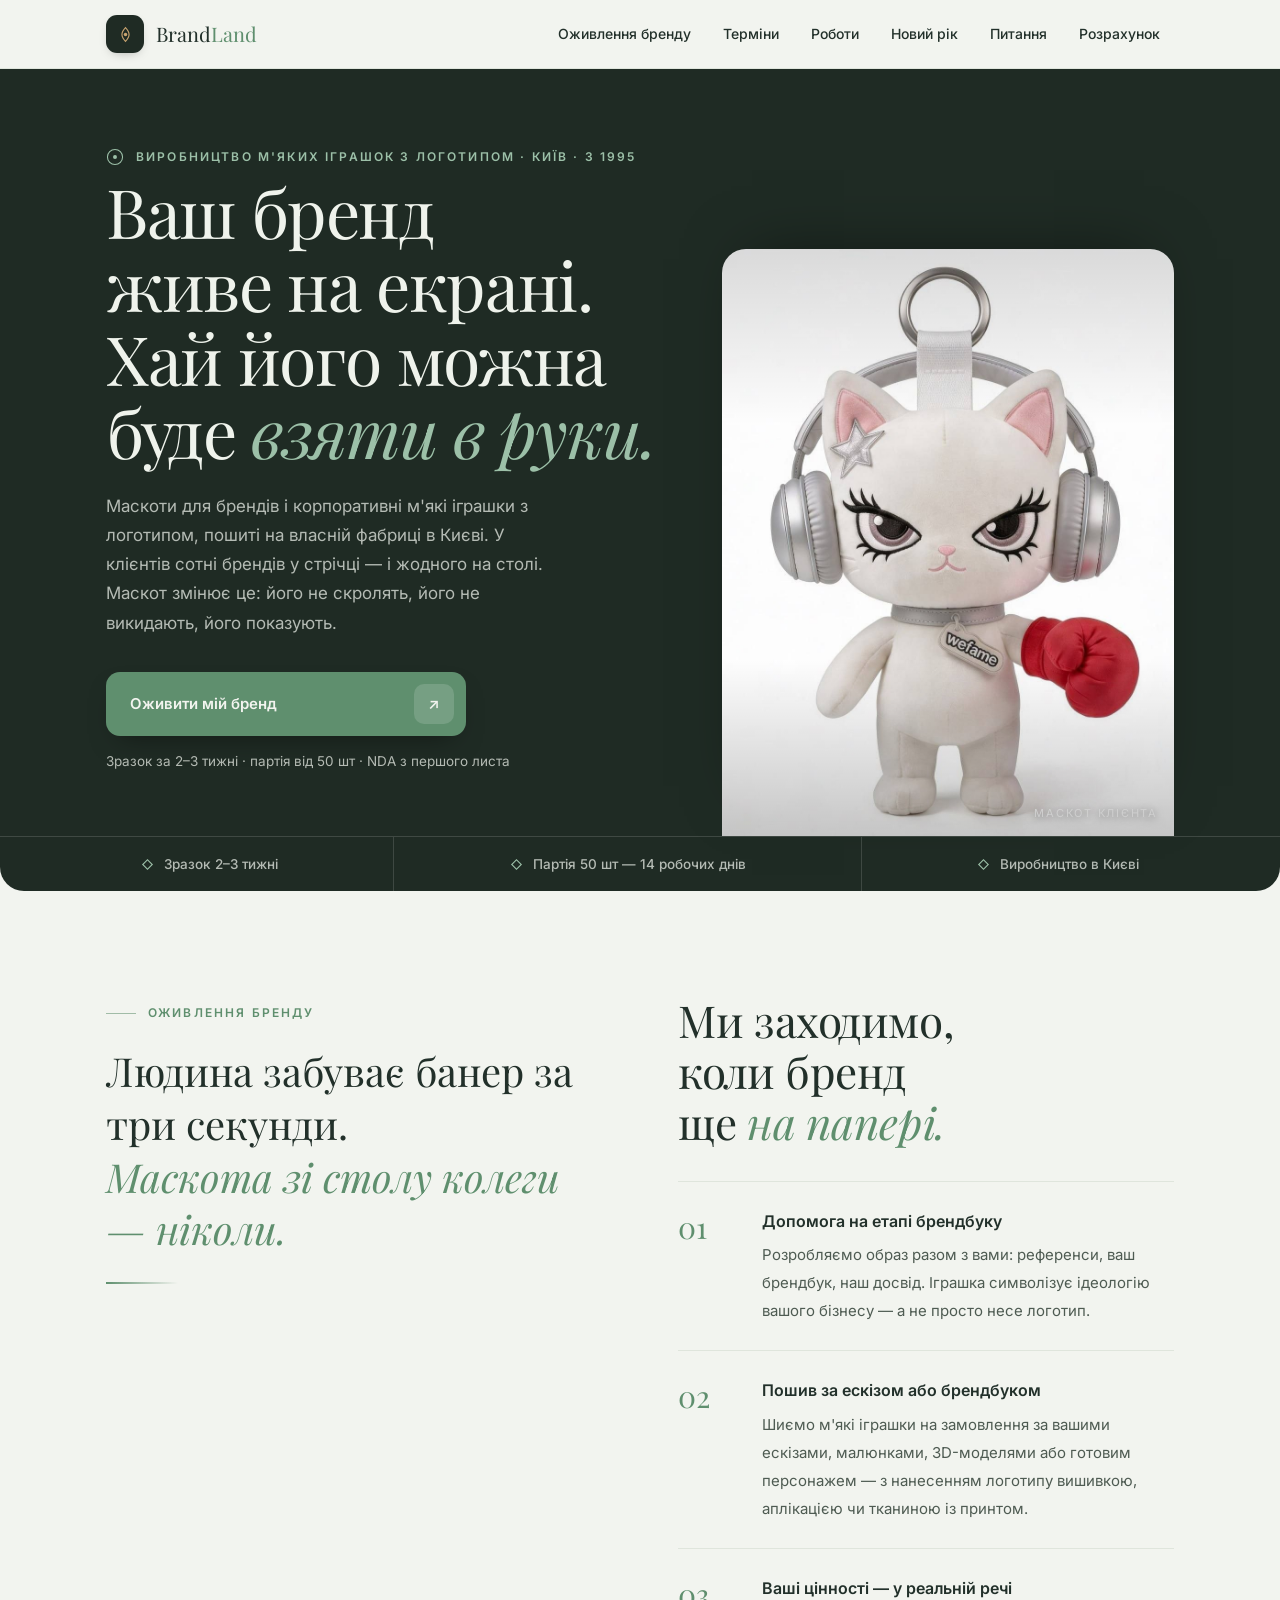
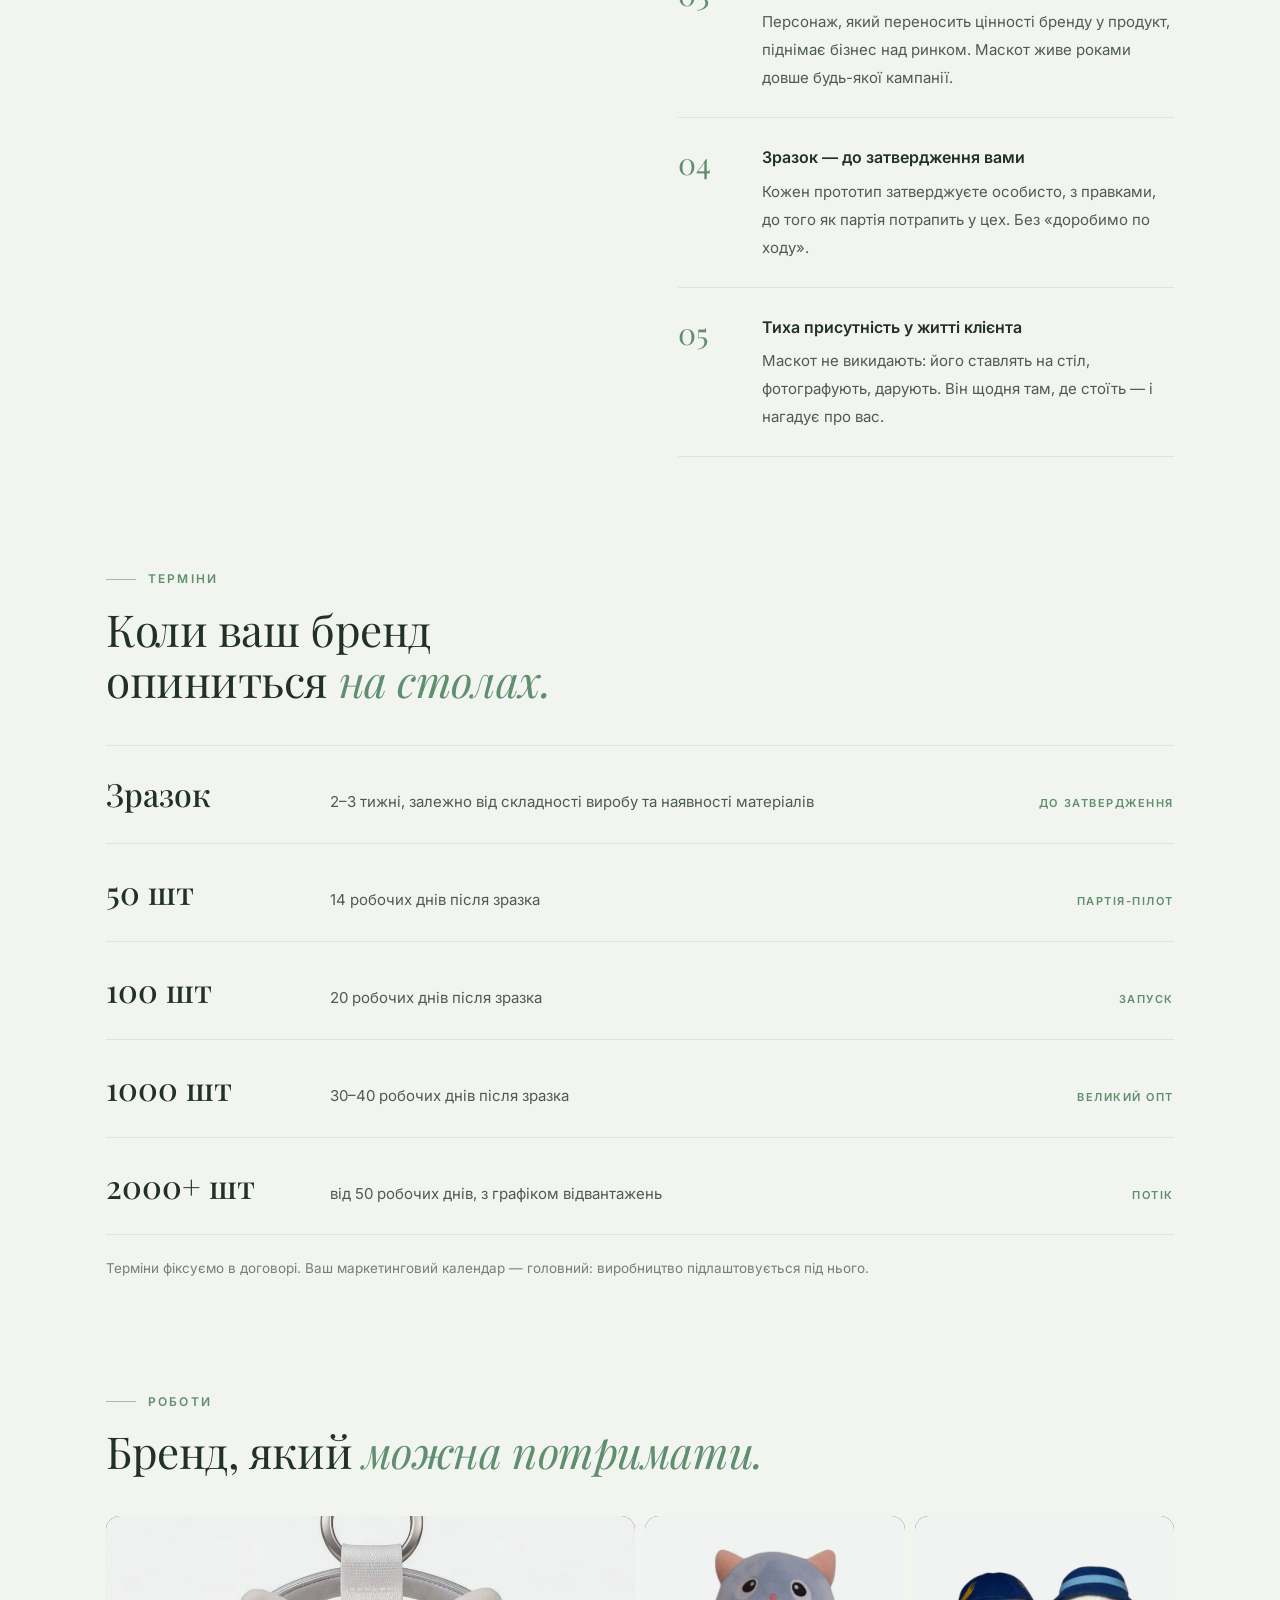
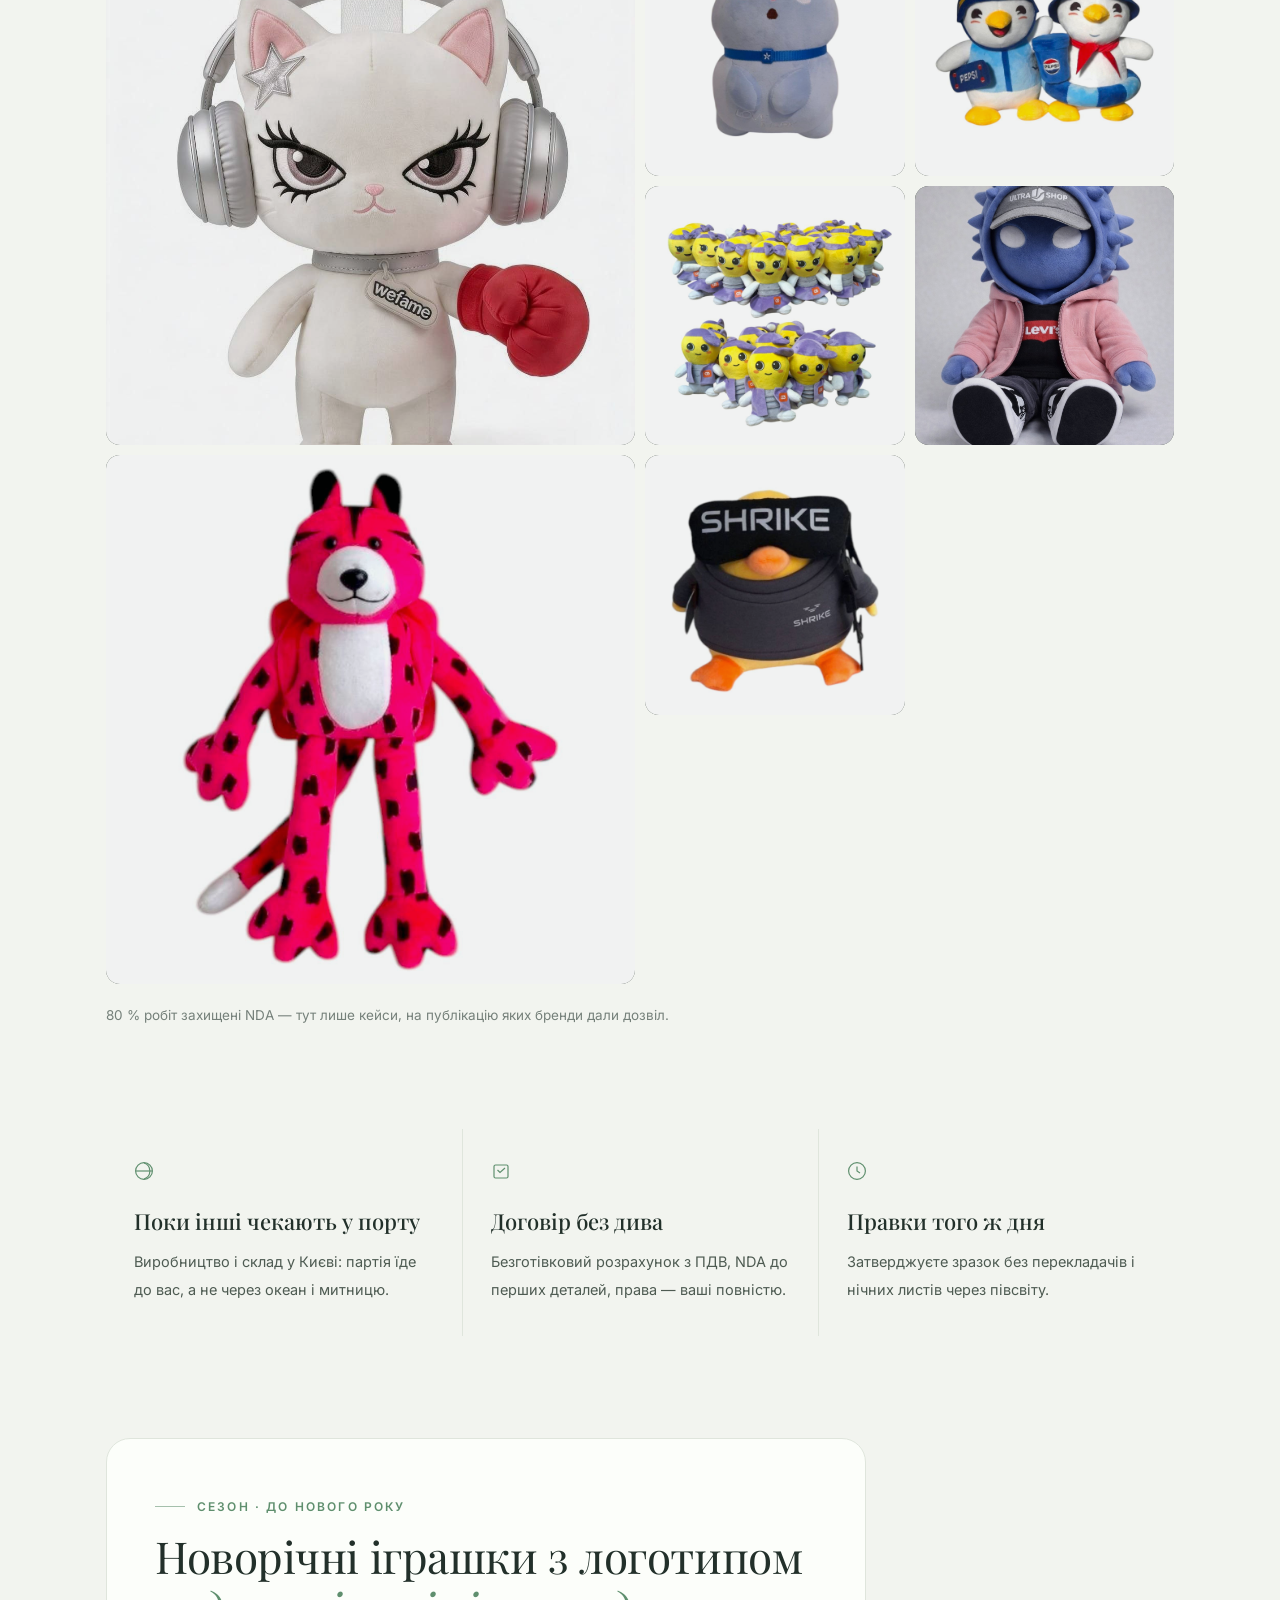
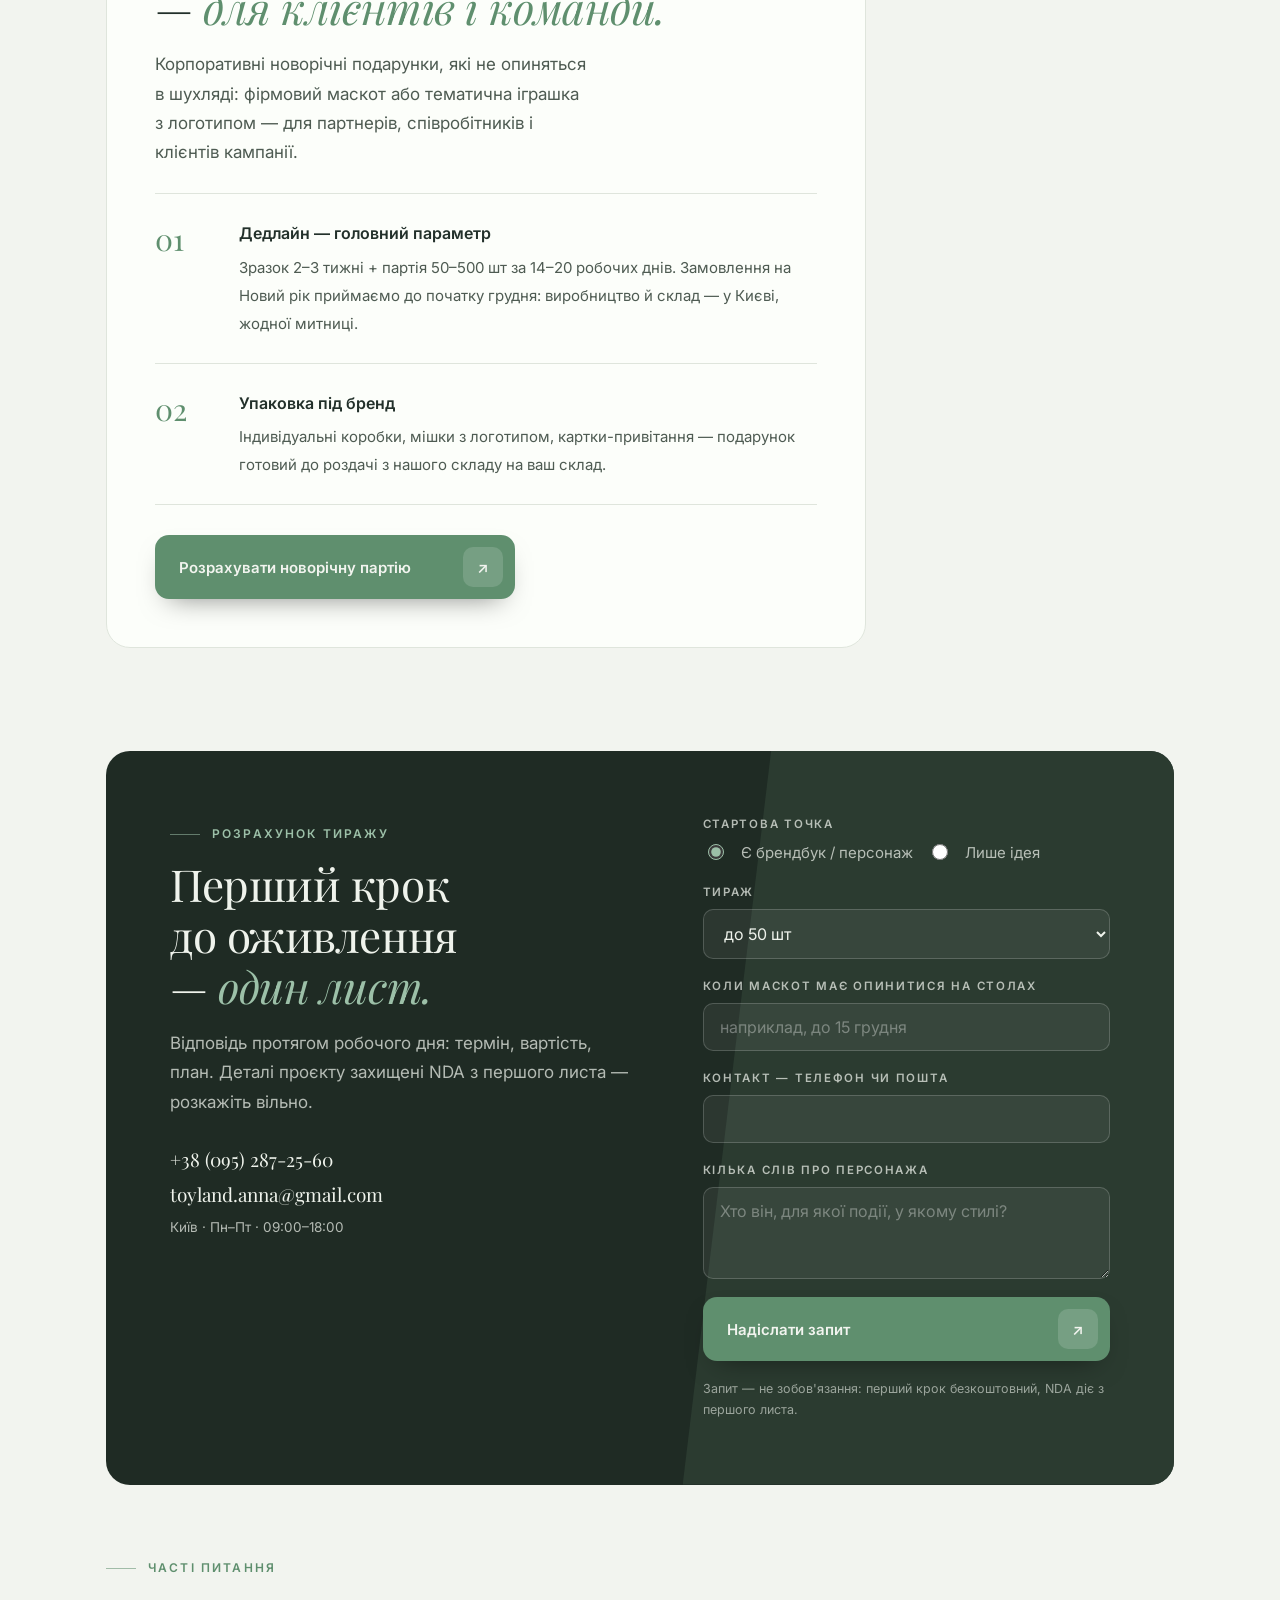
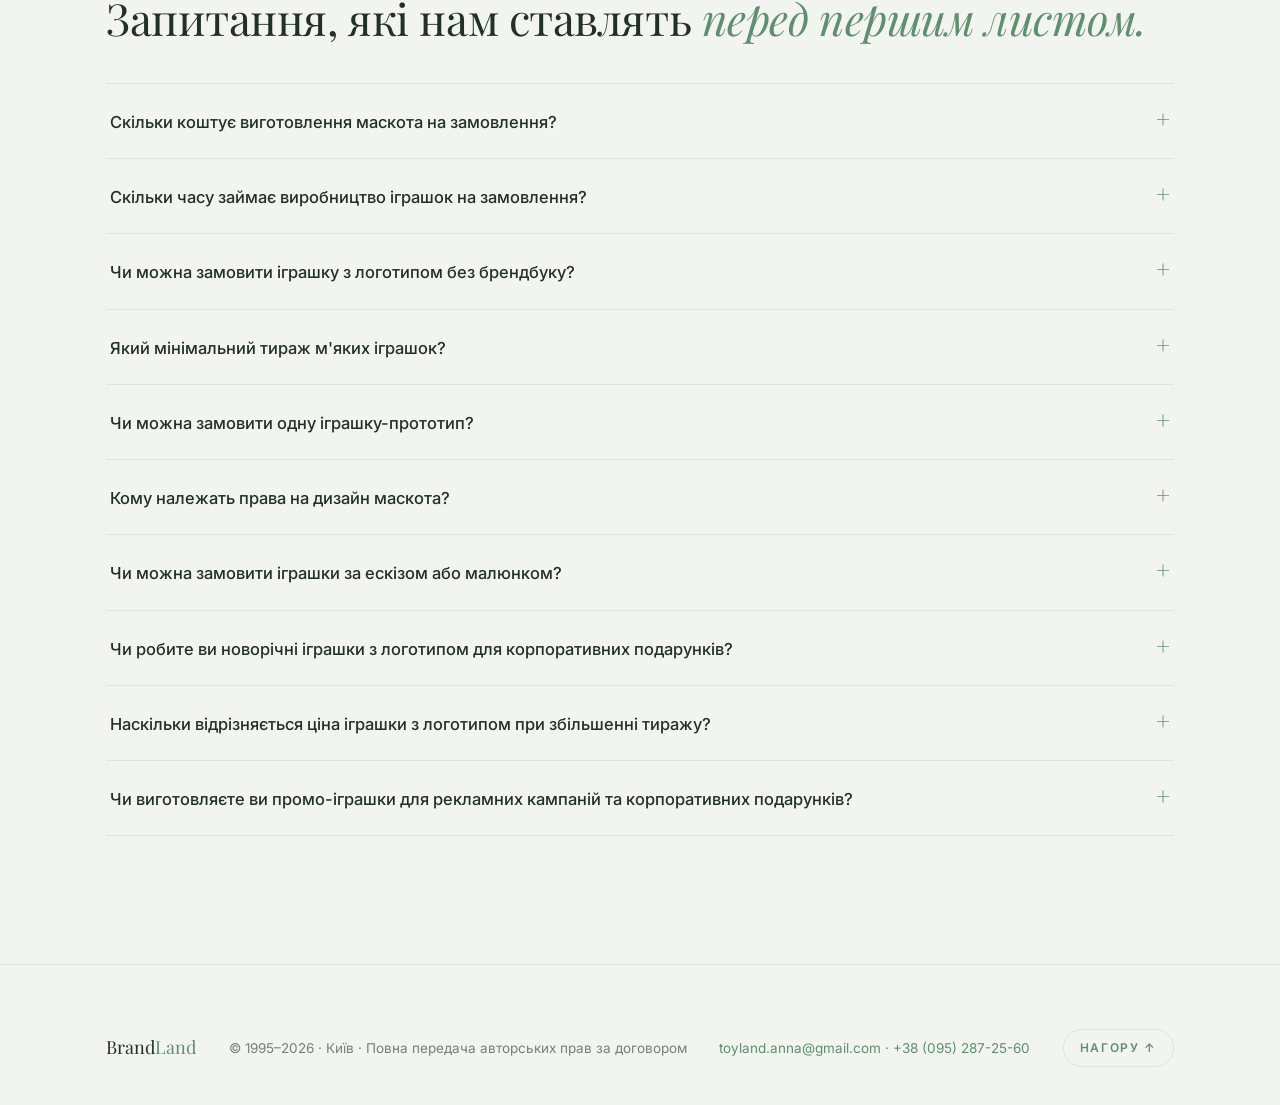
==== public/index.html @ 5b115bc2 "SEO: keyword coverage per research — 'іграшки з логотипом' in title/eyebrow/lead, seasonal New Year " ====
<!DOCTYPE html>
<html lang="uk" data-theme="forest">
<head>
<meta charset="UTF-8">
<meta name="viewport" content="width=device-width, initial-scale=1.0">
<title>М'які іграшки з логотипом на замовлення · Виробництво маскотів для брендів — BrandLand, Київ</title>
<meta name="description" content="Виробництво м'яких іграшок з логотипом на замовлення в Україні від 50 шт: маскоти для брендів, корпоративні подарунки, новорічні іграшки з логотипом. Фабрика в Києві з 1995: зразок за 2–3 тижні, партія 50 шт за 14 днів. Пошив за ескізом або брендбуком, NDA, ПДВ.">
<meta name="keywords" content="виробництво м'яких іграшок на замовлення, іграшки з логотипом на замовлення, корпоративний маскот, плюшевий маскот, талісман компанії, іграшка з логотипом оптом, м'які іграшки з брендуванням, виробництво іграшок Україна, іграшки на замовлення Київ, промо іграшки, маскот бренду, корпоративні подарунки іграшки, плюшеві іграшки з логотипом, шити іграшки на замовлення, маскот для компанії">
<meta name="robots" content="index, follow, max-image-preview:large">
<meta name="author" content="BrandLand">
<meta name="geo.region" content="UA-30">
<meta name="geo.placename" content="Київ">
<link rel="canonical" href="https://brandland.com.ua/">
<meta property="og:type" content="website">
<meta property="og:site_name" content="BrandLand">
<meta property="og:locale" content="uk_UA">
<meta property="og:url" content="https://brandland.com.ua/">
<meta property="og:title" content="Маскот для вашого бренду — виробництво м'яких іграшок на замовлення, Київ">
<meta property="og:description" content="Ваш бренд можна взяти в руки. Зразок за 2–3 тижні, партія від 50 шт за 14 робочих днів. Виробництво в Києві з 1995 року.">
<meta property="og:image" content="https://brandland.com.ua/images/wefamecat.jpg">
<meta name="twitter:card" content="summary_large_image">
<meta name="twitter:title" content="BrandLand — маскоти та м'які іграшки на замовлення">
<meta name="twitter:description" content="Виробництво в Києві з 1995: зразок 2–3 тижні, партія 50 шт — 14 днів.">
<meta name="twitter:image" content="https://brandland.com.ua/images/wefamecat.jpg">
<meta name="theme-color" content="#1F2B24">
<link rel="preconnect" href="https://fonts.googleapis.com">
<link rel="preconnect" href="https://fonts.gstatic.com" crossorigin>
<link href="https://fonts.googleapis.com/css2?family=Playfair+Display:ital,wght@0,400;0,500;0,600;1,400;1,500&family=Inter:wght@400;500;600&display=swap" rel="stylesheet">
<style>
/* ═══════════ ПАЛІТРА: Ліс (forest) — основна ═══════════ */
:root{
  --serif:'Playfair Display',Georgia,'Times New Roman',serif;
  --sans:'Inter',system-ui,-apple-system,'Segoe UI',sans-serif;
  --maxw:1180px;
  --gutter:clamp(18px,4.5vw,56px);
  --r-lg:24px;
  --r-md:14px;
  --ease:cubic-bezier(.2,.7,.2,1);
}
/* 2. FOREST */
html[data-theme="forest"]{
  --page:#F2F4EF;
  --panel:#1F2B24;
  --panel-2:#2B3B30;
  --on-panel:#EFF3EC;
  --on-panel-dim:rgba(239,243,236,.72);
  --ink:#22302A;
  --body:#4E5B52;
  --muted:#75807A;
  --accent:#5F8F6E;
  --accent-ink:#F2F4EF;
  --gold:#9CC0A8;
  --card:#FCFEFA;
  --hairline:#DFE5DC;
  --tint:rgba(95,143,110,.1);
}

*{box-sizing:border-box}
html{scroll-behavior:smooth;-webkit-text-size-adjust:100%}
body{margin:0;background:var(--page);color:var(--body);font-family:var(--sans);font-size:17px;line-height:1.65;-webkit-font-smoothing:antialiased;overflow-x:hidden;transition:background .45s ease,color .45s ease}
img{max-width:100%;height:auto;display:block}
a{color:inherit}
figure{margin:0}
h1,h2,h3{font-family:var(--serif);font-weight:400;color:var(--ink);margin:0;text-wrap:balance;transition:color .45s ease}
p{margin:0;text-wrap:pretty}
::selection{background:var(--accent);color:var(--accent-ink)}
:focus-visible{outline:2px solid var(--accent);outline-offset:3px;border-radius:4px}
.wrap{max-width:var(--maxw);margin:0 auto;padding:0 var(--gutter)}
.eyebrow{display:inline-flex;align-items:center;gap:12px;font-family:var(--sans);font-size:12px;font-weight:600;text-transform:uppercase;letter-spacing:.18em;color:var(--accent);margin:0;transition:color .45s ease}
.eyebrow::before{content:"";width:30px;height:1px;background:currentColor;opacity:.55}
.h1{font-size:clamp(42px,5.6vw,68px);line-height:1.08;letter-spacing:-.02em}
.h2{font-size:clamp(30px,3.8vw,44px);line-height:1.16;letter-spacing:-.01em}
em.acc{font-style:italic;color:var(--accent);transition:color .45s ease}
.lead{font-size:17px;line-height:1.72;max-width:46ch}
.micro{font-size:13.5px;color:var(--muted);margin:0}
.skip{position:absolute;left:-9999px;top:0;z-index:300;background:var(--card);border-radius:8px;padding:14px 24px;font-size:16px;color:var(--ink);text-decoration:none}
.skip:focus{left:16px;top:16px}

/* ══ ХЕДЕР: тонка лінія, без blur ══ */
.hdr{position:sticky;top:0;z-index:100;background:var(--page);border-bottom:1px solid var(--hairline);transition:background .45s ease,border-color .45s ease}
.hdr__in{display:flex;align-items:center;justify-content:space-between;gap:24px;min-height:68px}
.brand{display:flex;align-items:center;gap:12px;text-decoration:none}
.brand__mark{width:38px;height:38px;border-radius:11px;display:grid;place-items:center;background:var(--panel);box-shadow:0 4px 12px -6px rgba(0,0,0,.4);transition:background .45s ease}
.brand__mark svg{width:19px;height:19px}
.brand__name{font-family:var(--serif);font-size:20px;color:var(--ink);line-height:1.1;white-space:nowrap;transition:color .45s ease}
.brand__name i{font-style:normal;color:var(--accent)}
.nav{display:flex;align-items:center;gap:4px}
.nav a{font-size:14px;font-weight:500;color:var(--ink);text-decoration:none;padding:8px 14px;border-radius:8px;transition:background .2s ease,color .2s ease}
.nav a:hover{background:var(--tint);color:var(--accent)}
.burger{display:none;background:var(--card);border:1px solid var(--hairline);border-radius:10px;width:44px;height:44px;padding:0;cursor:pointer;place-items:center}
.burger span{display:block;width:19px;height:1.5px;background:var(--ink);margin:4px auto;transition:transform .25s ease,opacity .2s ease}
.burger[aria-expanded="true"] span:nth-child(1){transform:translateY(5.5px) rotate(45deg)}
.burger[aria-expanded="true"] span:nth-child(2){opacity:0}
.burger[aria-expanded="true"] span:nth-child(3){transform:translateY(-5.5px) rotate(-45deg)}

/* ══ КНОПКИ: прямокутні, без пігулок ══ */
.btn{display:inline-flex;align-items:center;justify-content:space-between;gap:24px;background:var(--accent);color:var(--accent-ink);border:none;border-radius:var(--r-md);font-family:var(--sans);font-size:15px;font-weight:600;line-height:1.3;padding:12px 12px 12px 24px;min-height:56px;text-decoration:none;cursor:pointer;width:100%;max-width:360px;box-shadow:0 12px 28px -14px rgba(0,0,0,.5);transition:transform .25s var(--ease),box-shadow .25s ease,background .45s ease}
.btn:hover{transform:translateY(-2px);box-shadow:0 18px 36px -16px rgba(0,0,0,.55)}
.btn:active{transform:translateY(0)}
.btn .arrow{flex:0 0 40px;height:40px;border-radius:10px;display:grid;place-items:center;background:rgba(0,0,0,.08);font-size:15px;transition:transform .3s var(--ease)}
.btn .arrow{background:rgba(255,255,255,.14)}
.btn:hover .arrow{transform:rotate(45deg)}
.btn--ghost{background:transparent;color:var(--on-panel);border:1px solid rgba(255,255,255,.25);box-shadow:none}
.btn--ghost .arrow{background:rgba(255,255,255,.1)}

/* ══ СЕКЦІЇ ══ */
.sec{padding:clamp(64px,8vw,120px) 0;position:relative;scroll-margin-top:72px}

/* ══ HERO: вертикальна арка з фото всередині ══ */
.hero{background:var(--panel);color:var(--on-panel);border-radius:0 0 var(--r-lg) var(--r-lg);padding:clamp(48px,6vw,84px) 0 0;overflow:hidden;transition:background .45s ease}
.hero__grid{display:grid;grid-template-columns:minmax(0,1.1fr) minmax(0,.9fr);gap:clamp(32px,5vw,72px);align-items:end}
.hero__txt{padding-bottom:clamp(40px,5vw,72px)}
.hero h1{color:var(--on-panel)}
.hero h1 .acc{color:var(--gold)}
.hero .eyebrow{color:var(--gold)}
.hero .eyebrow::before{display:none}
.hero .lead{color:var(--on-panel-dim);margin:24px 0 34px;max-width:42ch}
.hero .micro{color:var(--on-panel-dim)}
.hero__arc{position:relative;border-radius:var(--r-lg) var(--r-lg) 0 0;overflow:hidden;aspect-ratio:4/5.2;box-shadow:0 -20px 60px -30px rgba(0,0,0,.5)}
.hero__arc img{width:100%;height:100%;object-fit:cover;object-position:70% 25%}
.hero__arc::after{content:"";position:absolute;inset:0;background:linear-gradient(180deg,rgba(0,0,0,.14) 0%,transparent 30%,transparent 70%,rgba(0,0,0,.22) 100%)}
.hero__cap{position:absolute;bottom:14px;right:16px;font-size:11px;letter-spacing:.16em;text-transform:uppercase;color:#fff;text-shadow:0 1px 8px rgba(0,0,0,.6)}
.trust{display:flex;flex-wrap:wrap;gap:0;list-style:none;border-top:1px solid rgba(255,255,255,.14);margin:0;padding:0 clamp(18px,2vw,32px)}
.trust li{flex:1 1 auto;display:flex;align-items:center;justify-content:center;gap:10px;font-size:13.5px;font-weight:500;color:var(--on-panel-dim);padding:16px 22px;white-space:nowrap;transition:color .45s ease}
.trust li+li{border-left:1px solid rgba(255,255,255,.14)}
.trust svg{width:13px;height:13px;color:var(--gold);flex:0 0 13px}
@media(max-width:900px){.trust li{flex:1 1 100%;border-left:0!important;border-top:1px solid rgba(255,255,255,.14);justify-content:flex-start}.trust li:first-child{border-top:0}}

/* ══ ОЖИВЛЕННЯ: гігантська цитата + список-кроки з індексами ══ */
.alive{display:grid;grid-template-columns:minmax(0,1fr) minmax(0,1fr);gap:clamp(40px,6vw,90px);align-items:start}
.alive__quote{font-family:var(--serif);font-size:clamp(26px,3.4vw,40px);line-height:1.32;color:var(--ink);position:sticky;top:100px;transition:color .45s ease}
.alive__quote .q2{color:var(--accent);font-style:italic}
.alive__quote::after{content:"";display:block;width:72px;height:2px;margin-top:26px;background:linear-gradient(90deg,var(--accent),transparent)}
.steps{list-style:none;margin:0;padding:0;counter-reset:st}
.steps li{counter-increment:st;display:grid;grid-template-columns:64px 1fr;gap:20px;padding:26px 0;border-bottom:1px solid var(--hairline);transition:border-color .45s ease}
.steps li:first-child{border-top:1px solid var(--hairline)}
.steps li::before{content:counter(st,decimal-leading-zero);font-family:var(--serif);font-size:30px;color:var(--accent);line-height:1;padding-top:4px;transition:color .45s ease}
.steps b{display:block;font-size:16px;font-weight:600;color:var(--ink);margin-bottom:6px;transition:color .45s ease}
.steps span{font-size:15px;line-height:1.62;color:var(--body)}

/* ══ ТЕРМІНИ: індексний рядок-таблиця ══ */
.terms{display:flex;flex-direction:column}
.term{display:grid;grid-template-columns:200px 1fr auto;gap:24px;align-items:baseline;padding:22px 0;border-bottom:1px solid var(--hairline);transition:border-color .45s ease}
.term:first-child{border-top:1px solid var(--hairline)}
.term b{font-family:var(--serif);font-size:clamp(24px,2.6vw,32px);font-weight:500;color:var(--ink);transition:color .45s ease}
.term span{font-size:15px;color:var(--body)}
.term .tag{font-size:11px;letter-spacing:.14em;text-transform:uppercase;font-weight:600;color:var(--accent);white-space:nowrap;transition:color .45s ease}
.terms-note{margin-top:22px}

/* ══ РОБОТИ: рядок з краю до краю, іррегулярна сітка ══ */
.works{display:grid;grid-template-columns:repeat(4,1fr);gap:10px}
.works .work:nth-child(1),.works .work:nth-child(6){grid-column:span 2;grid-row:span 2}
.work{position:relative;border-radius:var(--r-md);overflow:hidden;background:var(--panel)}
.work img{aspect-ratio:1;object-fit:cover;width:100%;height:100%;transition:transform .7s var(--ease),opacity .5s;opacity:.94}
.work:hover img{transform:scale(1.06);opacity:1}
.work::after{content:"";position:absolute;inset:0;background:linear-gradient(180deg,transparent 55%,rgba(0,0,0,.5));opacity:0;transition:opacity .4s ease}
.work:hover::after{opacity:1}
.work figcaption{position:absolute;left:14px;bottom:12px;color:#fff;font-size:11px;letter-spacing:.14em;text-transform:uppercase;font-weight:600;opacity:0;transform:translateY(8px);transition:opacity .4s ease,transform .4s var(--ease)}
.work:hover figcaption{opacity:1;transform:none}
@media(max-width:900px){.works{grid-template-columns:repeat(2,1fr)}.works .work:nth-child(1),.works .work:nth-child(6){grid-column:span 2;grid-row:auto;aspect-ratio:2/1}}

/* ══ ЧОМУ ТУТ: три колонки-стовпи, без карток ══ */
.ua{display:grid;grid-template-columns:repeat(3,1fr);gap:0}
.ny{background:var(--card);border:1px solid var(--hairline);border-radius:var(--r-lg);padding:clamp(28px,4vw,48px);max-width:760px}
@media(max-width:900px){.ny{padding:24px 20px}}
.ua>div{padding:32px 28px}
.ua>div+div{border-left:1px solid var(--hairline)}
.ua b{display:block;font-family:var(--serif);font-size:22px;font-weight:500;color:var(--ink);margin-bottom:8px;transition:color .45s ease}
.ua span{font-size:14.5px;line-height:1.62;color:var(--body)}
.ua svg{width:20px;height:20px;color:var(--accent);margin-bottom:14px;transition:color .45s ease}

/* ══ ФОРМА: панель на весь слайд, форма ліворуч ══ */
.quote{background:var(--panel);color:var(--on-panel);border-radius:var(--r-lg);overflow:hidden;position:relative;transition:background .45s ease}
.quote::before{content:"";position:absolute;right:0;top:0;bottom:0;width:46%;background:var(--panel-2);clip-path:polygon(18% 0,100% 0,100% 100%,0 100%);transition:background .45s ease}
.quote__grid{display:grid;grid-template-columns:minmax(0,1.15fr) minmax(0,1fr);gap:clamp(32px,5vw,80px);padding:clamp(32px,5vw,64px);position:relative;z-index:1}
.quote h2{color:var(--on-panel)}
.quote h2 .acc{color:var(--gold)}
.quote .eyebrow{color:var(--gold)}
.quote .lead{color:var(--on-panel-dim)}
.quote__contacts{margin-top:28px;display:flex;flex-direction:column;gap:6px}
.quote__contacts a{font-family:var(--serif);font-size:19px;color:var(--on-panel);text-decoration:none;line-height:1.55;transition:color .2s ease}
.quote__contacts a:hover{color:var(--gold)}
.quote__contacts .micro{color:var(--on-panel-dim)}
form{display:grid;gap:18px}
.field{display:grid;gap:7px}
.field label{font-size:11.5px;letter-spacing:.15em;text-transform:uppercase;font-weight:600;color:var(--on-panel-dim)}
.field input,.field textarea,.field select{background:rgba(255,255,255,.06);border:1px solid rgba(255,255,255,.18);color:var(--on-panel);font-family:var(--sans);font-size:16px;padding:13px 16px;border-radius:10px;transition:border-color .25s ease,background .25s ease}
.field input::placeholder,.field textarea::placeholder{color:rgba(255,255,255,.35)}
.field input:focus,.field textarea:focus,.field select:focus{outline:none;border-color:var(--gold);background:rgba(255,255,255,.09)}
.field select option{color:#1d1d1f}
.field textarea{resize:vertical;min-height:92px}
.radio{display:flex;gap:14px;flex-wrap:wrap}
.radio input{accent-color:var(--gold);width:16px;height:16px}
.radio label{display:inline;text-transform:none;letter-spacing:0;font-size:15px;color:var(--on-panel-dim);font-weight:400}
form .btn{max-width:none}
.form-note{font-size:12.5px;color:var(--on-panel-dim);opacity:.8}

/* ══ FAQ: SEO-довгий хвіст ══ */
.faq{display:grid;gap:0}
.faq__i{border-bottom:1px solid var(--hairline);padding:6px 0}
.faq__i:first-child{border-top:1px solid var(--hairline)}
.faq__i summary{list-style:none;cursor:pointer;display:flex;justify-content:space-between;align-items:baseline;gap:20px;font-size:16.5px;font-weight:500;color:var(--ink);padding:16px 4px;transition:color .2s ease}
.faq__i summary::-webkit-details-marker{display:none}
.faq__i summary::after{content:"+";font-family:var(--serif);font-size:24px;color:var(--accent);line-height:1;flex:0 0 auto;transition:transform .3s var(--ease)}
.faq__i[open] summary::after{transform:rotate(45deg)}
.faq__i summary:hover{color:var(--accent)}
.faq__i p{font-size:15px;line-height:1.65;color:var(--body);padding:0 4px 18px;max-width:72ch}

/* ══ ФУТЕР ══ */
.ftr{padding:clamp(44px,5vw,64px) 0 0;border-top:1px solid var(--hairline);margin-top:clamp(60px,7vw,96px);transition:border-color .45s ease}
.ftr__in{display:flex;align-items:center;justify-content:space-between;gap:24px;flex-wrap:wrap;padding-bottom:clamp(28px,3vw,40px)}
.ftr p{font-size:13.5px;color:var(--muted)}
.ftr a{color:var(--accent);text-decoration:none}
.ftr a:hover{text-decoration:underline}
.top-link{display:inline-flex;align-items:center;gap:8px;font-size:12px;font-weight:600;letter-spacing:.14em;text-transform:uppercase;color:var(--ink);text-decoration:none;padding:8px 16px;border:1px solid var(--hairline);border-radius:999px;transition:border-color .2s ease,color .2s ease}
.top-link:hover{color:var(--accent);border-color:var(--accent)}

/* reveal */
.js .rv{opacity:0;transform:translateY(16px);transition:opacity .7s ease,transform .7s var(--ease)}
.js .rv.in{opacity:1;transform:none}

/* responsive */
@media (max-width:1080px){
  .hero__grid{grid-template-columns:1fr}
  .hero__arc{max-width:560px;aspect-ratio:4/3.4}
  .alive{grid-template-columns:1fr}
  .alive__quote{position:static}
}
@media (max-width:900px){
  .nav{position:absolute;left:0;right:0;top:100%;flex-direction:column;align-items:stretch;gap:2px;background:var(--page);border-bottom:1px solid var(--hairline);padding:10px var(--gutter) 20px;display:none;box-shadow:0 20px 30px -20px rgba(0,0,0,.25)}
  .nav[data-open="true"]{display:flex}
  .nav a{padding:14px 16px;font-size:16px;border-radius:10px}
  .burger{display:grid}
  .ua{grid-template-columns:1fr}
  .ua>div+div{border-left:0;border-top:1px solid var(--hairline)}
  .quote::before{display:none}
  .quote__grid{grid-template-columns:1fr}
}
@media (max-width:640px){
  body{font-size:16px}
  .lead{font-size:16px}
  .works{grid-template-columns:1fr 1fr;gap:8px}
  .term{grid-template-columns:1fr;gap:8px}
  .term .tag{white-space:normal}
  .steps li{grid-template-columns:44px 1fr;padding:20px 0}
  .steps li::before{font-size:22px}
}
@media (prefers-reduced-motion:reduce){
  html{scroll-behavior:auto}
  *{transition:none!important;animation:none!important}
  .js .rv{opacity:1;transform:none}
}
</style>
<script>document.documentElement.classList.add('js')</script>
<script type="application/ld+json">
{
  "@context": "https://schema.org",
  "@type": ["Organization","LocalBusiness"],
  "name": "BrandLand",
  "url": "https://brandland.com.ua/",
  "logo": "https://brandland.com.ua/images/wefamecat.jpg",
  "description": "Виробництво м'яких іграшок на замовлення: корпоративні маскоти, іграшки з логотипом, плюшеві талісмани для брендів. Київ, з 1995 року.",
  "foundingDate": "1995",
  "email": "toyland.anna@gmail.com",
  "telephone": "+380952872560",
  "priceRange": "$$",
  "address": {
    "@type": "PostalAddress",
    "addressLocality": "Київ",
    "addressCountry": "UA"
  },
  "areaServed": "Україна",
  "openingHours": "Mo-Fr 09:00-18:00",
  "makesOffer": [
    {"@type":"Offer","itemOffered":{"@type":"Service","name":"Розробка та шиття маскота-зразка"}},
    {"@type":"Offer","itemOffered":{"@type":"Service","name":"Виробництво партій м'яких іграшок з логотипом (50–2000+ шт)"}},
    {"@type":"Offer","itemOffered":{"@type":"Service","name":"Розробка образу маскота на етапі брендбуку"}}
  ]
}
</script>
<script type="application/ld+json">
{
  "@context": "https://schema.org",
  "@type": "FAQPage",
  "mainEntity": [
    {"@type":"Question","name":"Скільки коштує виготовлення маскота на замовлення?","acceptedAnswer":{"@type":"Answer","text":"Вартість залежить від складності образу, матеріалів і тиражу. Ми не публікуємо прайс, а розраховуємо кожен запит індивідуально протягом робочого дня. Зразок маскота коштує значно менше за ринок, а серійне шиття — від 360 грн за іграшку."}},
    {"@type":"Question","name":"Скільки часу займає виробництво іграшок на замовлення?","acceptedAnswer":{"@type":"Answer","text":"Зразок маскота — 2–3 тижні залежно від складності та матеріалів. Партія 50 шт — 14 робочих днів, 100 шт — 20 днів, 1000 шт — 30–40 днів, 2000+ шт — від 50 днів. Терміни фіксуються в договорі."}},
    {"@type":"Question","name":"Чи можна замовити іграшку з нашим логотипом без брендбуку?","acceptedAnswer":{"@type":"Answer","text":"Так. Ми заходимо на етапі брендбуку: допомагаємо розробити образ маскота за вашою ідеєю та референсами, або беремо готового персонажа і переносимо його в м'яку іграшку."}},
    {"@type":"Question","name":"Який мінімальний тираж м'яких іграшок?","acceptedAnswer":{"@type":"Answer","text":"Ми працюємо з партіями від 50 шт — це наша партія-пілот. На відміну від китайських фабрик, де мінімум зазвичай 500+ шт і доставка 90–120 днів, усе виробництво знаходиться в Києві."}},
    {"@type":"Question","name":"Чи можна замовити одну іграшку-прототип?","acceptedAnswer":{"@type":"Answer","text":"Так, кожен проєкт починається із зразка: ми шиємо прототип, ви затверджуєте його особисто з правками, і лише після цього партія потрапляє в цех."}},
    {"@type":"Question","name":"Кому належать права на дизайн маскота?","acceptedAnswer":{"@type":"Answer","text":"Замовнику повністю. Права на персонажа та лекала передаються за договором, деталі проєкту захищені NDA з першого листа."}},
    {"@type":"Question","name":"Чи можна замовити іграшки за ескізом або малюнком?","acceptedAnswer":{"@type":"Answer","text":"Так. Пошив м'яких іграшок на замовлення — за ескізами, малюнками, фото персонажа, 3D-моделлю або брендбуком. Спочатку шиємо зразок, ви затверджуєте його з правками — і лише тоді партія йде в цех."}},
    {"@type":"Question","name":"Чи робите ви новорічні іграшки з логотипом для корпоративних подарунків?","acceptedAnswer":{"@type":"Answer","text":"Так, щороку з жовтня до грудня: новорічні корпоративні подарунки — фірмові маскоти та тематичні іграшки з логотипом для клієнтів, партнерів і співробітників, партіями від 50 шт. Замовлення на Новий рік приймаємо до початку грудня."}},
    {"@type":"Question","name":"Наскільки відрізняється ціна іграшки з логотипом при збільшенні тиражу?","acceptedAnswer":{"@type":"Answer","text":"Чим більший тираж — тим нижча ціна за штуку: лекала й зразок оплачуються один раз, далі працює серійне шиття. Точну вилку «тираж → ціна за штуку» надсилаємо в розрахунку протягом робочого дня."}},
    {"@type":"Question","name":"Чи виготовляєте ви промо-іграшки для рекламних кампаній?","acceptedAnswer":{"@type":"Answer","text":"Так, промо- та мерчандайзингові іграшки для кампаній, івентів і корпоративних подарунків — один з наших основних напрямів з 1995 року. Партії від 50 до 2000+ шт з відвантаженням з Києва."}},
    {"@type":"Question","name":"З якими брендами ви працювали?","acceptedAnswer":{"@type":"Answer","text":"За 30 років — телеком, IT, FMCG та медіа-бренди України. Більшість кейсів захищені NDA; у портфоліо — лише роботи, на публікацію яких клієнти дали дозвіл."}}
  ]
}
</script>
</head>
<body>
<a class="skip" href="#main">Перейти до змісту</a>

<header class="hdr">
  <div class="wrap hdr__in">
    <a class="brand" href="#top" aria-label="BrandLand — на головну">
      <span class="brand__mark" aria-hidden="true">
        <svg viewBox="0 0 22 22" fill="none"><path d="M11 3 C 5.5 9, 5.5 13, 11 19 C 16.5 13, 16.5 9, 11 3 Z" stroke="#C9A470" stroke-width="1.3" id="markpath"/><circle cx="11" cy="11" r="2" fill="#C9A470" id="markdot"/></svg>
      </span>
      <span class="brand__name">Brand<i>Land</i></span>
    </a>
    <button class="burger" id="burger" aria-expanded="false" aria-controls="nav" aria-label="Меню">
      <span></span><span></span><span></span>
    </button>
    <nav class="nav" id="nav" aria-label="Основна навігація">
      <a href="#alive">Оживлення бренду</a>
      <a href="#terms">Терміни</a>
      <a href="#works">Роботи</a>
      <a href="#ny">Новий рік</a>
      <a href="#faq">Питання</a>
      <a href="#quote">Розрахунок</a>
    </nav>
  </div>
</header>

<main id="main">
<div id="top">

<!-- ══ HERO: арка ══ -->
<section class="hero">
  <div class="wrap">
    <div class="hero__grid">
      <div class="hero__txt">
        <p class="eyebrow">
          <svg viewBox="0 0 20 20" fill="none" aria-hidden="true" width="18" height="18"><circle cx="10" cy="10" r="8.4" stroke="currentColor" stroke-width="1.2"/><circle cx="10" cy="10" r="2.2" fill="currentColor"/></svg>
          Виробництво м'яких іграшок з логотипом · Київ · з 1995
        </p>
        <h1 class="h1">Ваш бренд живе на екрані.<br>Хай його можна буде <em class="acc">взяти в руки.</em></h1>
        <p class="lead">Маскоти для брендів і корпоративні м'які іграшки з логотипом, пошиті на власній фабриці в Києві. У клієнтів сотні брендів у стрічці — і жодного на столі. Маскот змінює це: його не скролять, його не викидають, його показують.</p>
        <a class="btn" href="#quote">Оживити мій бренд <span class="arrow" aria-hidden="true">↗</span></a>
        <p class="micro" style="margin-top:14px">Зразок за 2–3 тижні · партія від 50 шт · NDA з першого листа</p>
      </div>
      <figure class="hero__arc">
        <img src="images/wefamecat.jpg" alt="Фірмовий маскот, виготовлений на замовлення" fetchpriority="high">
        <figcaption class="hero__cap">маскот клієнта</figcaption>
      </figure>
    </div>
  </div>
  <ul class="trust">
    <li><svg viewBox="0 0 14 14" fill="none" aria-hidden="true"><rect x="3.4" y="3.4" width="7.2" height="7.2" transform="rotate(45 7 7)" stroke="currentColor" stroke-width="1.2"/></svg>Зразок 2–3 тижні</li>
    <li><svg viewBox="0 0 14 14" fill="none" aria-hidden="true"><rect x="3.4" y="3.4" width="7.2" height="7.2" transform="rotate(45 7 7)" stroke="currentColor" stroke-width="1.2"/></svg>Партія 50 шт — 14 робочих днів</li>
    <li><svg viewBox="0 0 14 14" fill="none" aria-hidden="true"><rect x="3.4" y="3.4" width="7.2" height="7.2" transform="rotate(45 7 7)" stroke="currentColor" stroke-width="1.2"/></svg>Виробництво в Києві</li>
  </ul>
</section>

<!-- ══ ОЖИВЛЕННЯ ══ -->
<section class="sec" id="alive">
  <div class="wrap">
    <div class="alive">
      <div class="rv">
        <p class="eyebrow">Оживлення бренду</p>
        <p class="alive__quote" style="margin-top:22px">Людина забуває банер за три секунди.<br><span class="q2">Маскота зі столу колеги — ніколи.</span></p>
      </div>
      <div>
        <h2 class="h2" style="margin-bottom:34px">Ми заходимо, коли бренд<br>ще <em class="acc">на папері.</em></h2>
        <ul class="steps">
          <li class="rv"><div><b>Допомога на етапі брендбуку</b><span>Розробляємо образ разом з вами: референси, ваш брендбук, наш досвід. Іграшка символізує ідеологію вашого бізнесу — а не просто несе логотип.</span></div></li>
          <li class="rv"><div><b>Пошив за ескізом або брендбуком</b><span>Шиємо м'які іграшки на замовлення за вашими ескізами, малюнками, 3D-моделями або готовим персонажем — з нанесенням логотипу вишивкою, аплікацією чи тканиною із принтом.</span></div></li>
          <li class="rv"><div><b>Ваші цінності — у реальній речі</b><span>Персонаж, який переносить цінності бренду у продукт, піднімає бізнес над ринком. Маскот живе роками довше будь-якої кампанії.</span></div></li>
          <li class="rv"><div><b>Зразок — до затвердження вами</b><span>Кожен прототип затверджуєте особисто, з правками, до того як партія потрапить у цех. Без «доробимо по ходу».</span></div></li>
          <li class="rv"><div><b>Тиха присутність у житті клієнта</b><span>Маскот не викидають: його ставлять на стіл, фотографують, дарують. Він щодня там, де стоїть — і нагадує про вас.</span></div></li>
        </ul>
      </div>
    </div>
  </div>
</section>

<!-- ══ ТЕРМІНИ ══ -->
<section class="sec" id="terms" style="padding-top:0">
  <div class="wrap">
    <div class="sec-head rv" style="margin-bottom:40px">
      <p class="eyebrow">Терміни</p>
      <h2 class="h2" style="margin-top:14px">Коли ваш бренд<br>опиниться <em class="acc">на столах.</em></h2>
    </div>
    <div class="terms">
      <div class="term rv"><b>Зразок</b><span>2–3 тижні, залежно від складності виробу та наявності матеріалів</span><span class="tag">до затвердження</span></div>
      <div class="term rv"><b>50 шт</b><span>14 робочих днів після зразка</span><span class="tag">партія-пілот</span></div>
      <div class="term rv"><b>100 шт</b><span>20 робочих днів після зразка</span><span class="tag">запуск</span></div>
      <div class="term rv"><b>1000 шт</b><span>30–40 робочих днів після зразка</span><span class="tag">великий опт</span></div>
      <div class="term rv"><b>2000+ шт</b><span>від 50 робочих днів, з графіком відвантажень</span><span class="tag">потік</span></div>
    </div>
    <p class="micro terms-note">Терміни фіксуємо в договорі. Ваш маркетинговий календар — головний: виробництво підлаштовується під нього.</p>
  </div>
</section>

<!-- ══ РОБОТИ ══ -->
<section class="sec" id="works" style="padding-top:0">
  <div class="wrap">
    <div class="sec-head rv" style="margin-bottom:40px">
      <p class="eyebrow">Роботи</p>
      <h2 class="h2" style="margin-top:14px">Бренд, який <em class="acc">можна потримати.</em></h2>
    </div>
    <div class="works">
      <figure class="work rv"><img src="images/wefamecat.jpg" alt="Маскот YouTube-каналу" loading="lazy"><figcaption>YouTube · маскот</figcaption></figure>
      <figure class="work rv"><img src="images/kyivstarCat.jpg" alt="Маскот телеком-бренду" loading="lazy"><figcaption>телеком · маскот</figcaption></figure>
      <figure class="work rv"><img src="images/pepsi2.jpg" alt="Промо-персонаж" loading="lazy"><figcaption>напої · промо</figcaption></figure>
      <figure class="work rv"><img src="images/Lampos.jpg" alt="Фенікс-воїн" loading="lazy"><figcaption>кампанія · маскот</figcaption></figure>
      <figure class="work rv"><img src="images/levis_R.jpg" alt="Промо-персонаж" loading="lazy"><figcaption>одяг · промо</figcaption></figure>
      <figure class="work rv"><img src="images/loko.jpg" alt="Талісман IT-бренду" loading="lazy"><figcaption>IT · маскот</figcaption></figure>
      <figure class="work rv"><img src="images/shrike.jpg" alt="Маскот Shrike" loading="lazy"><figcaption>мерч · маскот</figcaption></figure>
    </div>
    <p class="micro" style="margin-top:20px">80&nbsp;% робіт захищені NDA — тут лише кейси, на публікацію яких бренди дали дозвіл.</p>
  </div>
</section>

<!-- ══ ЧОМУ ТУТ ══ -->
<section class="sec" style="padding-top:0">
  <div class="wrap">
    <div class="ua">
      <div class="rv">
        <svg viewBox="0 0 20 20" fill="none" aria-hidden="true"><circle cx="10" cy="10" r="8.4" stroke="currentColor" stroke-width="1.2"/><path d="M2 10 h16" stroke="currentColor" stroke-width="1.2"/><path d="M10 2 a8.4 8.4 0 0 1 0 16" stroke="currentColor" stroke-width="1.2"/></svg>
        <b>Поки інші чекають у порту</b>
        <span>Виробництво і склад у Києві: партія їде до вас, а не через океан і митницю.</span>
      </div>
      <div class="rv">
        <svg viewBox="0 0 20 20" fill="none" aria-hidden="true"><rect x="3" y="4" width="14" height="13" rx="1.5" stroke="currentColor" stroke-width="1.2"/><path d="M6.5 9 l2.5 2.5 L14 7" stroke="currentColor" stroke-width="1.2"/></svg>
        <b>Договір без дива</b>
        <span>Безготівковий розрахунок з ПДВ, NDA до перших деталей, права — ваші повністю.</span>
      </div>
      <div class="rv">
        <svg viewBox="0 0 20 20" fill="none" aria-hidden="true"><circle cx="10" cy="10" r="8.4" stroke="currentColor" stroke-width="1.2"/><path d="M10 5.5 v4.5 l3 2" stroke="currentColor" stroke-width="1.2"/></svg>
        <b>Правки того ж дня</b>
        <span>Затверджуєте зразок без перекладачів і нічних листів через півсвіту.</span>
      </div>
    </div>
  </div>
</section>

<!-- ══ НОВОРІЧНА СЕРІЯ (сезонний блок, знімати після січня) ══ -->
<section class="sec" id="ny" style="padding-top:0">
  <div class="wrap">
    <div class="ny">
      <div class="rv">
        <p class="eyebrow">Сезон · до Нового року</p>
        <h2 class="h2" style="margin-top:14px">Новорічні іграшки з логотипом — <em class="acc">для клієнтів і команди.</em></h2>
        <p class="lead" style="margin-top:18px">Корпоративні новорічні подарунки, які не опиняться в шухляді: фірмовий маскот або тематична іграшка з логотипом — для партнерів, співробітників і клієнтів кампанії.</p>
        <ul class="steps" style="margin-top:26px">
          <li class="rv"><div><b>Дедлайн — головний параметр</b><span>Зразок 2–3 тижні + партія 50–500 шт за 14–20 робочих днів. Замовлення на Новий рік приймаємо до початку грудня: виробництво й склад — у Києві, жодної митниці.</span></div></li>
          <li class="rv"><div><b>Упаковка під бренд</b><span>Індивідуальні коробки, мішки з логотипом, картки-привітання — подарунок готовий до роздачі з нашого складу на ваш склад.</span></div></li>
        </ul>
        <a class="btn" href="#quote" style="margin-top:30px">Розрахувати новорічну партію <span class="arrow" aria-hidden="true">↗</span></a>
      </div>
    </div>
  </div>
</section>

<!-- ══ ФОРМА ══ -->
<section class="sec" id="quote" style="padding-top:0;padding-bottom:clamp(40px,5vw,64px)">
  <div class="wrap">
    <div class="quote">
      <div class="quote__grid">
        <div class="rv">
          <p class="eyebrow">Розрахунок тиражу</p>
          <h2 class="h2" style="margin:14px 0 0">Перший крок до оживлення — <em class="acc">один лист.</em></h2>
          <p class="lead" style="margin-top:18px">Відповідь протягом робочого дня: термін, вартість, план. Деталі проєкту захищені NDA з першого листа — розкажіть вільно.</p>
          <div class="quote__contacts">
            <a href="tel:+380952872560">+38 (095) 287-25-60</a>
            <a href="mailto:toyland.anna@gmail.com">toyland.anna@gmail.com</a>
            <p class="micro">Київ · Пн–Пт · 09:00–18:00</p>
          </div>
        </div>
        <form action="mailto:toyland.anna@gmail.com" method="post" enctype="text/plain" class="rv">
          <div class="field">
            <label id="start-lbl">Стартова точка</label>
            <div class="radio" role="radiogroup" aria-labelledby="start-lbl">
              <input type="radio" id="r1" name="start" value="brandbook" checked><label for="r1">Є брендбук / персонаж</label>
              <input type="radio" id="r2" name="start" value="idea"><label for="r2">Лише ідея</label>
            </div>
          </div>
          <div class="field">
            <label for="f-qty">Тираж</label>
            <select id="f-qty" name="qty">
              <option>до 50 шт</option>
              <option>50–100 шт</option>
              <option>100–1000 шт</option>
              <option>1000–2000 шт</option>
              <option>2000+ шт</option>
            </select>
          </div>
          <div class="field">
            <label for="f-date">Коли маскот має опинитися на столах</label>
            <input id="f-date" name="deadline" type="text" placeholder="наприклад, до 15 грудня">
          </div>
          <div class="field">
            <label for="f-contact">Контакт — телефон чи пошта</label>
            <input id="f-contact" name="contact" type="text" required>
          </div>
          <div class="field">
            <label for="f-msg">Кілька слів про персонажа</label>
            <textarea id="f-msg" name="message" placeholder="Хто він, для якої події, у якому стилі?"></textarea>
          </div>
          <button class="btn" type="submit">Надіслати запит <span class="arrow" aria-hidden="true">↗</span></button>
          <p class="form-note">Запит — не зобов'язання: перший крок безкоштовний, NDA діє з першого листа.</p>
        </form>
      </div>
    </div>
  </div>
</section>

</div>
</main>

<!-- ══ SEO: FAQ (довгий хвіст) ══ -->
<section class="sec" id="faq" style="padding-top:0;padding-bottom:clamp(24px,3vw,40px)">
  <div class="wrap">
    <div class="sec-head rv" style="margin-bottom:40px">
      <p class="eyebrow">Часті питання</p>
      <h2 class="h2" style="margin-top:14px">Запитання, які нам ставлять <em class="acc">перед першим листом.</em></h2>
    </div>
    <div class="faq">
      <details class="faq__i rv"><summary>Скільки коштує виготовлення маскота на замовлення?</summary><p>Вартість залежить від складності образу, матеріалів і тиражу. Ми не публікуємо прайс, а розраховуємо кожен запит індивідуально протягом робочого дня. Зразок коштує нижче ринку, серійне шиття — від 360 грн за іграшку.</p></details>
      <details class="faq__i rv"><summary>Скільки часу займає виробництво іграшок на замовлення?</summary><p>Зразок — 2–3 тижні залежно від складності та наявності матеріалів. Партія 50 шт — 14 робочих днів, 100 шт — 20 днів, 1000 шт — 30–40 днів, 2000+ шт — від 50 днів. Терміни фіксуються в договорі.</p></details>
      <details class="faq__i rv"><summary>Чи можна замовити іграшку з логотипом без брендбуку?</summary><p>Так. Ми заходимо на етапі брендбуку: розробимо образ маскота за вашою ідеєю та референсами — іграшка символізуватиме ідеологію вашого бізнесу, а не просто нести логотип.</p></details>
      <details class="faq__i rv"><summary>Який мінімальний тираж м'яких іграшок?</summary><p>Від 50 шт — наша партія-пілот. На відміну від китайських фабрик (MOQ 500+ і 90–120 днів на дорогу), усе виробництво і склад — у Києві.</p></details>
      <details class="faq__i rv"><summary>Чи можна замовити одну іграшку-прототип?</summary><p>Так, кожен проєкт починається із зразка: шиємо прототип, ви затверджуєте його особисто з правками — і лише після цього партія йде в цех.</p></details>
      <details class="faq__i rv"><summary>Кому належать права на дизайн маскота?</summary><p>Замовнику повністю: права на персонажа та лекала передаються за договором, деталі проєкту захищені NDA з першого листа.</p></details>
      <details class="faq__i rv"><summary>Чи можна замовити іграшки за ескізом або малюнком?</summary><p>Так. Пошив м'яких іграшок на замовлення — за ескізами, малюнками, фото персонажа, 3D-моделлю або брендбуком. Спочатку шиємо зразок, ви затверджуєте його з правками — і лише тоді партія йде в цех.</p></details>
      <details class="faq__i rv"><summary>Чи робите ви новорічні іграшки з логотипом для корпоративних подарунків?</summary><p>Так, щороку з жовтня до грудня: новорічні корпоративні подарунки — фірмові маскоти та тематичні іграшки з логотипом для клієнтів, партнерів і співробітників, партіями від 50 шт. Замовлення на Новий рік приймаємо до початку грудня.</p></details>
      <details class="faq__i rv"><summary>Наскільки відрізняється ціна іграшки з логотипом при збільшенні тиражу?</summary><p>Чим більший тираж — тим нижча ціна за штуку: лекала й зразок оплачуються один раз, далі працює серійне шиття. Точну вилку «тираж → ціна за штуку» надсилаємо в розрахунку протягом робочого дня.</p></details>
      <details class="faq__i rv"><summary>Чи виготовляєте ви промо-іграшки для рекламних кампаній та корпоративних подарунків?</summary><p>Так, це один з основних напрямів з 1995 року: маскоти для кампаній, івентів, мерч-іграшки та корпоративні подарунки партіями від 50 до 2000+ шт.</p></details>
    </div>
  </div>
</section>

<footer class="ftr">
  <div class="wrap ftr__in">
    <span class="brand__name" style="font-size:18px">Brand<i>Land</i></span>
    <p>© 1995–2026 · Київ · Повна передача авторських прав за договором</p>
    <p><a href="mailto:toyland.anna@gmail.com">toyland.anna@gmail.com</a> · <a href="tel:+380952872560">+38 (095) 287-25-60</a></p>
    <a class="top-link" href="#top">Нагору ↑</a>
  </div>
</footer>

<!-- Перемикач палітр прибрано з публічної версії; основна палітра — Ліс. -->

<script>
(function(){
  var burger=document.getElementById('burger'),nav=document.getElementById('nav');
  if(burger&&nav){burger.addEventListener('click',function(){var o=nav.getAttribute('data-open')==='true';nav.setAttribute('data-open',String(!o));burger.setAttribute('aria-expanded',String(!o));});}
  if('IntersectionObserver' in window){
    var io=new IntersectionObserver(function(es){es.forEach(function(e){if(e.isIntersecting){e.target.classList.add('in');io.unobserve(e.target);}});},{rootMargin:'0px 0px -8% 0px',threshold:.1});
    document.querySelectorAll('.rv').forEach(function(el){io.observe(el);});
  }else{document.querySelectorAll('.rv').forEach(function(el){el.classList.add('in');});}

  /* палітри: основна — forest (Ліс) */
})();
</script>

</body>
</html>
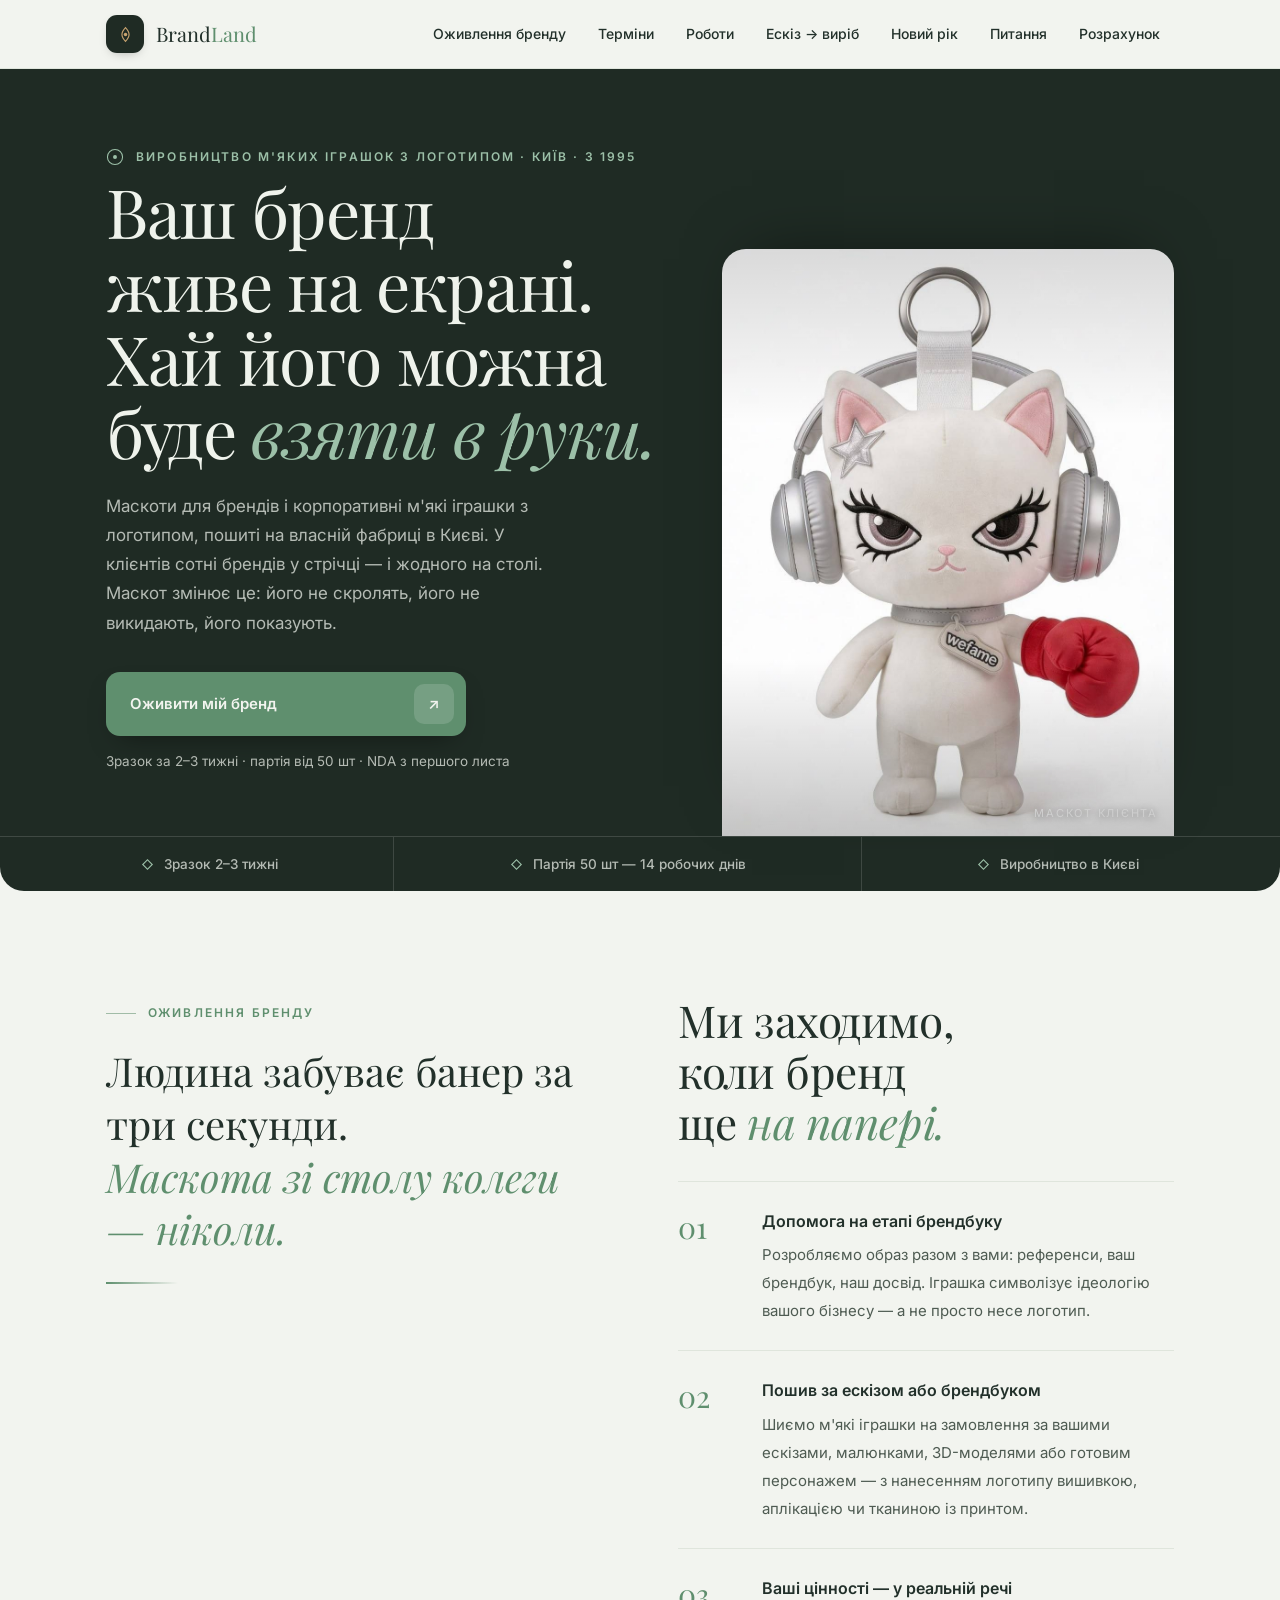
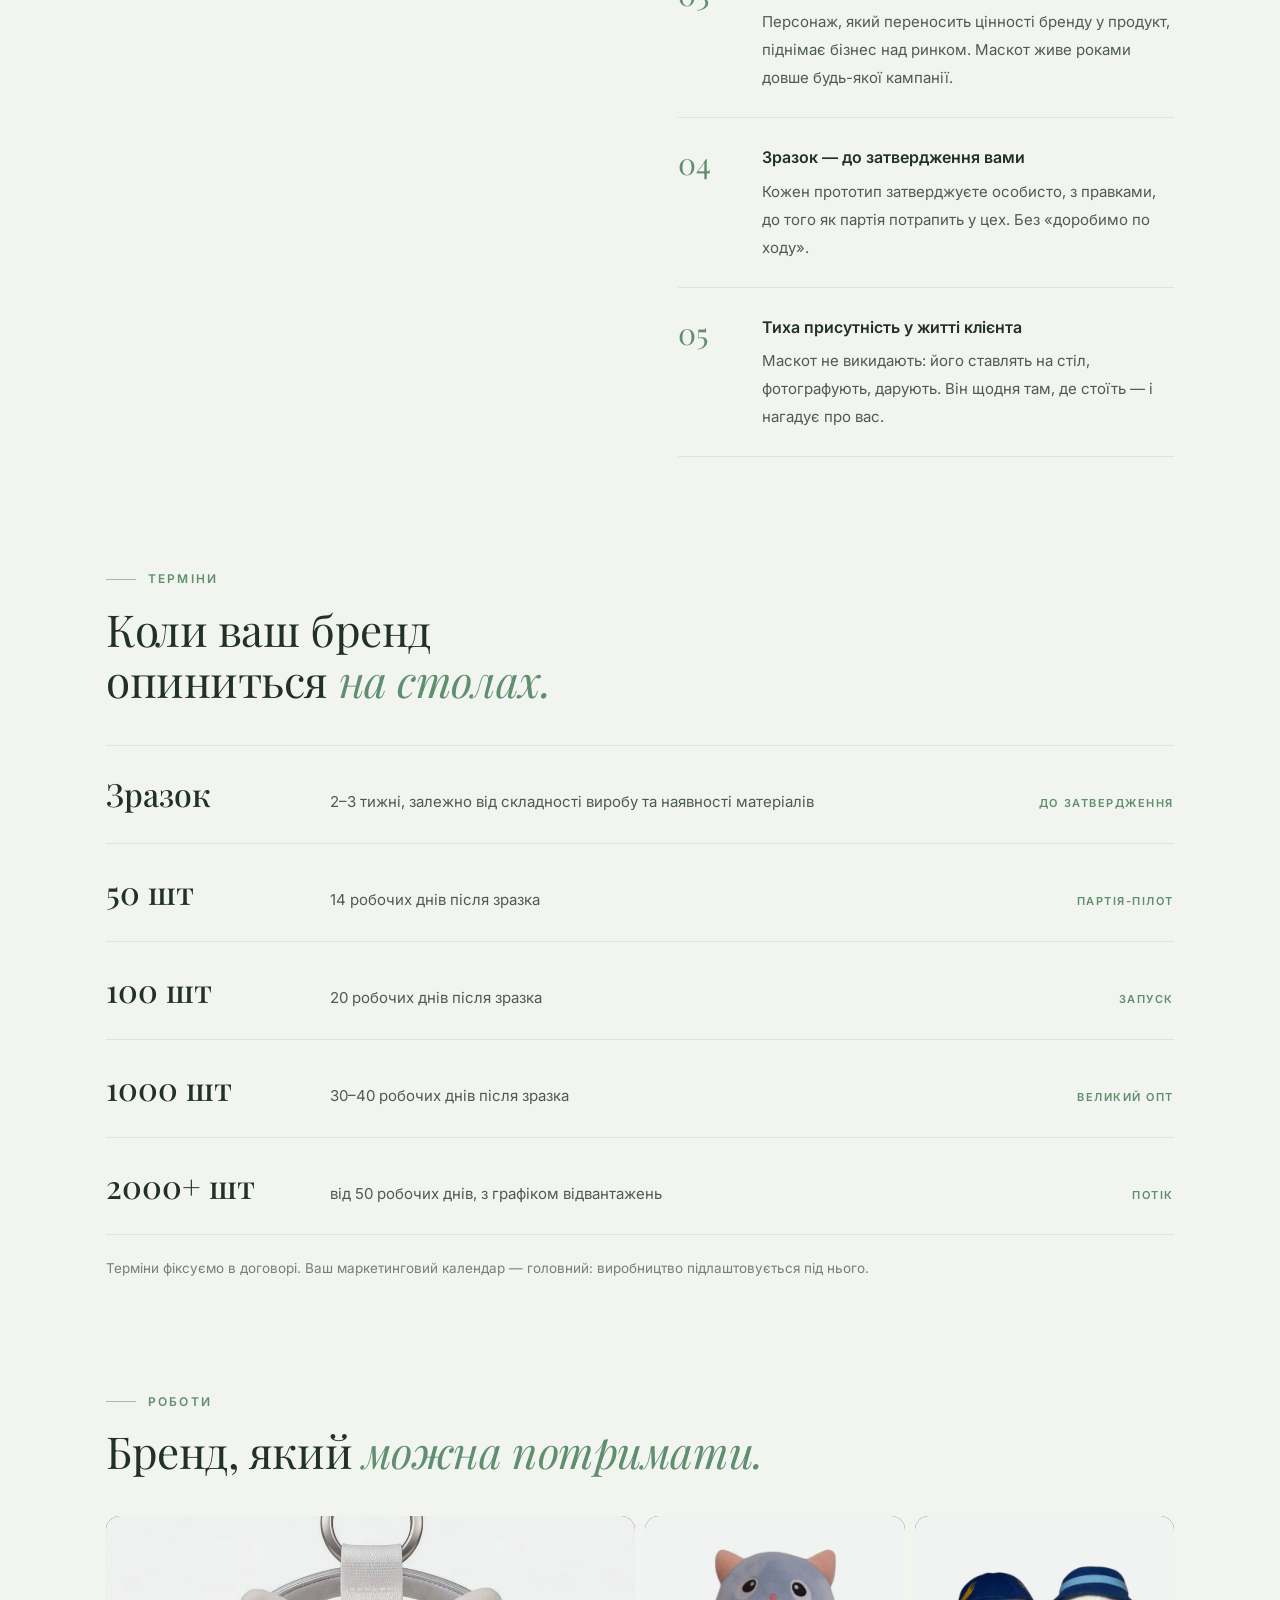
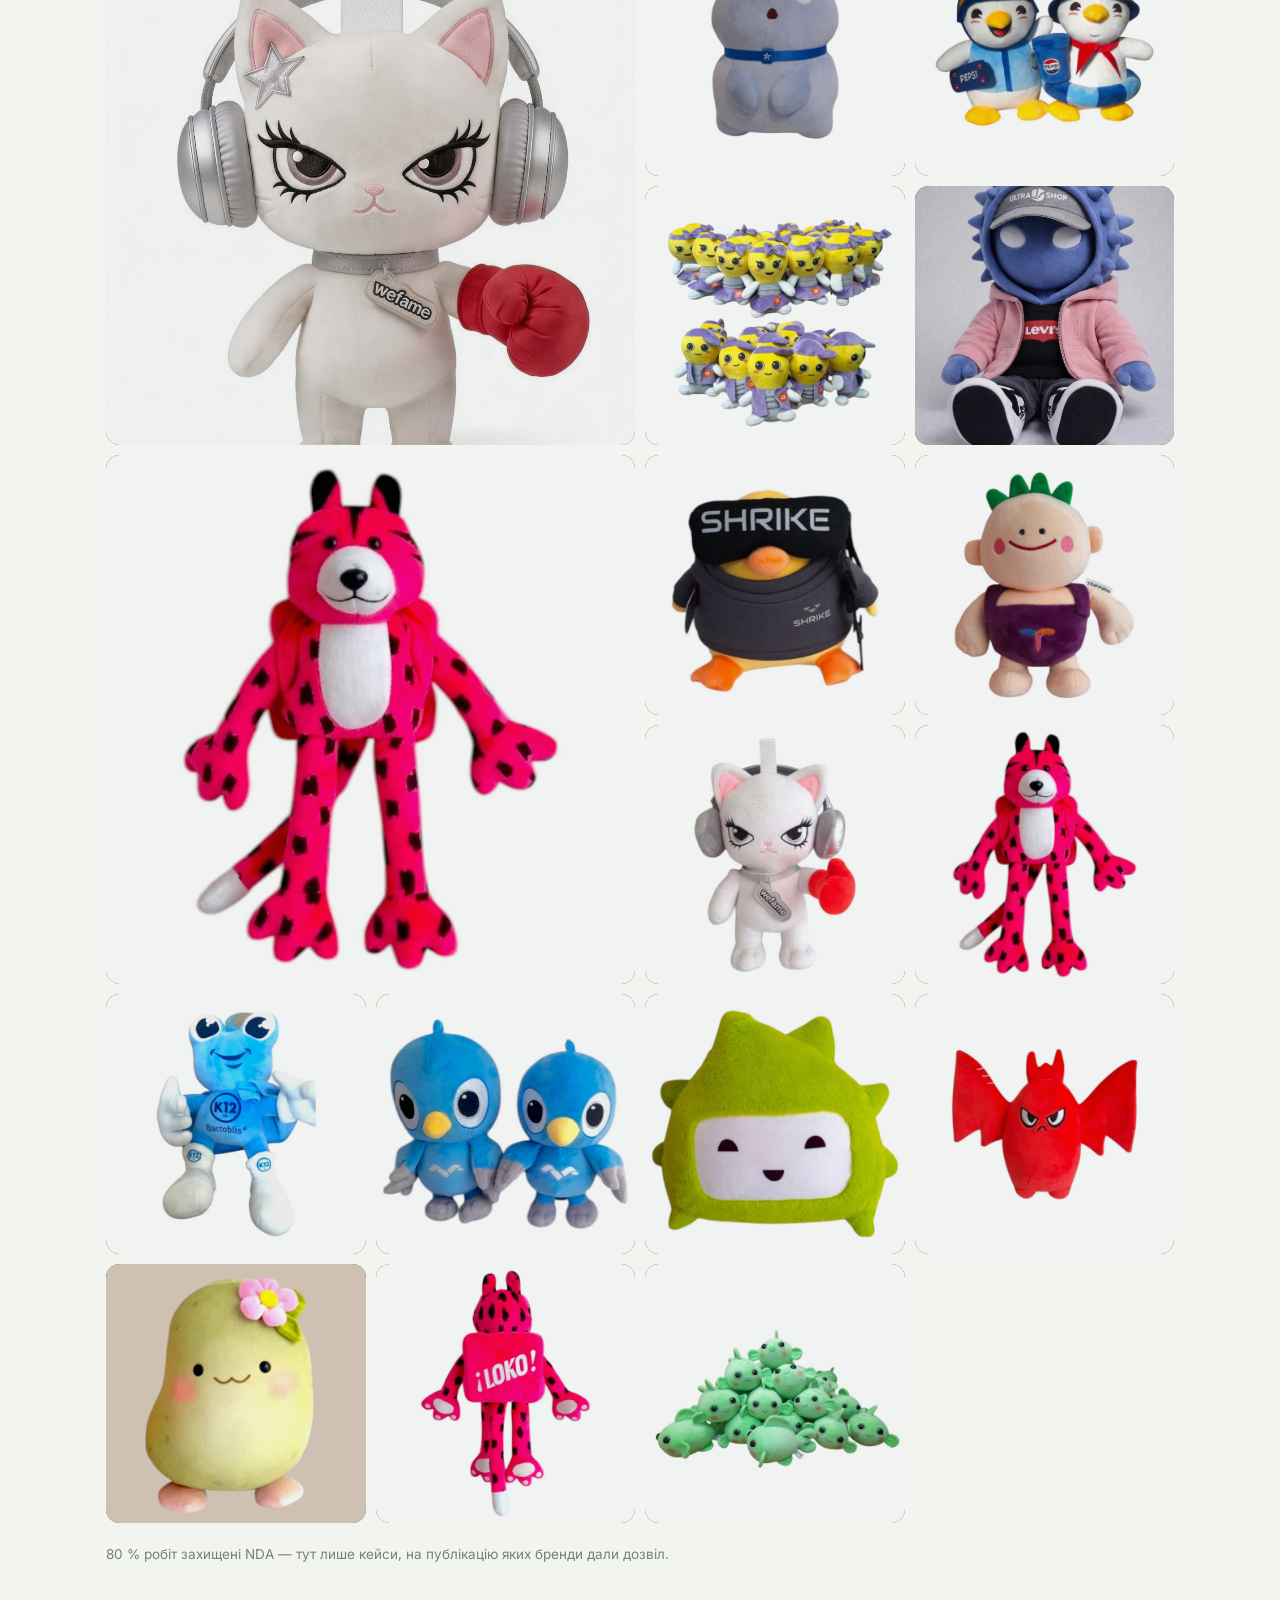
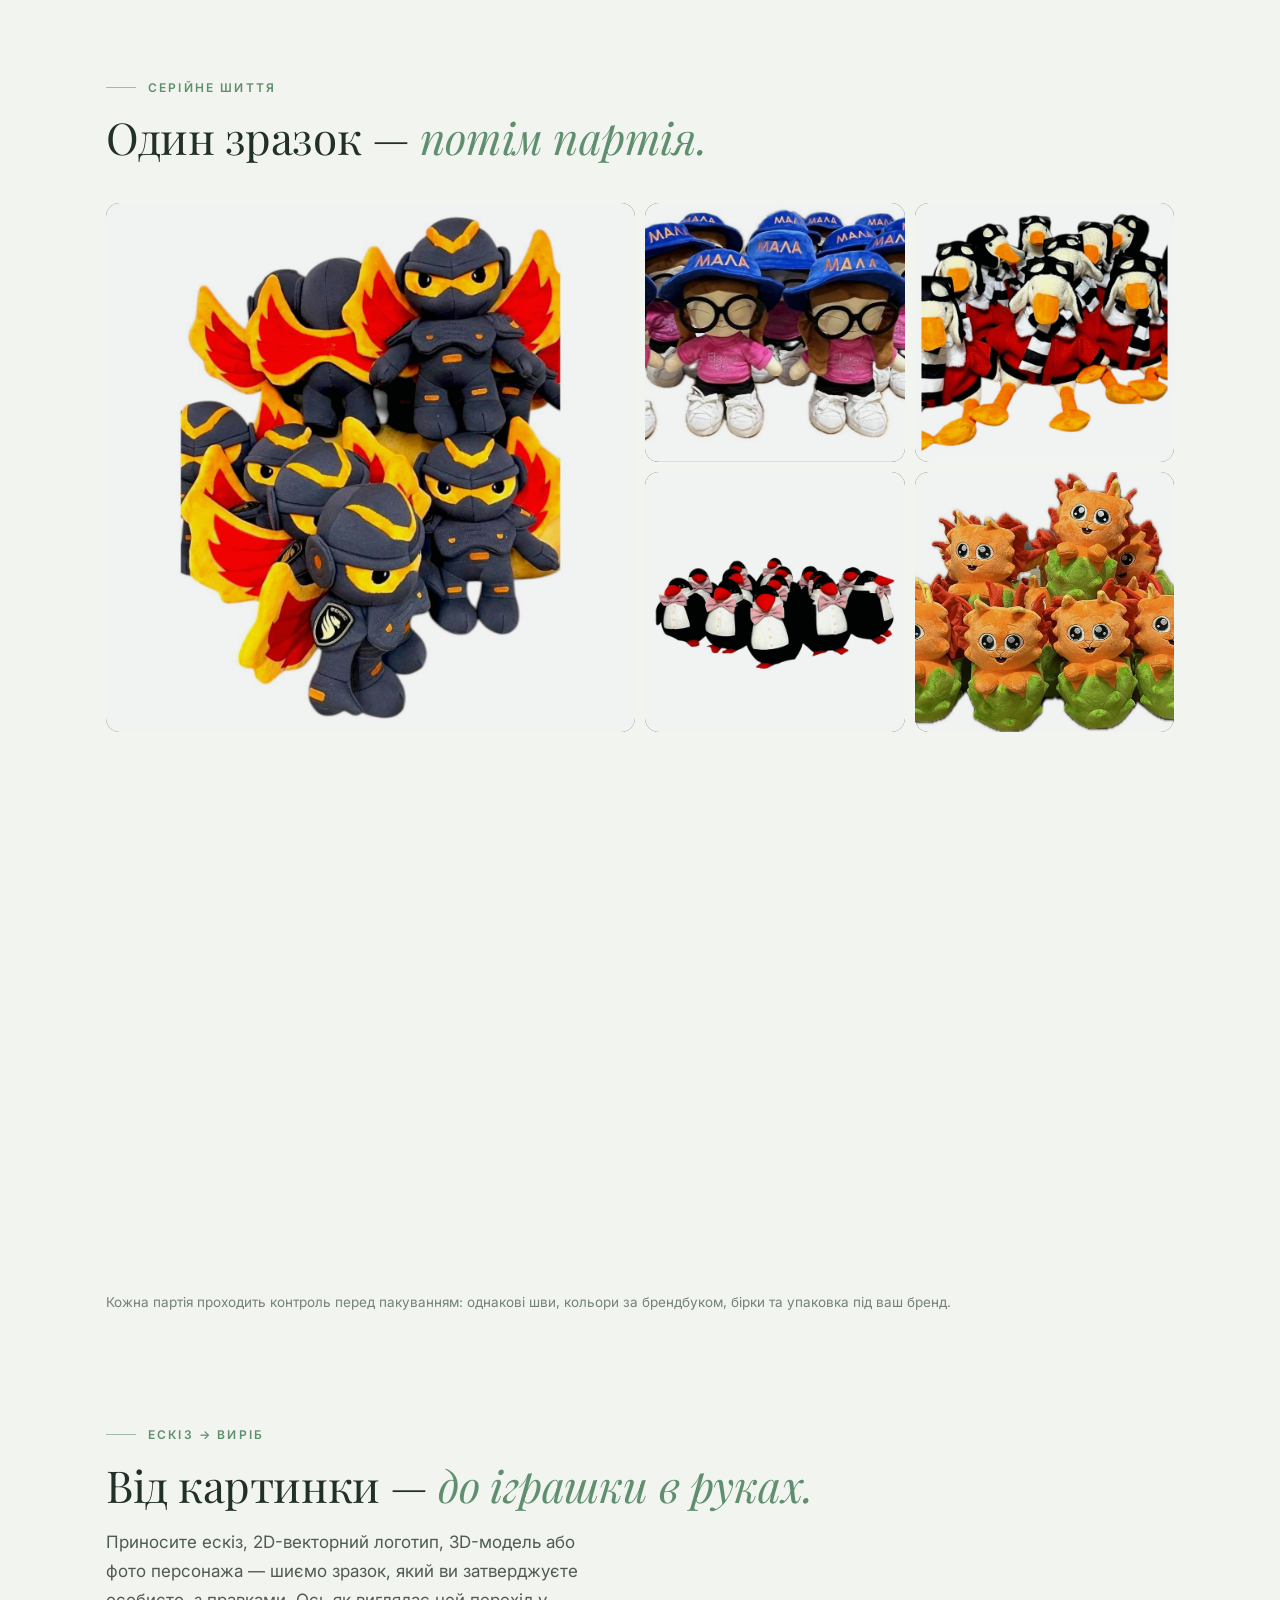
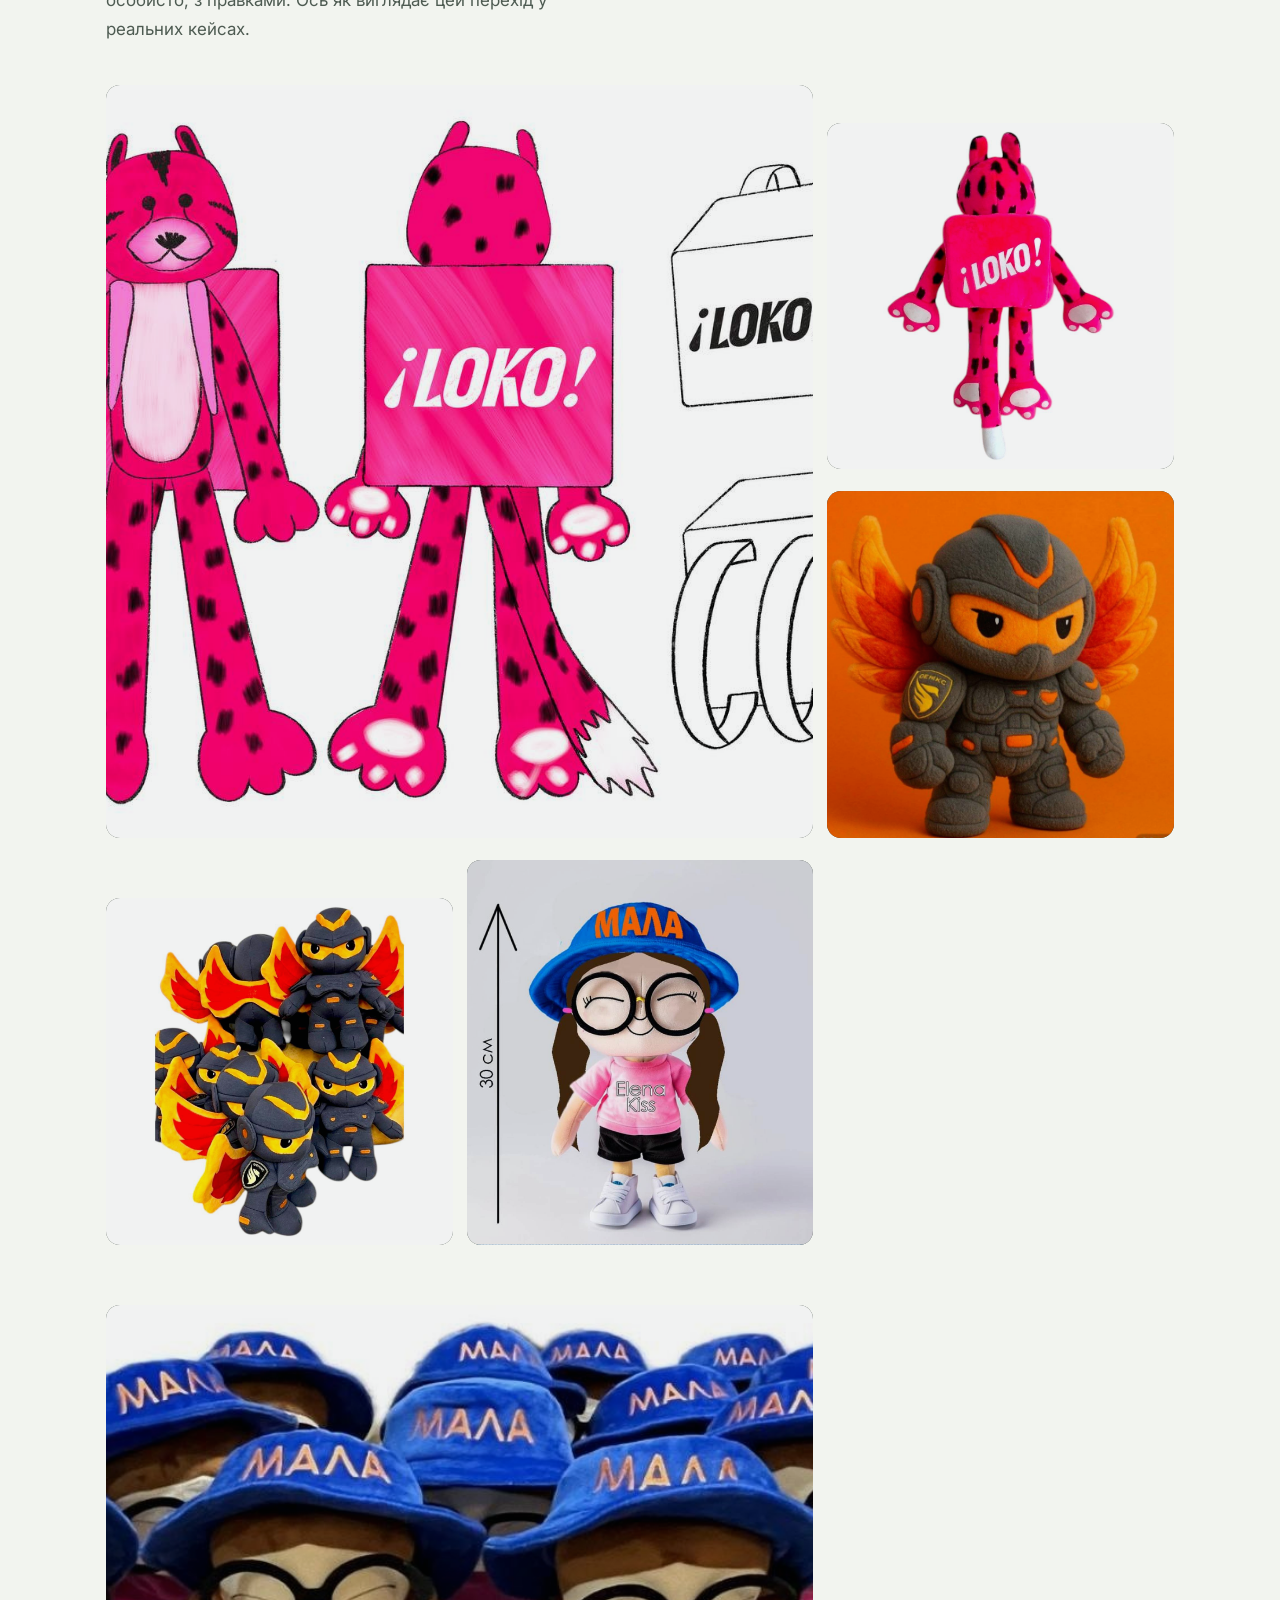
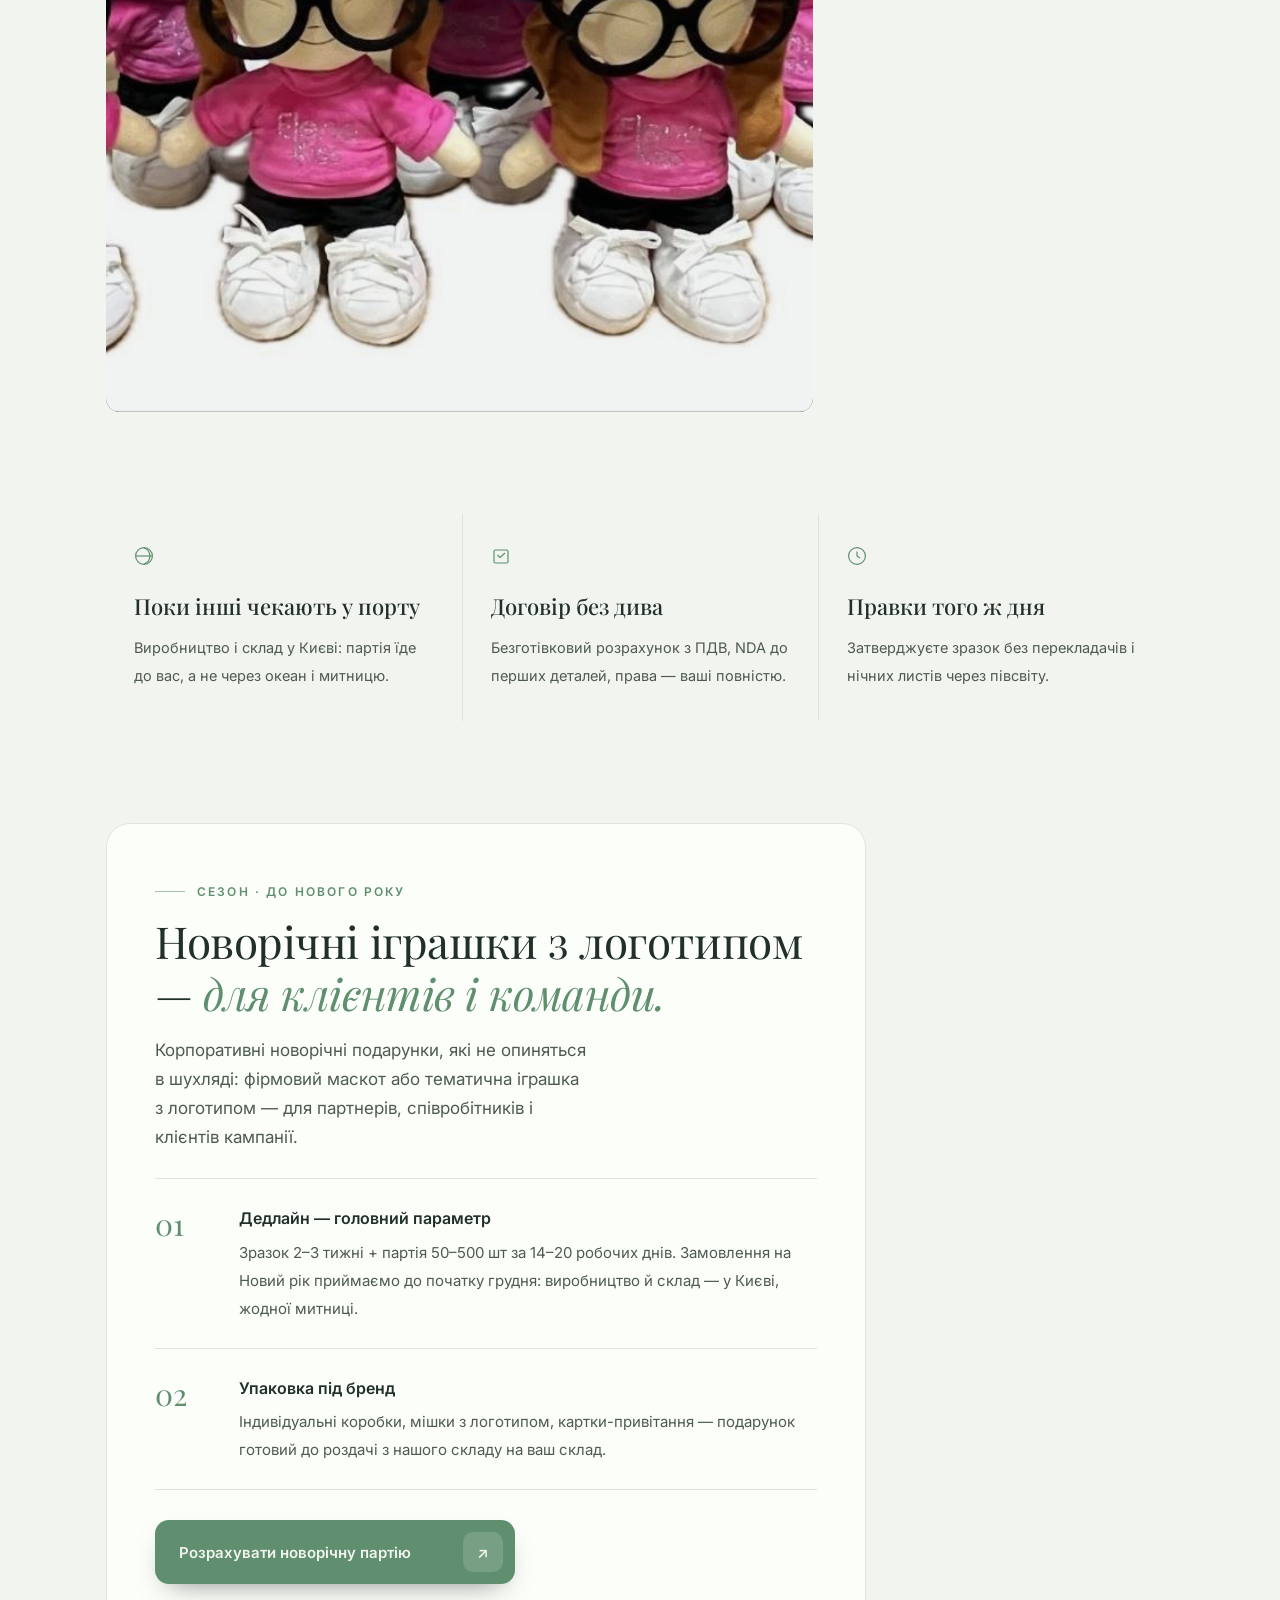
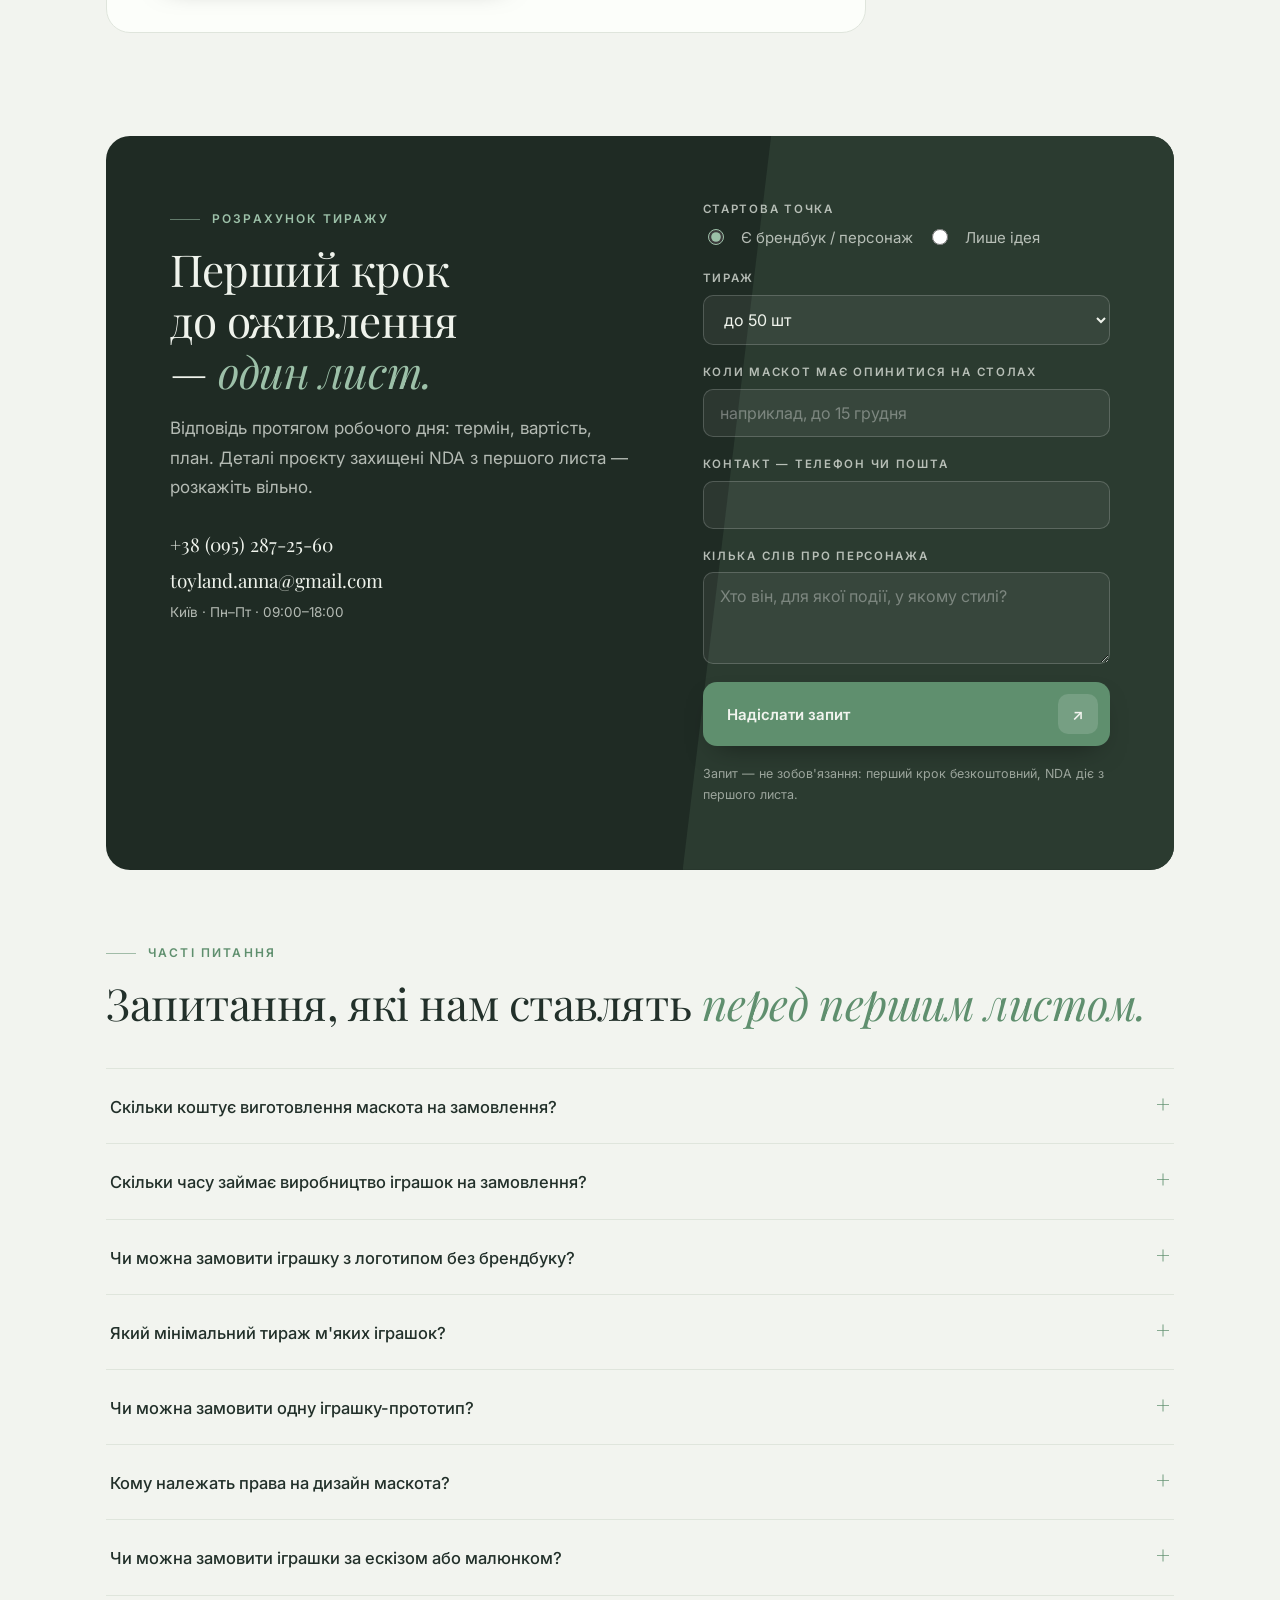
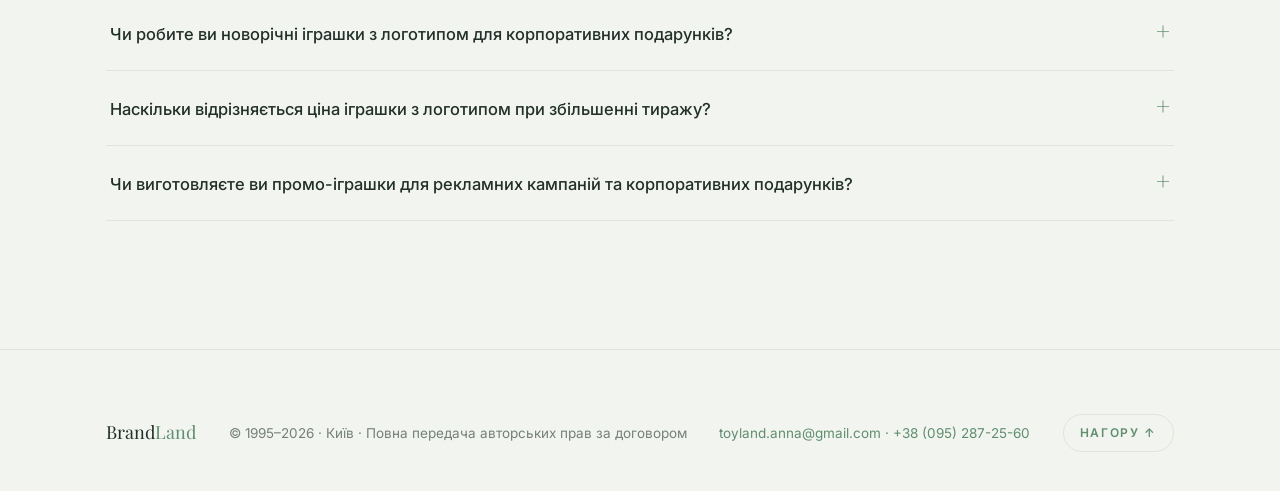
==== commit f8ca8c61: "Portfolio: analyze all 28 old-site photos, place logically — expanded works gallery (17), new batch/" ====
--- a/public/index.html
+++ b/public/index.html
@@ -149,6 +149,14 @@
 
 /* ══ РОБОТИ: рядок з краю до краю, іррегулярна сітка ══ */
 .works{display:grid;grid-template-columns:repeat(4,1fr);gap:10px}
+/* Ескіз → Виріб: пари до/після */
+.sketch-grid{grid-template-columns:repeat(3,1fr);gap:22px 14px}
+.sketch-pair{aspect-ratio:auto}
+.sketch-pair img{aspect-ratio:1}
+.sketch-pair figcaption{opacity:.92;transform:none;background:rgba(0,0,0,.45);padding:5px 10px;border-radius:20px;left:12px;bottom:12px}
+.sketch-pair:nth-child(even){margin-top:38px}
+@media(max-width:900px){.sketch-grid{grid-template-columns:repeat(2,1fr);gap:18px 10px}.sketch-pair:nth-child(even){margin-top:24px}}
+.sketch-grid .arrow-note{grid-column:1/-1;text-align:center;color:var(--muted);font-size:13.5px;margin:0}
 .works .work:nth-child(1),.works .work:nth-child(6){grid-column:span 2;grid-row:span 2}
 .work{position:relative;border-radius:var(--r-md);overflow:hidden;background:var(--panel)}
 .work img{aspect-ratio:1;object-fit:cover;width:100%;height:100%;transition:transform .7s var(--ease),opacity .5s;opacity:.94}
@@ -316,6 +324,7 @@
       <a href="#alive">Оживлення бренду</a>
       <a href="#terms">Терміни</a>
       <a href="#works">Роботи</a>
+      <a href="#sketch">Ескіз → виріб</a>
       <a href="#ny">Новий рік</a>
       <a href="#faq">Питання</a>
       <a href="#quote">Розрахунок</a>
@@ -401,15 +410,65 @@
       <h2 class="h2" style="margin-top:14px">Бренд, який <em class="acc">можна потримати.</em></h2>
     </div>
     <div class="works">
-      <figure class="work rv"><img src="images/wefamecat.jpg" alt="Маскот YouTube-каналу" loading="lazy"><figcaption>YouTube · маскот</figcaption></figure>
-      <figure class="work rv"><img src="images/kyivstarCat.jpg" alt="Маскот телеком-бренду" loading="lazy"><figcaption>телеком · маскот</figcaption></figure>
-      <figure class="work rv"><img src="images/pepsi2.jpg" alt="Промо-персонаж" loading="lazy"><figcaption>напої · промо</figcaption></figure>
-      <figure class="work rv"><img src="images/Lampos.jpg" alt="Фенікс-воїн" loading="lazy"><figcaption>кампанія · маскот</figcaption></figure>
-      <figure class="work rv"><img src="images/levis_R.jpg" alt="Промо-персонаж" loading="lazy"><figcaption>одяг · промо</figcaption></figure>
-      <figure class="work rv"><img src="images/loko.jpg" alt="Талісман IT-бренду" loading="lazy"><figcaption>IT · маскот</figcaption></figure>
-      <figure class="work rv"><img src="images/shrike.jpg" alt="Маскот Shrike" loading="lazy"><figcaption>мерч · маскот</figcaption></figure>
+      <figure class="work rv"><img src="images/wefamecat.jpg" alt="Маскот YouTube-каналу wefame: білий кіт з навушниками та боксерською рукавицею" loading="lazy"><figcaption>YouTube · маскот</figcaption></figure>
+      <figure class="work rv"><img src="images/kyivstarCat.jpg" alt="Корпоративний маскот телеком-бренду: блакитний кіт LOVE MARK з бантом-коміром" loading="lazy"><figcaption>телеком · маскот</figcaption></figure>
+      <figure class="work rv"><img src="images/pepsi2.jpg" alt="Промо-іграшки Pepsi: пінгвіни з фірмовими атрибутами бренду" loading="lazy"><figcaption>напої · промо-персонаж</figcaption></figure>
+      <figure class="work rv"><img src="images/Lampos.jpg" alt="Фенікс-воїн — маскот рекламної кампанії, шматний тираж" loading="lazy"><figcaption>кампанія · маскот</figcaption></figure>
+      <figure class="work rv"><img src="images/levis_R.jpg" alt="Промо-персонаж Levi's в фірмовому вуличному стилі" loading="lazy"><figcaption>одяг · промо-персонаж</figcaption></figure>
+      <figure class="work rv"><img src="images/loko.jpg" alt="Маскот ¡LOKO!: рожевий леопардовий звір з нашивкою бренду" loading="lazy"><figcaption>мерч · маскот</figcaption></figure>
+      <figure class="work rv"><img src="images/shrike.jpg" alt="Маскот Shrike: жовтий качур у худі з брендованою нашивкою" loading="lazy"><figcaption>мерч · маскот</figcaption></figure>
+      <figure class="work rv"><img src="images/gnome.jpg" alt="Маскот IT-бренду TitanApps з вишитим логотипом на комбінезоні" loading="lazy"><figcaption>IT · маскот</figcaption></figure>
+      <figure class="work rv"><img src="images/cat.jpg" alt="Сувенірний кіт з навушниками та нашийником-біркою бренда" loading="lazy"><figcaption>сувенір · брендування</figcaption></figure>
+      <figure class="work rv"><img src="images/photo_11_2026-05-15_10-20-09.jpg" alt="Промо-маскот снек-бренду: рожевий гепард-персонаж" loading="lazy"><figcaption>FMCG · промо-маскот</figcaption></figure>
+      <figure class="work rv"><img src="images/photo_8_2026-05-15_10-20-09.jpg" alt="Маскот фармацевтичного бренду Bactoblis K12 з фірмовою емблемою" loading="lazy"><figcaption>фарма · маскот</figcaption></figure>
+      <figure class="work rv"><img src="images/photo_13_2026-05-15_10-20-09.jpg" alt="Партия брендованих пташок з вишитим логотипом на грудях" loading="lazy"><figcaption>мерч · тираж</figcaption></figure>
+      <figure class="work rv"><img src="images/photo_7_2026-05-15_10-20-09.jpg" alt="Ексклюзивна іграшка-сувенір з усмішненим персонажем" loading="lazy"><figcaption>сувенір · індивідуальний дизайн</figcaption></figure>
+      <figure class="work rv"><img src="images/bat.jpg" alt="Дизайнерська іграшка-персонаж з вишитою мімікою" loading="lazy"><figcaption>дизайн · індивідуальний</figcaption></figure>
+      <figure class="work rv"><img src="images/grusha_posle.jpg" alt="Ексклюзивний м'який сувенір «груша» з квітковою деталлю" loading="lazy"><figcaption>сувенір · ексклюзив</figcaption></figure>
+      <figure class="work rv"><img src="images/photo_12_2026-05-15_10-20-09.jpg" alt="Тираж іграшок для кампанії: однакові персонажі в масках перед пакуванням" loading="lazy"><figcaption>кампанія · тираж</figcaption></figure>
+      <figure class="work rv"><img src="images/fish.jpg" alt="Тираж м'яких персонажів-рибок перед пакуванням" loading="lazy"><figcaption>кампанія · тираж</figcaption></figure>
     </div>
     <p class="micro" style="margin-top:20px">80&nbsp;% робіт захищені NDA — тут лише кейси, на публікацію яких бренди дали дозвіл.</p>
+  </div>
+</section>
+
+<!-- ══ ТИРАЖІ: серійне виробництво ══ -->
+<section class="sec" id="batch" style="padding-top:0">
+  <div class="wrap">
+    <div class="sec-head rv" style="margin-bottom:40px">
+      <p class="eyebrow">Серійне шиття</p>
+      <h2 class="h2" style="margin-top:14px">Один зразок — <em class="acc">потім партія.</em></h2>
+    </div>
+    <div class="works">
+      <figure class="work rv"><img src="images/photo_10_2026-05-15_10-20-09.jpg" alt="Готовий тираж маскотів Фенікс-воїн з емблемою на грудях" loading="lazy"><figcaption>тираж · кампанія</figcaption></figure>
+      <figure class="work rv"><img src="images/photo_3_2026-05-15_10-20-09.jpg" alt="Партія брендованих ляльок з фірмовими бірками: шапка з логотипом і футболка" loading="lazy"><figcaption>партія · брендування</figcaption></figure>
+      <figure class="work rv"><img src="images/photo_9_2026-05-15_10-20-09.jpg" alt="Партія іграшок-качок у брендованих костюмах" loading="lazy"><figcaption>партія · кампанія</figcaption></figure>
+      <figure class="work rv"><img src="images/photo_6_2026-05-15_10-20-09.jpg" alt="Партія пінгвінів-офіціантів для івенту" loading="lazy"><figcaption>партія · івент</figcaption></figure>
+      <figure class="work rv"><img src="images/photo_4_2026-05-15_10-20-09.jpg" alt="Партія однакових персонажів-мандаринок у листі" loading="lazy"><figcaption>партія · тираж</figcaption></figure>
+      <figure class="work rv"><img src="images/photo_2_2026-05-15_10-20-09.jpg" alt="Партия маскотів Shrike з брендованою нашивкою на спині" loading="lazy"><figcaption>тираж · мерч</figcaption></figure>
+      <figure class="work rv"><img src="images/Lampos.jpg" alt="Пакування фірмових іграшок перед відвантаженням клієнту" loading="lazy"><figcaption>партія · відвантаження</figcaption></figure>
+      <figure class="work rv"><img src="images/photo_5_2026-05-15_10-20-09.jpg" alt="Пакування брендованих іграшок для ексклюзивного сувеніра" loading="lazy"><figcaption>партія · відвантаження</figcaption></figure>
+    </div>
+    <p class="micro" style="margin-top:20px">Кожна партія проходить контроль перед пакуванням: однакові шви, кольори за брендбуком, бірки та упаковка під ваш бренд.</p>
+  </div>
+</section>
+
+<!-- ══ ЕСКІЗ → ВИРОБ: галерея до/після ══ -->
+<section class="sec" id="sketch" style="padding-top:0">
+  <div class="wrap">
+    <div class="sec-head rv" style="margin-bottom:40px">
+      <p class="eyebrow">Ескіз → Виріб</p>
+      <h2 class="h2" style="margin-top:14px">Від картинки — <em class="acc">до іграшки в руках.</em></h2>
+      <p class="lead" style="margin-top:18px">Приносите ескіз, 2D-векторний логотип, 3D-модель або фото персонажа — шиємо зразок, який ви затверджуєте особисто, з правками. Ось як виглядає цей перехід у реальних кейсах.</p>
+    </div>
+    <div class="works sketch-grid">
+      <figure class="work sketch-pair rv"><img src="images/loko_Eskiz.jpg" alt="Ескіз персонажа ¡LOKO!: концепт-лист з виглядами та елементами брендування" loading="lazy"><figcaption>ескіз · концепт</figcaption></figure>
+      <figure class="work sketch-pair rv"><img src="images/loko2.jpg" alt="Готовий маскот ¡LOKO!: той самий персонаж з ескізу, пошитий з нашивкою бренду" loading="lazy"><figcaption>виріб · маскот</figcaption></figure>
+      <figure class="work sketch-pair rv"><img src="images/woin_before.jpg" alt="Затверджений зразок Фенікс-воїна перед запуском у тираж" loading="lazy"><figcaption>зразок · до затвердження</figcaption></figure>
+      <figure class="work sketch-pair rv"><img src="images/photo_10_2026-05-15_10-20-09.jpg" alt="Готовий тираж маскотів Фенікс-воїн після затвердження зразка" loading="lazy"><figcaption>тираж · після</figcaption></figure>
+      <figure class="work sketch-pair rv"><img src="images/mala_eskiz.jpg" alt="Затверджений зразок персонажа з фірмовим одягом, 30 см" loading="lazy"><figcaption>зразок · з мірками</figcaption></figure>
+      <figure class="work sketch-pair rv"><img src="images/photo_3_2026-05-15_10-20-09.jpg" alt="Серійна партія того самого персонажа з брендованим одягом та бірками" loading="lazy"><figcaption>партія · після</figcaption></figure>
+    </div>
   </div>
 </section>
 
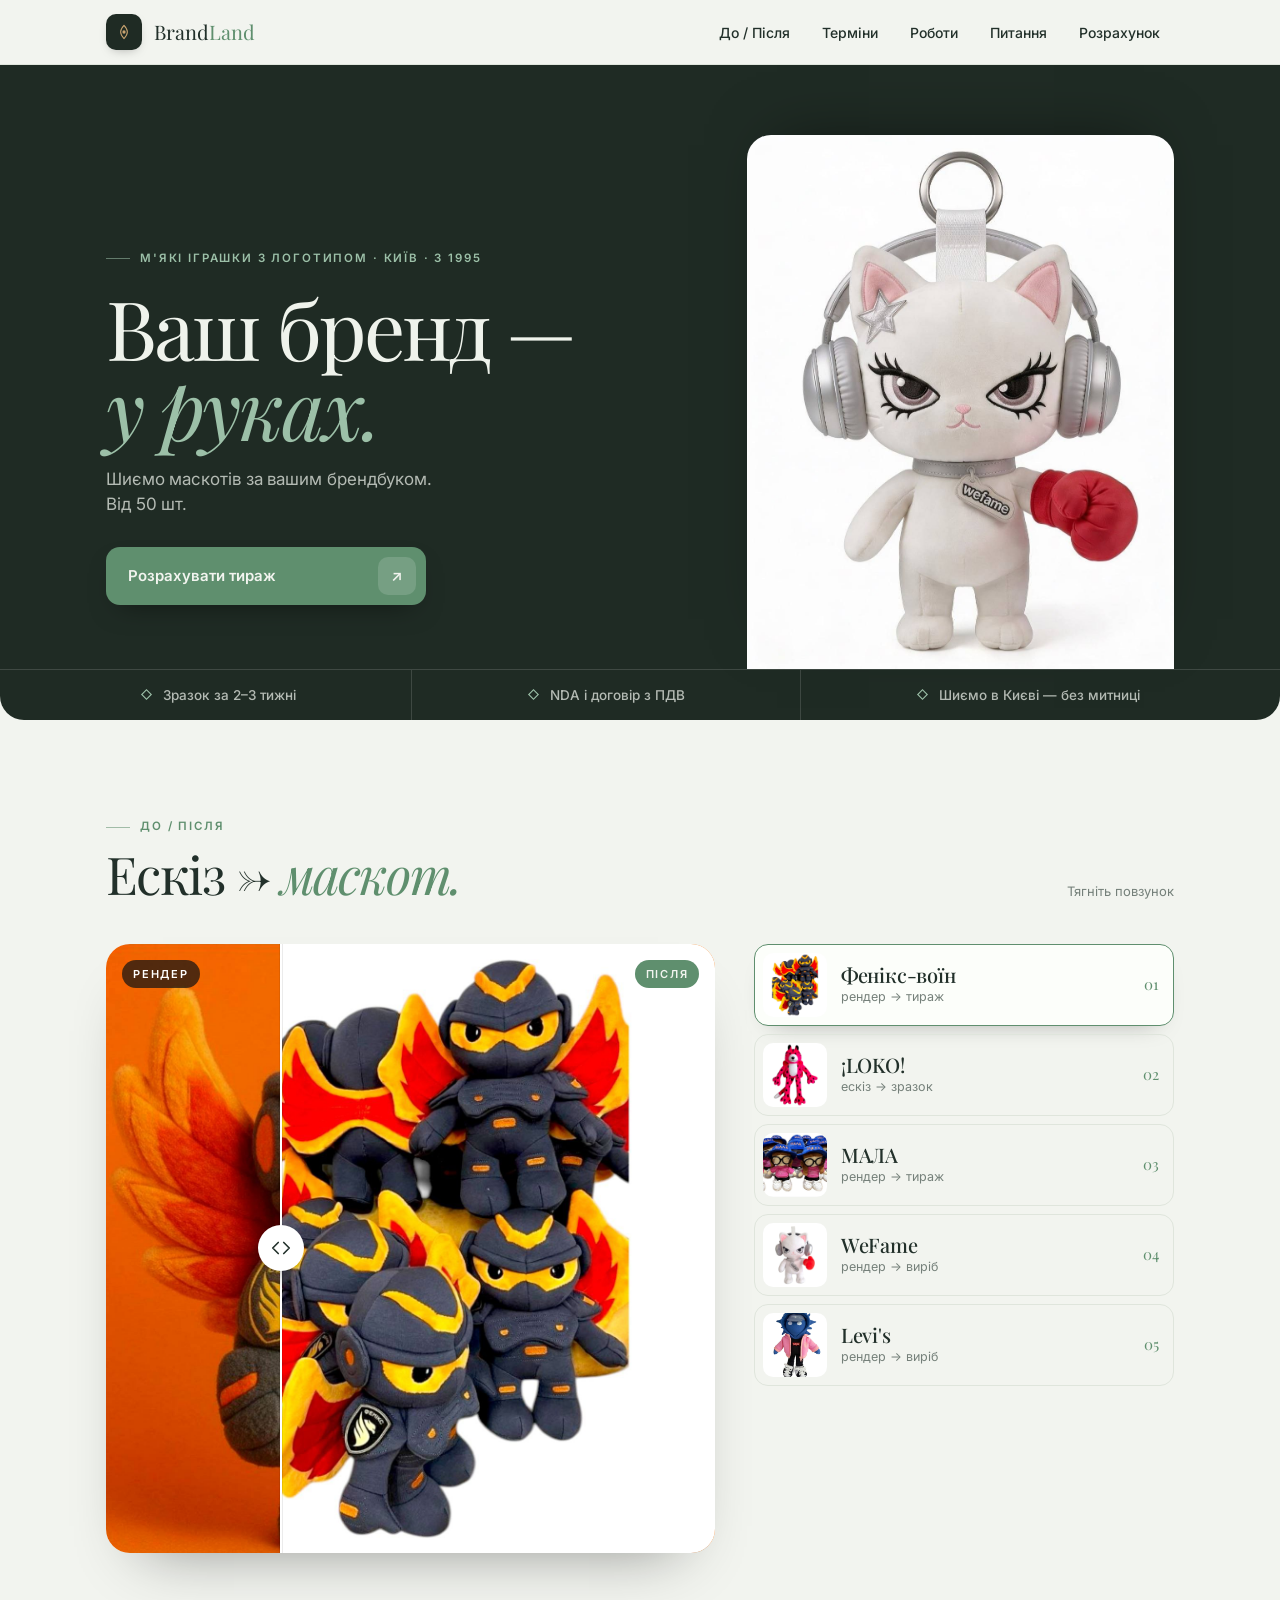
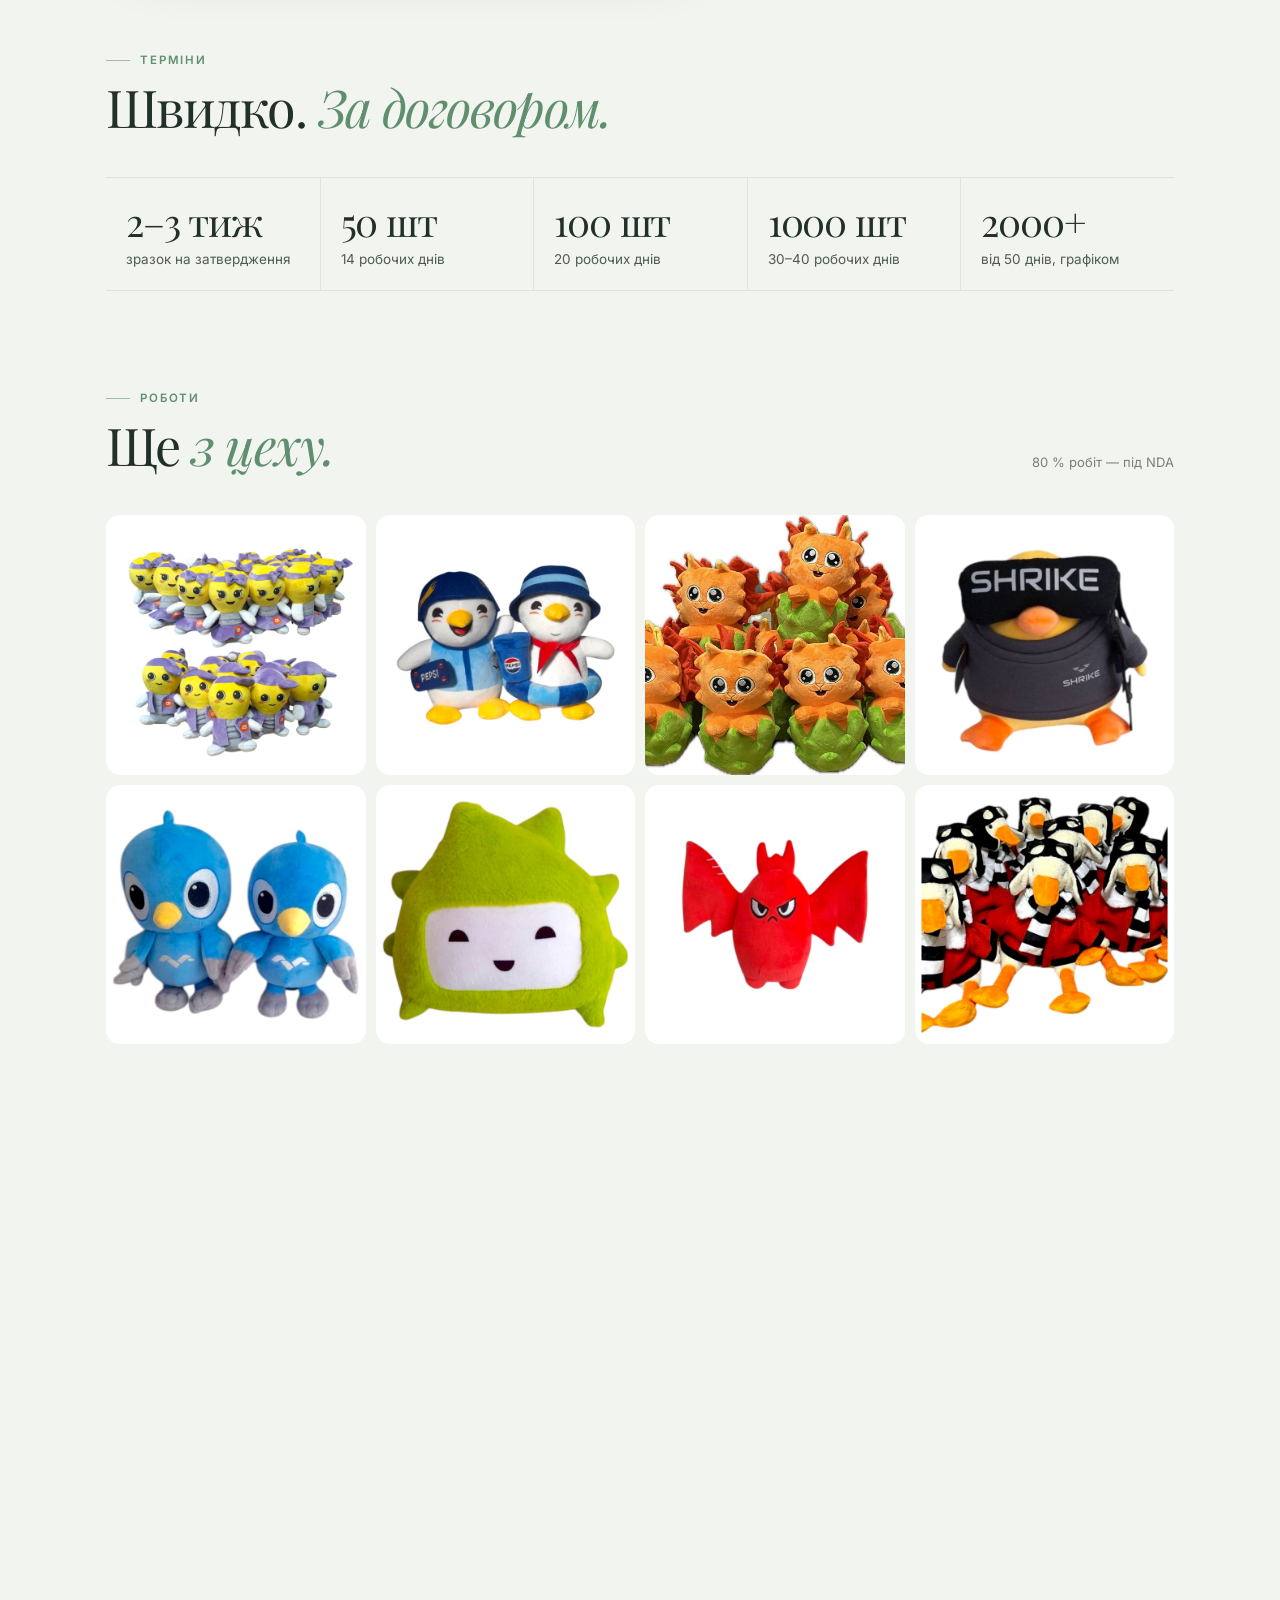
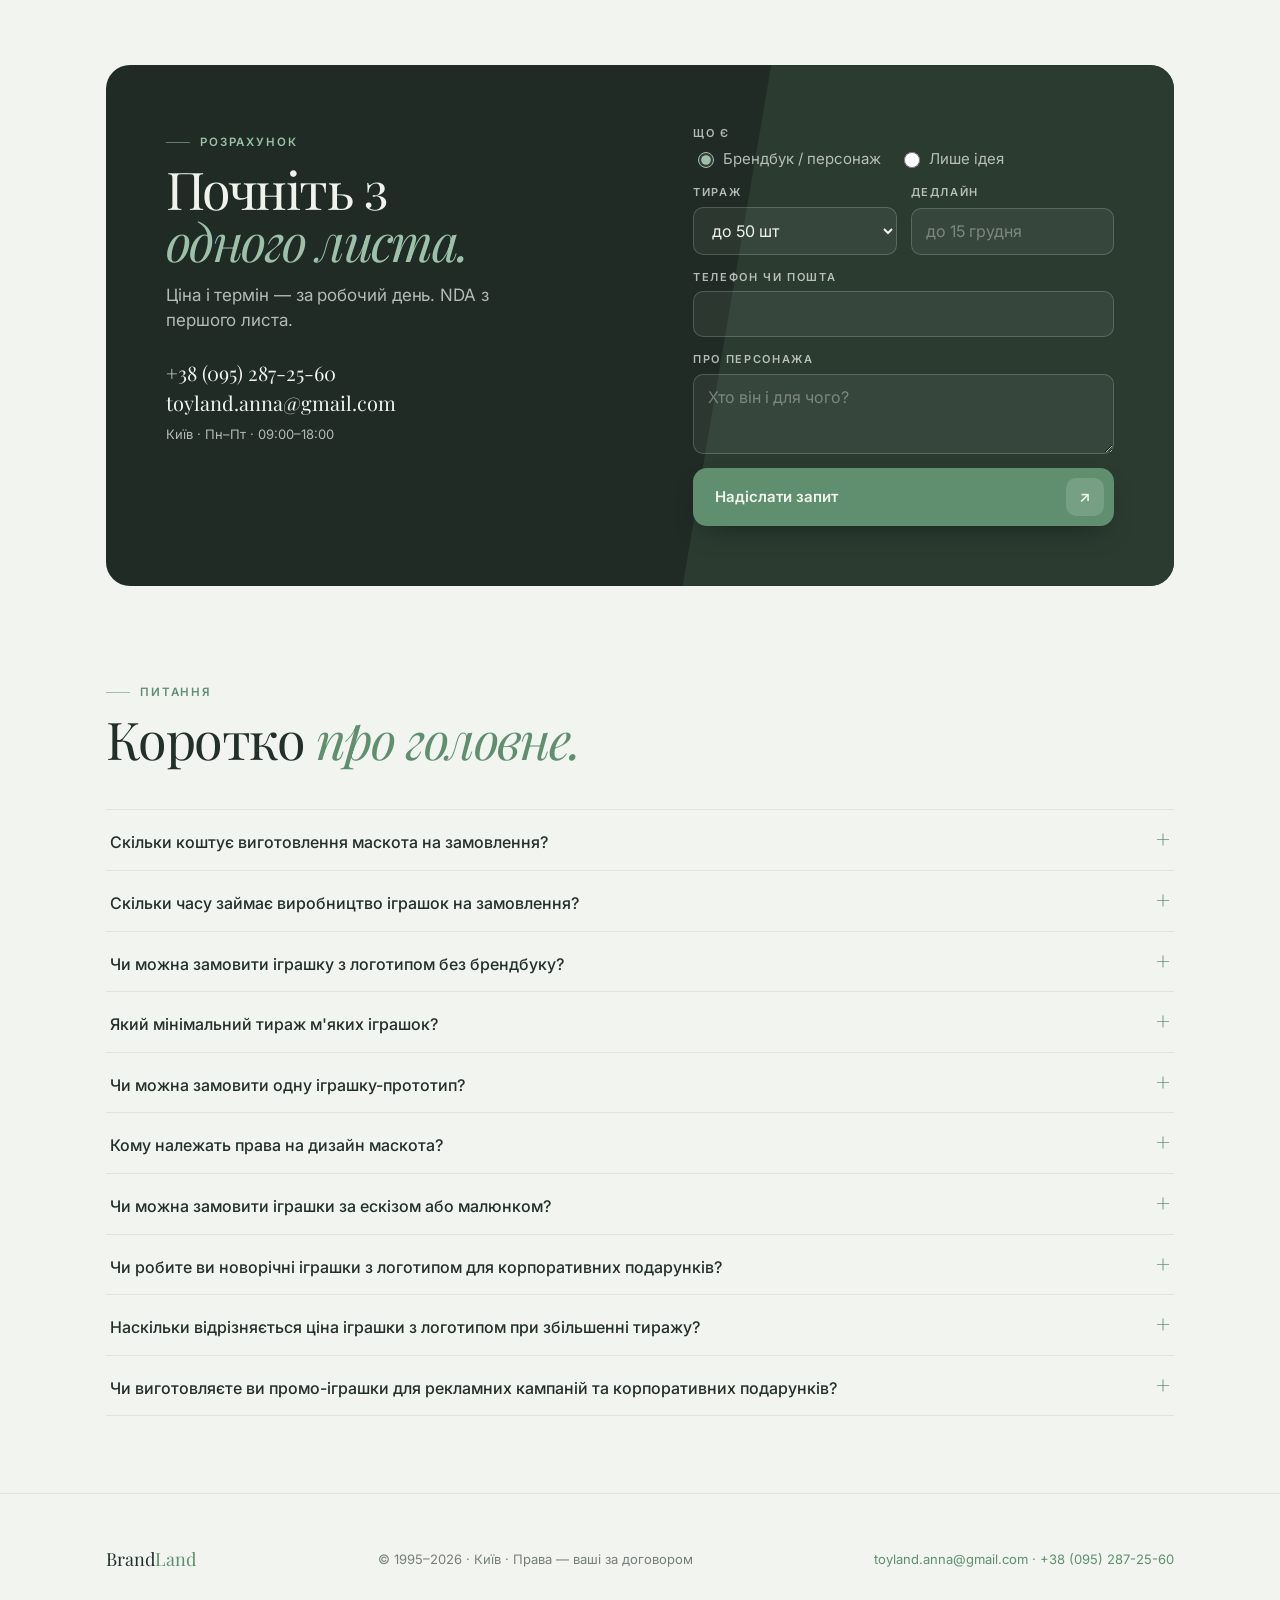
==== commit 5fe8d4ec: "Redesign: before/after slider gallery, less and tighter text, remove palette switcher - New 'До / Пі" ====
--- a/public/index.html
+++ b/public/index.html
@@ -27,7 +27,7 @@
 <link rel="preconnect" href="https://fonts.gstatic.com" crossorigin>
 <link href="https://fonts.googleapis.com/css2?family=Playfair+Display:ital,wght@0,400;0,500;0,600;1,400;1,500&family=Inter:wght@400;500;600&display=swap" rel="stylesheet">
 <style>
-/* ═══════════ ПАЛІТРА: Ліс (forest) — основна ═══════════ */
+/* ═══════════ ПАЛІТРА: Ліс (forest) ═══════════ */
 :root{
   --serif:'Playfair Display',Georgia,'Times New Roman',serif;
   --sans:'Inter',system-ui,-apple-system,'Segoe UI',sans-serif;
@@ -37,7 +37,6 @@
   --r-md:14px;
   --ease:cubic-bezier(.2,.7,.2,1);
 }
-/* 2. FOREST */
 html[data-theme="forest"]{
   --page:#F2F4EF;
   --panel:#1F2B24;
@@ -57,7 +56,7 @@
 
 *{box-sizing:border-box}
 html{scroll-behavior:smooth;-webkit-text-size-adjust:100%}
-body{margin:0;background:var(--page);color:var(--body);font-family:var(--sans);font-size:17px;line-height:1.65;-webkit-font-smoothing:antialiased;overflow-x:hidden;transition:background .45s ease,color .45s ease}
+body{margin:0;background:var(--page);color:var(--body);font-family:var(--sans);font-size:16px;line-height:1.5;-webkit-font-smoothing:antialiased;overflow-x:hidden;transition:background .45s ease,color .45s ease}
 img{max-width:100%;height:auto;display:block}
 a{color:inherit}
 figure{margin:0}
@@ -66,22 +65,25 @@
 ::selection{background:var(--accent);color:var(--accent-ink)}
 :focus-visible{outline:2px solid var(--accent);outline-offset:3px;border-radius:4px}
 .wrap{max-width:var(--maxw);margin:0 auto;padding:0 var(--gutter)}
-.eyebrow{display:inline-flex;align-items:center;gap:12px;font-family:var(--sans);font-size:12px;font-weight:600;text-transform:uppercase;letter-spacing:.18em;color:var(--accent);margin:0;transition:color .45s ease}
-.eyebrow::before{content:"";width:30px;height:1px;background:currentColor;opacity:.55}
-.h1{font-size:clamp(42px,5.6vw,68px);line-height:1.08;letter-spacing:-.02em}
-.h2{font-size:clamp(30px,3.8vw,44px);line-height:1.16;letter-spacing:-.01em}
+.eyebrow{display:inline-flex;align-items:center;gap:10px;font-family:var(--sans);font-size:11.5px;font-weight:600;text-transform:uppercase;letter-spacing:.16em;color:var(--accent);margin:0;transition:color .45s ease}
+.eyebrow::before{content:"";width:24px;height:1px;background:currentColor;opacity:.55}
+.h1{font-size:clamp(46px,6.4vw,84px);line-height:.98;letter-spacing:-.035em}
+.h2{font-size:clamp(32px,4.2vw,52px);line-height:1;letter-spacing:-.03em}
 em.acc{font-style:italic;color:var(--accent);transition:color .45s ease}
-.lead{font-size:17px;line-height:1.72;max-width:46ch}
-.micro{font-size:13.5px;color:var(--muted);margin:0}
+.lead{font-size:17px;line-height:1.45;max-width:34ch;letter-spacing:-.005em}
+.micro{font-size:13px;line-height:1.4;color:var(--muted);margin:0}
 .skip{position:absolute;left:-9999px;top:0;z-index:300;background:var(--card);border-radius:8px;padding:14px 24px;font-size:16px;color:var(--ink);text-decoration:none}
 .skip:focus{left:16px;top:16px}
-
-/* ══ ХЕДЕР: тонка лінія, без blur ══ */
+.sec{padding:clamp(56px,7vw,104px) 0;position:relative;scroll-margin-top:72px}
+.sec-head{display:flex;align-items:end;justify-content:space-between;gap:24px;flex-wrap:wrap;margin-bottom:clamp(28px,3.5vw,44px)}
+.sec-head .h2{margin-top:12px}
+
+/* ══ ХЕДЕР ══ */
 .hdr{position:sticky;top:0;z-index:100;background:var(--page);border-bottom:1px solid var(--hairline);transition:background .45s ease,border-color .45s ease}
-.hdr__in{display:flex;align-items:center;justify-content:space-between;gap:24px;min-height:68px}
+.hdr__in{display:flex;align-items:center;justify-content:space-between;gap:24px;min-height:64px}
 .brand{display:flex;align-items:center;gap:12px;text-decoration:none}
-.brand__mark{width:38px;height:38px;border-radius:11px;display:grid;place-items:center;background:var(--panel);box-shadow:0 4px 12px -6px rgba(0,0,0,.4);transition:background .45s ease}
-.brand__mark svg{width:19px;height:19px}
+.brand__mark{width:36px;height:36px;border-radius:10px;display:grid;place-items:center;background:var(--panel);box-shadow:0 4px 12px -6px rgba(0,0,0,.4);transition:background .45s ease}
+.brand__mark svg{width:18px;height:18px}
 .brand__name{font-family:var(--serif);font-size:20px;color:var(--ink);line-height:1.1;white-space:nowrap;transition:color .45s ease}
 .brand__name i{font-style:normal;color:var(--accent)}
 .nav{display:flex;align-items:center;gap:4px}
@@ -93,135 +95,132 @@
 .burger[aria-expanded="true"] span:nth-child(2){opacity:0}
 .burger[aria-expanded="true"] span:nth-child(3){transform:translateY(-5.5px) rotate(-45deg)}
 
-/* ══ КНОПКИ: прямокутні, без пігулок ══ */
-.btn{display:inline-flex;align-items:center;justify-content:space-between;gap:24px;background:var(--accent);color:var(--accent-ink);border:none;border-radius:var(--r-md);font-family:var(--sans);font-size:15px;font-weight:600;line-height:1.3;padding:12px 12px 12px 24px;min-height:56px;text-decoration:none;cursor:pointer;width:100%;max-width:360px;box-shadow:0 12px 28px -14px rgba(0,0,0,.5);transition:transform .25s var(--ease),box-shadow .25s ease,background .45s ease}
+/* ══ КНОПКИ ══ */
+.btn{display:inline-flex;align-items:center;justify-content:space-between;gap:24px;background:var(--accent);color:var(--accent-ink);border:none;border-radius:var(--r-md);font-family:var(--sans);font-size:15px;font-weight:600;line-height:1.3;padding:10px 10px 10px 22px;min-height:54px;text-decoration:none;cursor:pointer;width:100%;max-width:320px;box-shadow:0 12px 28px -14px rgba(0,0,0,.5);transition:transform .25s var(--ease),box-shadow .25s ease,background .45s ease}
 .btn:hover{transform:translateY(-2px);box-shadow:0 18px 36px -16px rgba(0,0,0,.55)}
 .btn:active{transform:translateY(0)}
-.btn .arrow{flex:0 0 40px;height:40px;border-radius:10px;display:grid;place-items:center;background:rgba(0,0,0,.08);font-size:15px;transition:transform .3s var(--ease)}
-.btn .arrow{background:rgba(255,255,255,.14)}
+.btn .arrow{flex:0 0 38px;height:38px;border-radius:10px;display:grid;place-items:center;background:rgba(0,0,0,.08);font-size:15px;transition:transform .3s var(--ease)}
+html[data-theme="forest"] .btn .arrow{background:rgba(255,255,255,.14)}
 .btn:hover .arrow{transform:rotate(45deg)}
-.btn--ghost{background:transparent;color:var(--on-panel);border:1px solid rgba(255,255,255,.25);box-shadow:none}
-.btn--ghost .arrow{background:rgba(255,255,255,.1)}
-
-/* ══ СЕКЦІЇ ══ */
-.sec{padding:clamp(64px,8vw,120px) 0;position:relative;scroll-margin-top:72px}
-
-/* ══ HERO: вертикальна арка з фото всередині ══ */
-.hero{background:var(--panel);color:var(--on-panel);border-radius:0 0 var(--r-lg) var(--r-lg);padding:clamp(48px,6vw,84px) 0 0;overflow:hidden;transition:background .45s ease}
-.hero__grid{display:grid;grid-template-columns:minmax(0,1.1fr) minmax(0,.9fr);gap:clamp(32px,5vw,72px);align-items:end}
+
+/* ══ HERO ══ */
+.hero{background:var(--panel);color:var(--on-panel);border-radius:0 0 var(--r-lg) var(--r-lg);padding:clamp(44px,5.5vw,76px) 0 0;overflow:hidden;transition:background .45s ease}
+.hero__grid{display:grid;grid-template-columns:minmax(0,1.15fr) minmax(0,.85fr);gap:clamp(32px,5vw,72px);align-items:end}
 .hero__txt{padding-bottom:clamp(40px,5vw,72px)}
-.hero h1{color:var(--on-panel)}
+.hero h1{color:var(--on-panel);margin-top:20px}
 .hero h1 .acc{color:var(--gold)}
 .hero .eyebrow{color:var(--gold)}
-.hero .eyebrow::before{display:none}
-.hero .lead{color:var(--on-panel-dim);margin:24px 0 34px;max-width:42ch}
-.hero .micro{color:var(--on-panel-dim)}
-.hero__arc{position:relative;border-radius:var(--r-lg) var(--r-lg) 0 0;overflow:hidden;aspect-ratio:4/5.2;box-shadow:0 -20px 60px -30px rgba(0,0,0,.5)}
+.hero .lead{color:var(--on-panel-dim);margin:20px 0 30px}
+.hero__arc{position:relative;border-radius:var(--r-lg) var(--r-lg) 0 0;overflow:hidden;aspect-ratio:4/5;box-shadow:0 -20px 60px -30px rgba(0,0,0,.5)}
 .hero__arc img{width:100%;height:100%;object-fit:cover;object-position:70% 25%}
-.hero__arc::after{content:"";position:absolute;inset:0;background:linear-gradient(180deg,rgba(0,0,0,.14) 0%,transparent 30%,transparent 70%,rgba(0,0,0,.22) 100%)}
-.hero__cap{position:absolute;bottom:14px;right:16px;font-size:11px;letter-spacing:.16em;text-transform:uppercase;color:#fff;text-shadow:0 1px 8px rgba(0,0,0,.6)}
-.trust{display:flex;flex-wrap:wrap;gap:0;list-style:none;border-top:1px solid rgba(255,255,255,.14);margin:0;padding:0 clamp(18px,2vw,32px)}
-.trust li{flex:1 1 auto;display:flex;align-items:center;justify-content:center;gap:10px;font-size:13.5px;font-weight:500;color:var(--on-panel-dim);padding:16px 22px;white-space:nowrap;transition:color .45s ease}
+.trust{display:flex;flex-wrap:wrap;list-style:none;border-top:1px solid rgba(255,255,255,.14);margin:0;padding:0 clamp(18px,2vw,32px)}
+.trust li{flex:1 1 auto;display:flex;align-items:center;justify-content:center;gap:10px;font-size:13.5px;font-weight:500;color:var(--on-panel-dim);padding:15px 20px;white-space:nowrap;transition:color .45s ease}
 .trust li+li{border-left:1px solid rgba(255,255,255,.14)}
 .trust svg{width:13px;height:13px;color:var(--gold);flex:0 0 13px}
-@media(max-width:900px){.trust li{flex:1 1 100%;border-left:0!important;border-top:1px solid rgba(255,255,255,.14);justify-content:flex-start}.trust li:first-child{border-top:0}}
-
-/* ══ ОЖИВЛЕННЯ: гігантська цитата + список-кроки з індексами ══ */
-.alive{display:grid;grid-template-columns:minmax(0,1fr) minmax(0,1fr);gap:clamp(40px,6vw,90px);align-items:start}
-.alive__quote{font-family:var(--serif);font-size:clamp(26px,3.4vw,40px);line-height:1.32;color:var(--ink);position:sticky;top:100px;transition:color .45s ease}
-.alive__quote .q2{color:var(--accent);font-style:italic}
-.alive__quote::after{content:"";display:block;width:72px;height:2px;margin-top:26px;background:linear-gradient(90deg,var(--accent),transparent)}
-.steps{list-style:none;margin:0;padding:0;counter-reset:st}
-.steps li{counter-increment:st;display:grid;grid-template-columns:64px 1fr;gap:20px;padding:26px 0;border-bottom:1px solid var(--hairline);transition:border-color .45s ease}
-.steps li:first-child{border-top:1px solid var(--hairline)}
-.steps li::before{content:counter(st,decimal-leading-zero);font-family:var(--serif);font-size:30px;color:var(--accent);line-height:1;padding-top:4px;transition:color .45s ease}
-.steps b{display:block;font-size:16px;font-weight:600;color:var(--ink);margin-bottom:6px;transition:color .45s ease}
-.steps span{font-size:15px;line-height:1.62;color:var(--body)}
-
-/* ══ ТЕРМІНИ: індексний рядок-таблиця ══ */
-.terms{display:flex;flex-direction:column}
-.term{display:grid;grid-template-columns:200px 1fr auto;gap:24px;align-items:baseline;padding:22px 0;border-bottom:1px solid var(--hairline);transition:border-color .45s ease}
-.term:first-child{border-top:1px solid var(--hairline)}
-.term b{font-family:var(--serif);font-size:clamp(24px,2.6vw,32px);font-weight:500;color:var(--ink);transition:color .45s ease}
-.term span{font-size:15px;color:var(--body)}
-.term .tag{font-size:11px;letter-spacing:.14em;text-transform:uppercase;font-weight:600;color:var(--accent);white-space:nowrap;transition:color .45s ease}
-.terms-note{margin-top:22px}
-
-/* ══ РОБОТИ: рядок з краю до краю, іррегулярна сітка ══ */
+@media(max-width:900px){.trust li{flex:1 1 100%;border-left:0!important;border-top:1px solid rgba(255,255,255,.14);justify-content:flex-start;padding:13px 4px}.trust li:first-child{border-top:0}}
+
+/* ══ ДО / ПІСЛЯ: слайдер + список кейсів ══ */
+.ba{display:grid;grid-template-columns:minmax(0,1.45fr) minmax(0,1fr);gap:clamp(20px,3vw,40px);align-items:start}
+.cmp{--pos:50%;position:relative;aspect-ratio:1;border-radius:var(--r-lg);overflow:hidden;background:#fff;box-shadow:0 30px 60px -36px rgba(0,0,0,.45);user-select:none;-webkit-user-select:none;touch-action:pan-y}
+.cmp img{position:absolute;inset:0;width:100%;height:100%;object-fit:cover;transition:opacity .35s ease}
+.cmp img[data-fit="contain"]{object-fit:contain;padding:4%}
+.cmp__b{clip-path:inset(0 0 0 var(--pos))}
+.cmp.is-swap img{opacity:0}
+.cmp__bar{position:absolute;top:0;bottom:0;left:var(--pos);width:2px;margin-left:-1px;background:#fff;box-shadow:0 0 0 1px rgba(0,0,0,.08);pointer-events:none}
+.cmp__knob{position:absolute;top:50%;left:50%;width:46px;height:46px;margin:-23px 0 0 -23px;border-radius:50%;background:#fff;display:grid;place-items:center;color:var(--ink);box-shadow:0 8px 20px -6px rgba(0,0,0,.4)}
+.cmp__knob svg{width:22px;height:22px}
+.cmp__tag{position:absolute;top:16px;font-size:11px;font-weight:600;letter-spacing:.16em;text-transform:uppercase;padding:6px 11px;border-radius:999px;pointer-events:none;transition:opacity .25s ease}
+.cmp__tag--a{left:16px;background:rgba(20,20,20,.72);color:#fff}
+.cmp__tag--b{right:16px;background:var(--accent);color:var(--accent-ink)}
+.cmp__range{position:absolute;inset:0;width:100%;height:100%;margin:0;opacity:0;cursor:ew-resize;-webkit-appearance:none;appearance:none}
+.cmp__range:focus-visible+.cmp__bar .cmp__knob{outline:2px solid var(--accent);outline-offset:3px}
+.cases{list-style:none;margin:0;padding:0;display:flex;flex-direction:column;gap:8px}
+.case{display:grid;grid-template-columns:64px 1fr auto;gap:14px;align-items:center;width:100%;text-align:left;background:transparent;border:1px solid var(--hairline);border-radius:var(--r-md);padding:8px 14px 8px 8px;cursor:pointer;font:inherit;color:var(--ink);transition:background .25s ease,border-color .25s ease,transform .25s var(--ease)}
+.case:hover{background:var(--card);transform:translateX(3px)}
+.case[aria-pressed="true"]{background:var(--card);border-color:var(--accent);box-shadow:0 12px 26px -18px rgba(0,0,0,.4)}
+.case img{width:64px;height:64px;border-radius:10px;object-fit:cover;background:#fff}
+.case b{display:block;font-family:var(--serif);font-size:20px;font-weight:500;line-height:1.1;letter-spacing:-.01em}
+.case small{display:block;font-size:12.5px;color:var(--muted);margin-top:3px;line-height:1.3}
+.case__n{font-family:var(--serif);font-size:15px;color:var(--accent)}
+@media(max-width:900px){
+  .ba{grid-template-columns:1fr}
+  .cases{flex-direction:row;overflow-x:auto;scroll-snap-type:x mandatory;margin:0 calc(var(--gutter) * -1);padding:4px var(--gutter) 8px;scrollbar-width:none}
+  .cases::-webkit-scrollbar{display:none}
+  .cases li{flex:0 0 auto;scroll-snap-align:start}
+  .case{grid-template-columns:48px auto;gap:10px;padding:6px 14px 6px 6px}
+  .case img{width:48px;height:48px}
+  .case b{font-size:17px}
+  .case__n{display:none}
+}
+
+/* ══ ТЕРМІНИ: рядок цифр ══ */
+.terms{display:grid;grid-template-columns:repeat(5,minmax(0,1fr));border-top:1px solid var(--hairline);border-bottom:1px solid var(--hairline)}
+.term{padding:24px 20px 22px;transition:border-color .45s ease}
+.term+.term{border-left:1px solid var(--hairline)}
+.term b{display:block;font-family:var(--serif);font-size:clamp(28px,3vw,40px);font-weight:400;line-height:1;letter-spacing:-.03em;color:var(--ink);transition:color .45s ease}
+.term span{display:block;font-size:13.5px;line-height:1.35;color:var(--body);margin-top:10px}
+@media(max-width:900px){.terms{grid-template-columns:1fr}.term{display:flex;align-items:baseline;justify-content:space-between;gap:16px;padding:16px 0}.term+.term{border-left:0;border-top:1px solid var(--hairline)}.term span{margin:0;text-align:right}}
+
+/* ══ РОБОТИ: щільна сітка ══ */
 .works{display:grid;grid-template-columns:repeat(4,1fr);gap:10px}
-/* Ескіз → Виріб: пари до/після */
-.sketch-grid{grid-template-columns:repeat(3,1fr);gap:22px 14px}
-.sketch-pair{aspect-ratio:auto}
-.sketch-pair img{aspect-ratio:1}
-.sketch-pair figcaption{opacity:.92;transform:none;background:rgba(0,0,0,.45);padding:5px 10px;border-radius:20px;left:12px;bottom:12px}
-.sketch-pair:nth-child(even){margin-top:38px}
-@media(max-width:900px){.sketch-grid{grid-template-columns:repeat(2,1fr);gap:18px 10px}.sketch-pair:nth-child(even){margin-top:24px}}
-.sketch-grid .arrow-note{grid-column:1/-1;text-align:center;color:var(--muted);font-size:13.5px;margin:0}
-.works .work:nth-child(1),.works .work:nth-child(6){grid-column:span 2;grid-row:span 2}
-.work{position:relative;border-radius:var(--r-md);overflow:hidden;background:var(--panel)}
-.work img{aspect-ratio:1;object-fit:cover;width:100%;height:100%;transition:transform .7s var(--ease),opacity .5s;opacity:.94}
-.work:hover img{transform:scale(1.06);opacity:1}
-.work::after{content:"";position:absolute;inset:0;background:linear-gradient(180deg,transparent 55%,rgba(0,0,0,.5));opacity:0;transition:opacity .4s ease}
-.work:hover::after{opacity:1}
-.work figcaption{position:absolute;left:14px;bottom:12px;color:#fff;font-size:11px;letter-spacing:.14em;text-transform:uppercase;font-weight:600;opacity:0;transform:translateY(8px);transition:opacity .4s ease,transform .4s var(--ease)}
-.work:hover figcaption{opacity:1;transform:none}
-@media(max-width:900px){.works{grid-template-columns:repeat(2,1fr)}.works .work:nth-child(1),.works .work:nth-child(6){grid-column:span 2;grid-row:auto;aspect-ratio:2/1}}
-
-/* ══ ЧОМУ ТУТ: три колонки-стовпи, без карток ══ */
-.ua{display:grid;grid-template-columns:repeat(3,1fr);gap:0}
-.ny{background:var(--card);border:1px solid var(--hairline);border-radius:var(--r-lg);padding:clamp(28px,4vw,48px);max-width:760px}
-@media(max-width:900px){.ny{padding:24px 20px}}
-.ua>div{padding:32px 28px}
-.ua>div+div{border-left:1px solid var(--hairline)}
-.ua b{display:block;font-family:var(--serif);font-size:22px;font-weight:500;color:var(--ink);margin-bottom:8px;transition:color .45s ease}
-.ua span{font-size:14.5px;line-height:1.62;color:var(--body)}
-.ua svg{width:20px;height:20px;color:var(--accent);margin-bottom:14px;transition:color .45s ease}
-
-/* ══ ФОРМА: панель на весь слайд, форма ліворуч ══ */
-.quote{background:var(--panel);color:var(--on-panel);border-radius:var(--r-lg);overflow:hidden;position:relative;transition:background .45s ease}
-.quote::before{content:"";position:absolute;right:0;top:0;bottom:0;width:46%;background:var(--panel-2);clip-path:polygon(18% 0,100% 0,100% 100%,0 100%);transition:background .45s ease}
-.quote__grid{display:grid;grid-template-columns:minmax(0,1.15fr) minmax(0,1fr);gap:clamp(32px,5vw,80px);padding:clamp(32px,5vw,64px);position:relative;z-index:1}
-.quote h2{color:var(--on-panel)}
-.quote h2 .acc{color:var(--gold)}
-.quote .eyebrow{color:var(--gold)}
-.quote .lead{color:var(--on-panel-dim)}
-.quote__contacts{margin-top:28px;display:flex;flex-direction:column;gap:6px}
-.quote__contacts a{font-family:var(--serif);font-size:19px;color:var(--on-panel);text-decoration:none;line-height:1.55;transition:color .2s ease}
-.quote__contacts a:hover{color:var(--gold)}
-.quote__contacts .micro{color:var(--on-panel-dim)}
-form{display:grid;gap:18px}
-.field{display:grid;gap:7px}
-.field label{font-size:11.5px;letter-spacing:.15em;text-transform:uppercase;font-weight:600;color:var(--on-panel-dim)}
-.field input,.field textarea,.field select{background:rgba(255,255,255,.06);border:1px solid rgba(255,255,255,.18);color:var(--on-panel);font-family:var(--sans);font-size:16px;padding:13px 16px;border-radius:10px;transition:border-color .25s ease,background .25s ease}
-.field input::placeholder,.field textarea::placeholder{color:rgba(255,255,255,.35)}
-.field input:focus,.field textarea:focus,.field select:focus{outline:none;border-color:var(--gold);background:rgba(255,255,255,.09)}
-.field select option{color:#1d1d1f}
-.field textarea{resize:vertical;min-height:92px}
-.radio{display:flex;gap:14px;flex-wrap:wrap}
-.radio input{accent-color:var(--gold);width:16px;height:16px}
-.radio label{display:inline;text-transform:none;letter-spacing:0;font-size:15px;color:var(--on-panel-dim);font-weight:400}
-form .btn{max-width:none}
-.form-note{font-size:12.5px;color:var(--on-panel-dim);opacity:.8}
-
-/* ══ FAQ: SEO-довгий хвіст ══ */
-.faq{display:grid;gap:0}
-.faq__i{border-bottom:1px solid var(--hairline);padding:6px 0}
+.work{position:relative;border-radius:var(--r-md);overflow:hidden;background:#fff;aspect-ratio:1}
+.work img{width:100%;height:100%;object-fit:cover;transition:transform .7s var(--ease)}
+.work:hover img{transform:scale(1.05)}
+@media(max-width:900px){.works{grid-template-columns:repeat(3,1fr);gap:8px}}
+@media(max-width:560px){.works{grid-template-columns:repeat(2,1fr)}}
+
+/* ══ НОВИЙ РІК: компактна смуга ══ */
+.ny{display:flex;align-items:center;justify-content:space-between;gap:24px;flex-wrap:wrap;background:var(--card);border:1px solid var(--hairline);border-radius:var(--r-lg);padding:clamp(22px,3vw,36px)}
+.ny .h2{font-size:clamp(26px,3vw,36px);margin-top:10px}
+.ny .micro{margin-top:8px}
+.ny .btn{max-width:300px}
+
+/* ══ FAQ ══ */
+.faq{display:grid}
+.faq__i{border-bottom:1px solid var(--hairline)}
 .faq__i:first-child{border-top:1px solid var(--hairline)}
-.faq__i summary{list-style:none;cursor:pointer;display:flex;justify-content:space-between;align-items:baseline;gap:20px;font-size:16.5px;font-weight:500;color:var(--ink);padding:16px 4px;transition:color .2s ease}
+.faq__i summary{list-style:none;cursor:pointer;display:flex;justify-content:space-between;align-items:baseline;gap:20px;font-size:16px;font-weight:500;line-height:1.35;color:var(--ink);padding:16px 4px;transition:color .2s ease}
 .faq__i summary::-webkit-details-marker{display:none}
 .faq__i summary::after{content:"+";font-family:var(--serif);font-size:24px;color:var(--accent);line-height:1;flex:0 0 auto;transition:transform .3s var(--ease)}
 .faq__i[open] summary::after{transform:rotate(45deg)}
 .faq__i summary:hover{color:var(--accent)}
-.faq__i p{font-size:15px;line-height:1.65;color:var(--body);padding:0 4px 18px;max-width:72ch}
+.faq__i p{font-size:15px;line-height:1.5;color:var(--body);padding:0 4px 16px;max-width:68ch}
+
+/* ══ ФОРМА ══ */
+.quote{background:var(--panel);color:var(--on-panel);border-radius:var(--r-lg);overflow:hidden;position:relative;transition:background .45s ease}
+.quote::before{content:"";position:absolute;right:0;top:0;bottom:0;width:46%;background:var(--panel-2);clip-path:polygon(18% 0,100% 0,100% 100%,0 100%);transition:background .45s ease}
+.quote__grid{display:grid;grid-template-columns:minmax(0,1.1fr) minmax(0,1fr);gap:clamp(32px,5vw,80px);padding:clamp(28px,5vw,60px);position:relative;z-index:1}
+.quote h2{color:var(--on-panel);margin-top:12px}
+.quote h2 .acc{color:var(--gold)}
+.quote .eyebrow{color:var(--gold)}
+.quote .lead{color:var(--on-panel-dim);margin-top:16px}
+.quote__contacts{margin-top:26px;display:flex;flex-direction:column;gap:2px}
+.quote__contacts a{font-family:var(--serif);font-size:20px;color:var(--on-panel);text-decoration:none;line-height:1.4;transition:color .2s ease}
+.quote__contacts a:hover{color:var(--gold)}
+.quote__contacts .micro{color:var(--on-panel-dim);margin-top:6px}
+form{display:grid;gap:14px}
+.field{display:grid;gap:6px;min-width:0}
+.field input:not([type=radio]),.field textarea,.field select{width:100%;min-width:0}
+.field label{font-size:11px;letter-spacing:.15em;text-transform:uppercase;font-weight:600;color:var(--on-panel-dim)}
+.field input,.field textarea,.field select{background:rgba(255,255,255,.06);border:1px solid rgba(255,255,255,.18);color:var(--on-panel);font-family:var(--sans);font-size:16px;padding:12px 14px;border-radius:10px;transition:border-color .25s ease,background .25s ease}
+.field input::placeholder,.field textarea::placeholder{color:rgba(255,255,255,.35)}
+.field input:focus,.field textarea:focus,.field select:focus{outline:none;border-color:var(--gold);background:rgba(255,255,255,.09)}
+.field select option{color:#1d1d1f}
+.field textarea{resize:vertical;min-height:80px}
+.row2{display:grid;grid-template-columns:1fr 1fr;gap:14px}
+.radio{display:flex;gap:6px 18px;flex-wrap:wrap}
+.radio>span{display:inline-flex;align-items:center;gap:6px;white-space:nowrap}
+.radio input{accent-color:var(--gold);width:16px;height:16px}
+.radio label{display:inline;text-transform:none;letter-spacing:0;font-size:15px;color:var(--on-panel-dim);font-weight:400}
+form .btn{max-width:none}
 
 /* ══ ФУТЕР ══ */
-.ftr{padding:clamp(44px,5vw,64px) 0 0;border-top:1px solid var(--hairline);margin-top:clamp(60px,7vw,96px);transition:border-color .45s ease}
-.ftr__in{display:flex;align-items:center;justify-content:space-between;gap:24px;flex-wrap:wrap;padding-bottom:clamp(28px,3vw,40px)}
-.ftr p{font-size:13.5px;color:var(--muted)}
+.ftr{padding:clamp(40px,5vw,56px) 0 0;border-top:1px solid var(--hairline);margin-top:clamp(56px,6vw,88px);transition:border-color .45s ease}
+.ftr__in{display:flex;align-items:center;justify-content:space-between;gap:20px;flex-wrap:wrap;padding-bottom:clamp(28px,3vw,40px)}
+.ftr p{font-size:13px;color:var(--muted)}
 .ftr a{color:var(--accent);text-decoration:none}
 .ftr a:hover{text-decoration:underline}
-.top-link{display:inline-flex;align-items:center;gap:8px;font-size:12px;font-weight:600;letter-spacing:.14em;text-transform:uppercase;color:var(--ink);text-decoration:none;padding:8px 16px;border:1px solid var(--hairline);border-radius:999px;transition:border-color .2s ease,color .2s ease}
-.top-link:hover{color:var(--accent);border-color:var(--accent)}
+
 
 /* reveal */
 .js .rv{opacity:0;transform:translateY(16px);transition:opacity .7s ease,transform .7s var(--ease)}
@@ -230,28 +229,19 @@
 /* responsive */
 @media (max-width:1080px){
   .hero__grid{grid-template-columns:1fr}
-  .hero__arc{max-width:560px;aspect-ratio:4/3.4}
-  .alive{grid-template-columns:1fr}
-  .alive__quote{position:static}
+  .hero__arc{max-width:520px;aspect-ratio:4/3.4}
 }
 @media (max-width:900px){
   .nav{position:absolute;left:0;right:0;top:100%;flex-direction:column;align-items:stretch;gap:2px;background:var(--page);border-bottom:1px solid var(--hairline);padding:10px var(--gutter) 20px;display:none;box-shadow:0 20px 30px -20px rgba(0,0,0,.25)}
   .nav[data-open="true"]{display:flex}
   .nav a{padding:14px 16px;font-size:16px;border-radius:10px}
   .burger{display:grid}
-  .ua{grid-template-columns:1fr}
-  .ua>div+div{border-left:0;border-top:1px solid var(--hairline)}
   .quote::before{display:none}
   .quote__grid{grid-template-columns:1fr}
 }
 @media (max-width:640px){
-  body{font-size:16px}
   .lead{font-size:16px}
-  .works{grid-template-columns:1fr 1fr;gap:8px}
-  .term{grid-template-columns:1fr;gap:8px}
-  .term .tag{white-space:normal}
-  .steps li{grid-template-columns:44px 1fr;padding:20px 0}
-  .steps li::before{font-size:22px}
+  .row2{grid-template-columns:1fr}
 }
 @media (prefers-reduced-motion:reduce){
   html{scroll-behavior:auto}
@@ -313,7 +303,7 @@
   <div class="wrap hdr__in">
     <a class="brand" href="#top" aria-label="BrandLand — на головну">
       <span class="brand__mark" aria-hidden="true">
-        <svg viewBox="0 0 22 22" fill="none"><path d="M11 3 C 5.5 9, 5.5 13, 11 19 C 16.5 13, 16.5 9, 11 3 Z" stroke="#C9A470" stroke-width="1.3" id="markpath"/><circle cx="11" cy="11" r="2" fill="#C9A470" id="markdot"/></svg>
+        <svg viewBox="0 0 22 22" fill="none"><path d="M11 3 C 5.5 9, 5.5 13, 11 19 C 16.5 13, 16.5 9, 11 3 Z" stroke="#C9A470" stroke-width="1.3"/><circle cx="11" cy="11" r="2" fill="#C9A470"/></svg>
       </span>
       <span class="brand__name">Brand<i>Land</i></span>
     </a>
@@ -321,11 +311,9 @@
       <span></span><span></span><span></span>
     </button>
     <nav class="nav" id="nav" aria-label="Основна навігація">
-      <a href="#alive">Оживлення бренду</a>
+      <a href="#ba">До / Після</a>
       <a href="#terms">Терміни</a>
       <a href="#works">Роботи</a>
-      <a href="#sketch">Ескіз → виріб</a>
-      <a href="#ny">Новий рік</a>
       <a href="#faq">Питання</a>
       <a href="#quote">Розрахунок</a>
     </nav>
@@ -335,51 +323,54 @@
 <main id="main">
 <div id="top">
 
-<!-- ══ HERO: арка ══ -->
+<!-- ══ HERO ══ -->
 <section class="hero">
   <div class="wrap">
     <div class="hero__grid">
       <div class="hero__txt">
-        <p class="eyebrow">
-          <svg viewBox="0 0 20 20" fill="none" aria-hidden="true" width="18" height="18"><circle cx="10" cy="10" r="8.4" stroke="currentColor" stroke-width="1.2"/><circle cx="10" cy="10" r="2.2" fill="currentColor"/></svg>
-          Виробництво м'яких іграшок з логотипом · Київ · з 1995
-        </p>
-        <h1 class="h1">Ваш бренд живе на екрані.<br>Хай його можна буде <em class="acc">взяти в руки.</em></h1>
-        <p class="lead">Маскоти для брендів і корпоративні м'які іграшки з логотипом, пошиті на власній фабриці в Києві. У клієнтів сотні брендів у стрічці — і жодного на столі. Маскот змінює це: його не скролять, його не викидають, його показують.</p>
-        <a class="btn" href="#quote">Оживити мій бренд <span class="arrow" aria-hidden="true">↗</span></a>
-        <p class="micro" style="margin-top:14px">Зразок за 2–3 тижні · партія від 50 шт · NDA з першого листа</p>
+        <p class="eyebrow">М'які іграшки з логотипом · Київ · з 1995</p>
+        <h1 class="h1">Ваш бренд —<br><em class="acc">у руках.</em></h1>
+        <p class="lead">Шиємо маскотів за вашим брендбуком. Від 50&nbsp;шт.</p>
+        <a class="btn" href="#quote">Розрахувати тираж <span class="arrow" aria-hidden="true">↗</span></a>
       </div>
       <figure class="hero__arc">
         <img src="images/wefamecat.jpg" alt="Фірмовий маскот, виготовлений на замовлення" fetchpriority="high">
-        <figcaption class="hero__cap">маскот клієнта</figcaption>
       </figure>
     </div>
   </div>
   <ul class="trust">
-    <li><svg viewBox="0 0 14 14" fill="none" aria-hidden="true"><rect x="3.4" y="3.4" width="7.2" height="7.2" transform="rotate(45 7 7)" stroke="currentColor" stroke-width="1.2"/></svg>Зразок 2–3 тижні</li>
-    <li><svg viewBox="0 0 14 14" fill="none" aria-hidden="true"><rect x="3.4" y="3.4" width="7.2" height="7.2" transform="rotate(45 7 7)" stroke="currentColor" stroke-width="1.2"/></svg>Партія 50 шт — 14 робочих днів</li>
-    <li><svg viewBox="0 0 14 14" fill="none" aria-hidden="true"><rect x="3.4" y="3.4" width="7.2" height="7.2" transform="rotate(45 7 7)" stroke="currentColor" stroke-width="1.2"/></svg>Виробництво в Києві</li>
+    <li><svg viewBox="0 0 14 14" fill="none" aria-hidden="true"><rect x="3.4" y="3.4" width="7.2" height="7.2" transform="rotate(45 7 7)" stroke="currentColor" stroke-width="1.2"/></svg>Зразок за 2–3 тижні</li>
+    <li><svg viewBox="0 0 14 14" fill="none" aria-hidden="true"><rect x="3.4" y="3.4" width="7.2" height="7.2" transform="rotate(45 7 7)" stroke="currentColor" stroke-width="1.2"/></svg>NDA і договір з ПДВ</li>
+    <li><svg viewBox="0 0 14 14" fill="none" aria-hidden="true"><rect x="3.4" y="3.4" width="7.2" height="7.2" transform="rotate(45 7 7)" stroke="currentColor" stroke-width="1.2"/></svg>Шиємо в Києві — без митниці</li>
   </ul>
 </section>
 
-<!-- ══ ОЖИВЛЕННЯ ══ -->
-<section class="sec" id="alive">
-  <div class="wrap">
-    <div class="alive">
-      <div class="rv">
-        <p class="eyebrow">Оживлення бренду</p>
-        <p class="alive__quote" style="margin-top:22px">Людина забуває банер за три секунди.<br><span class="q2">Маскота зі столу колеги — ніколи.</span></p>
-      </div>
+<!-- ══ ДО / ПІСЛЯ ══ -->
+<section class="sec" id="ba">
+  <div class="wrap">
+    <div class="sec-head rv">
       <div>
-        <h2 class="h2" style="margin-bottom:34px">Ми заходимо, коли бренд<br>ще <em class="acc">на папері.</em></h2>
-        <ul class="steps">
-          <li class="rv"><div><b>Допомога на етапі брендбуку</b><span>Розробляємо образ разом з вами: референси, ваш брендбук, наш досвід. Іграшка символізує ідеологію вашого бізнесу — а не просто несе логотип.</span></div></li>
-          <li class="rv"><div><b>Пошив за ескізом або брендбуком</b><span>Шиємо м'які іграшки на замовлення за вашими ескізами, малюнками, 3D-моделями або готовим персонажем — з нанесенням логотипу вишивкою, аплікацією чи тканиною із принтом.</span></div></li>
-          <li class="rv"><div><b>Ваші цінності — у реальній речі</b><span>Персонаж, який переносить цінності бренду у продукт, піднімає бізнес над ринком. Маскот живе роками довше будь-якої кампанії.</span></div></li>
-          <li class="rv"><div><b>Зразок — до затвердження вами</b><span>Кожен прототип затверджуєте особисто, з правками, до того як партія потрапить у цех. Без «доробимо по ходу».</span></div></li>
-          <li class="rv"><div><b>Тиха присутність у житті клієнта</b><span>Маскот не викидають: його ставлять на стіл, фотографують, дарують. Він щодня там, де стоїть — і нагадує про вас.</span></div></li>
-        </ul>
-      </div>
+        <p class="eyebrow">До / Після</p>
+        <h2 class="h2">Ескіз → <em class="acc">маскот.</em></h2>
+      </div>
+      <p class="micro">Тягніть повзунок</p>
+    </div>
+    <div class="ba rv">
+      <div class="cmp" id="cmp">
+        <img class="cmp__a" id="cmp-a" src="images/woin_before.jpg" alt="До: 3D-рендер Фенікс-воїна" draggable="false">
+        <img class="cmp__b" id="cmp-b" src="images/photo_10_2026-05-15_10-20-09.jpg" alt="Після: тираж м'яких Фенікс-воїнів" draggable="false">
+        <span class="cmp__tag cmp__tag--a" id="cmp-ta">Рендер</span>
+        <span class="cmp__tag cmp__tag--b">Після</span>
+        <input class="cmp__range" id="cmp-r" type="range" min="0" max="100" value="50" aria-label="Порівняти до і після">
+        <span class="cmp__bar" aria-hidden="true"><span class="cmp__knob"><svg viewBox="0 0 24 24" fill="none"><path d="M9 6 l-6 6 6 6 M15 6 l6 6 -6 6" stroke="currentColor" stroke-width="1.8" stroke-linecap="round" stroke-linejoin="round"/></svg></span></span>
+      </div>
+      <ul class="cases" aria-label="Кейси">
+        <li><button class="case" type="button" aria-pressed="true" data-a="images/woin_before.jpg" data-b="images/photo_10_2026-05-15_10-20-09.jpg" data-tag="Рендер" data-alt="Фенікс-воїн"><img src="images/photo_10_2026-05-15_10-20-09.jpg" alt="" loading="lazy"><span><b>Фенікс-воїн</b><small>рендер → тираж</small></span><span class="case__n">01</span></button></li>
+        <li><button class="case" type="button" aria-pressed="false" data-a="images/loko_Eskiz.jpg" data-fit="contain" data-b="images/loko.jpg" data-tag="Ескіз" data-alt="маскот ¡LOKO!"><img src="images/loko.jpg" alt="" loading="lazy"><span><b>¡LOKO!</b><small>ескіз → зразок</small></span><span class="case__n">02</span></button></li>
+        <li><button class="case" type="button" aria-pressed="false" data-a="images/mala_eskiz.jpg" data-b="images/photo_3_2026-05-15_10-20-09.jpg" data-tag="Рендер" data-alt="лялька МАЛА"><img src="images/photo_3_2026-05-15_10-20-09.jpg" alt="" loading="lazy"><span><b>МАЛА</b><small>рендер → тираж</small></span><span class="case__n">03</span></button></li>
+        <li><button class="case" type="button" aria-pressed="false" data-a="images/wefamecat.jpg" data-fit="contain" data-b="images/cat.jpg" data-tag="Рендер" data-alt="кіт WeFame"><img src="images/cat.jpg" alt="" loading="lazy"><span><b>WeFame</b><small>рендер → виріб</small></span><span class="case__n">04</span></button></li>
+        <li><button class="case" type="button" aria-pressed="false" data-a="images/levis_R.jpg" data-fit="contain" data-b="images/photo_5_2026-05-15_10-20-09.jpg" data-tag="Рендер" data-alt="промо-персонаж Levi's"><img src="images/photo_5_2026-05-15_10-20-09.jpg" alt="" loading="lazy"><span><b>Levi's</b><small>рендер → виріб</small></span><span class="case__n">05</span></button></li>
+      </ul>
     </div>
   </div>
 </section>
@@ -387,141 +378,72 @@
 <!-- ══ ТЕРМІНИ ══ -->
 <section class="sec" id="terms" style="padding-top:0">
   <div class="wrap">
-    <div class="sec-head rv" style="margin-bottom:40px">
-      <p class="eyebrow">Терміни</p>
-      <h2 class="h2" style="margin-top:14px">Коли ваш бренд<br>опиниться <em class="acc">на столах.</em></h2>
-    </div>
-    <div class="terms">
-      <div class="term rv"><b>Зразок</b><span>2–3 тижні, залежно від складності виробу та наявності матеріалів</span><span class="tag">до затвердження</span></div>
-      <div class="term rv"><b>50 шт</b><span>14 робочих днів після зразка</span><span class="tag">партія-пілот</span></div>
-      <div class="term rv"><b>100 шт</b><span>20 робочих днів після зразка</span><span class="tag">запуск</span></div>
-      <div class="term rv"><b>1000 шт</b><span>30–40 робочих днів після зразка</span><span class="tag">великий опт</span></div>
-      <div class="term rv"><b>2000+ шт</b><span>від 50 робочих днів, з графіком відвантажень</span><span class="tag">потік</span></div>
-    </div>
-    <p class="micro terms-note">Терміни фіксуємо в договорі. Ваш маркетинговий календар — головний: виробництво підлаштовується під нього.</p>
+    <div class="sec-head rv">
+      <div>
+        <p class="eyebrow">Терміни</p>
+        <h2 class="h2">Швидко. <em class="acc">За договором.</em></h2>
+      </div>
+    </div>
+    <div class="terms rv">
+      <div class="term"><b>2–3 тиж</b><span>зразок на затвердження</span></div>
+      <div class="term"><b>50 шт</b><span>14 робочих днів</span></div>
+      <div class="term"><b>100 шт</b><span>20 робочих днів</span></div>
+      <div class="term"><b>1000 шт</b><span>30–40 робочих днів</span></div>
+      <div class="term"><b>2000+</b><span>від 50 днів, графіком</span></div>
+    </div>
   </div>
 </section>
 
 <!-- ══ РОБОТИ ══ -->
 <section class="sec" id="works" style="padding-top:0">
   <div class="wrap">
-    <div class="sec-head rv" style="margin-bottom:40px">
-      <p class="eyebrow">Роботи</p>
-      <h2 class="h2" style="margin-top:14px">Бренд, який <em class="acc">можна потримати.</em></h2>
+    <div class="sec-head rv">
+      <div>
+        <p class="eyebrow">Роботи</p>
+        <h2 class="h2">Ще <em class="acc">з цеху.</em></h2>
+      </div>
+      <p class="micro">80&nbsp;% робіт — під NDA</p>
     </div>
     <div class="works">
-      <figure class="work rv"><img src="images/wefamecat.jpg" alt="Маскот YouTube-каналу wefame: білий кіт з навушниками та боксерською рукавицею" loading="lazy"><figcaption>YouTube · маскот</figcaption></figure>
-      <figure class="work rv"><img src="images/kyivstarCat.jpg" alt="Корпоративний маскот телеком-бренду: блакитний кіт LOVE MARK з бантом-коміром" loading="lazy"><figcaption>телеком · маскот</figcaption></figure>
-      <figure class="work rv"><img src="images/pepsi2.jpg" alt="Промо-іграшки Pepsi: пінгвіни з фірмовими атрибутами бренду" loading="lazy"><figcaption>напої · промо-персонаж</figcaption></figure>
-      <figure class="work rv"><img src="images/Lampos.jpg" alt="Фенікс-воїн — маскот рекламної кампанії, шматний тираж" loading="lazy"><figcaption>кампанія · маскот</figcaption></figure>
-      <figure class="work rv"><img src="images/levis_R.jpg" alt="Промо-персонаж Levi's в фірмовому вуличному стилі" loading="lazy"><figcaption>одяг · промо-персонаж</figcaption></figure>
-      <figure class="work rv"><img src="images/loko.jpg" alt="Маскот ¡LOKO!: рожевий леопардовий звір з нашивкою бренду" loading="lazy"><figcaption>мерч · маскот</figcaption></figure>
-      <figure class="work rv"><img src="images/shrike.jpg" alt="Маскот Shrike: жовтий качур у худі з брендованою нашивкою" loading="lazy"><figcaption>мерч · маскот</figcaption></figure>
-      <figure class="work rv"><img src="images/gnome.jpg" alt="Маскот IT-бренду TitanApps з вишитим логотипом на комбінезоні" loading="lazy"><figcaption>IT · маскот</figcaption></figure>
-      <figure class="work rv"><img src="images/cat.jpg" alt="Сувенірний кіт з навушниками та нашийником-біркою бренда" loading="lazy"><figcaption>сувенір · брендування</figcaption></figure>
-      <figure class="work rv"><img src="images/photo_11_2026-05-15_10-20-09.jpg" alt="Промо-маскот снек-бренду: рожевий гепард-персонаж" loading="lazy"><figcaption>FMCG · промо-маскот</figcaption></figure>
-      <figure class="work rv"><img src="images/photo_8_2026-05-15_10-20-09.jpg" alt="Маскот фармацевтичного бренду Bactoblis K12 з фірмовою емблемою" loading="lazy"><figcaption>фарма · маскот</figcaption></figure>
-      <figure class="work rv"><img src="images/photo_13_2026-05-15_10-20-09.jpg" alt="Партия брендованих пташок з вишитим логотипом на грудях" loading="lazy"><figcaption>мерч · тираж</figcaption></figure>
-      <figure class="work rv"><img src="images/photo_7_2026-05-15_10-20-09.jpg" alt="Ексклюзивна іграшка-сувенір з усмішненим персонажем" loading="lazy"><figcaption>сувенір · індивідуальний дизайн</figcaption></figure>
-      <figure class="work rv"><img src="images/bat.jpg" alt="Дизайнерська іграшка-персонаж з вишитою мімікою" loading="lazy"><figcaption>дизайн · індивідуальний</figcaption></figure>
-      <figure class="work rv"><img src="images/grusha_posle.jpg" alt="Ексклюзивний м'який сувенір «груша» з квітковою деталлю" loading="lazy"><figcaption>сувенір · ексклюзив</figcaption></figure>
-      <figure class="work rv"><img src="images/photo_12_2026-05-15_10-20-09.jpg" alt="Тираж іграшок для кампанії: однакові персонажі в масках перед пакуванням" loading="lazy"><figcaption>кампанія · тираж</figcaption></figure>
-      <figure class="work rv"><img src="images/fish.jpg" alt="Тираж м'яких персонажів-рибок перед пакуванням" loading="lazy"><figcaption>кампанія · тираж</figcaption></figure>
-    </div>
-    <p class="micro" style="margin-top:20px">80&nbsp;% робіт захищені NDA — тут лише кейси, на публікацію яких бренди дали дозвіл.</p>
-  </div>
-</section>
-
-<!-- ══ ТИРАЖІ: серійне виробництво ══ -->
-<section class="sec" id="batch" style="padding-top:0">
-  <div class="wrap">
-    <div class="sec-head rv" style="margin-bottom:40px">
-      <p class="eyebrow">Серійне шиття</p>
-      <h2 class="h2" style="margin-top:14px">Один зразок — <em class="acc">потім партія.</em></h2>
-    </div>
-    <div class="works">
-      <figure class="work rv"><img src="images/photo_10_2026-05-15_10-20-09.jpg" alt="Готовий тираж маскотів Фенікс-воїн з емблемою на грудях" loading="lazy"><figcaption>тираж · кампанія</figcaption></figure>
-      <figure class="work rv"><img src="images/photo_3_2026-05-15_10-20-09.jpg" alt="Партія брендованих ляльок з фірмовими бірками: шапка з логотипом і футболка" loading="lazy"><figcaption>партія · брендування</figcaption></figure>
-      <figure class="work rv"><img src="images/photo_9_2026-05-15_10-20-09.jpg" alt="Партія іграшок-качок у брендованих костюмах" loading="lazy"><figcaption>партія · кампанія</figcaption></figure>
-      <figure class="work rv"><img src="images/photo_6_2026-05-15_10-20-09.jpg" alt="Партія пінгвінів-офіціантів для івенту" loading="lazy"><figcaption>партія · івент</figcaption></figure>
-      <figure class="work rv"><img src="images/photo_4_2026-05-15_10-20-09.jpg" alt="Партія однакових персонажів-мандаринок у листі" loading="lazy"><figcaption>партія · тираж</figcaption></figure>
-      <figure class="work rv"><img src="images/photo_2_2026-05-15_10-20-09.jpg" alt="Партия маскотів Shrike з брендованою нашивкою на спині" loading="lazy"><figcaption>тираж · мерч</figcaption></figure>
-      <figure class="work rv"><img src="images/Lampos.jpg" alt="Пакування фірмових іграшок перед відвантаженням клієнту" loading="lazy"><figcaption>партія · відвантаження</figcaption></figure>
-      <figure class="work rv"><img src="images/photo_5_2026-05-15_10-20-09.jpg" alt="Пакування брендованих іграшок для ексклюзивного сувеніра" loading="lazy"><figcaption>партія · відвантаження</figcaption></figure>
-    </div>
-    <p class="micro" style="margin-top:20px">Кожна партія проходить контроль перед пакуванням: однакові шви, кольори за брендбуком, бірки та упаковка під ваш бренд.</p>
-  </div>
-</section>
-
-<!-- ══ ЕСКІЗ → ВИРОБ: галерея до/після ══ -->
-<section class="sec" id="sketch" style="padding-top:0">
-  <div class="wrap">
-    <div class="sec-head rv" style="margin-bottom:40px">
-      <p class="eyebrow">Ескіз → Виріб</p>
-      <h2 class="h2" style="margin-top:14px">Від картинки — <em class="acc">до іграшки в руках.</em></h2>
-      <p class="lead" style="margin-top:18px">Приносите ескіз, 2D-векторний логотип, 3D-модель або фото персонажа — шиємо зразок, який ви затверджуєте особисто, з правками. Ось як виглядає цей перехід у реальних кейсах.</p>
-    </div>
-    <div class="works sketch-grid">
-      <figure class="work sketch-pair rv"><img src="images/loko_Eskiz.jpg" alt="Ескіз персонажа ¡LOKO!: концепт-лист з виглядами та елементами брендування" loading="lazy"><figcaption>ескіз · концепт</figcaption></figure>
-      <figure class="work sketch-pair rv"><img src="images/loko2.jpg" alt="Готовий маскот ¡LOKO!: той самий персонаж з ескізу, пошитий з нашивкою бренду" loading="lazy"><figcaption>виріб · маскот</figcaption></figure>
-      <figure class="work sketch-pair rv"><img src="images/woin_before.jpg" alt="Затверджений зразок Фенікс-воїна перед запуском у тираж" loading="lazy"><figcaption>зразок · до затвердження</figcaption></figure>
-      <figure class="work sketch-pair rv"><img src="images/photo_10_2026-05-15_10-20-09.jpg" alt="Готовий тираж маскотів Фенікс-воїн після затвердження зразка" loading="lazy"><figcaption>тираж · після</figcaption></figure>
-      <figure class="work sketch-pair rv"><img src="images/mala_eskiz.jpg" alt="Затверджений зразок персонажа з фірмовим одягом, 30 см" loading="lazy"><figcaption>зразок · з мірками</figcaption></figure>
-      <figure class="work sketch-pair rv"><img src="images/photo_3_2026-05-15_10-20-09.jpg" alt="Серійна партія того самого персонажа з брендованим одягом та бірками" loading="lazy"><figcaption>партія · після</figcaption></figure>
-    </div>
-  </div>
-</section>
-
-<!-- ══ ЧОМУ ТУТ ══ -->
-<section class="sec" style="padding-top:0">
-  <div class="wrap">
-    <div class="ua">
-      <div class="rv">
-        <svg viewBox="0 0 20 20" fill="none" aria-hidden="true"><circle cx="10" cy="10" r="8.4" stroke="currentColor" stroke-width="1.2"/><path d="M2 10 h16" stroke="currentColor" stroke-width="1.2"/><path d="M10 2 a8.4 8.4 0 0 1 0 16" stroke="currentColor" stroke-width="1.2"/></svg>
-        <b>Поки інші чекають у порту</b>
-        <span>Виробництво і склад у Києві: партія їде до вас, а не через океан і митницю.</span>
-      </div>
-      <div class="rv">
-        <svg viewBox="0 0 20 20" fill="none" aria-hidden="true"><rect x="3" y="4" width="14" height="13" rx="1.5" stroke="currentColor" stroke-width="1.2"/><path d="M6.5 9 l2.5 2.5 L14 7" stroke="currentColor" stroke-width="1.2"/></svg>
-        <b>Договір без дива</b>
-        <span>Безготівковий розрахунок з ПДВ, NDA до перших деталей, права — ваші повністю.</span>
-      </div>
-      <div class="rv">
-        <svg viewBox="0 0 20 20" fill="none" aria-hidden="true"><circle cx="10" cy="10" r="8.4" stroke="currentColor" stroke-width="1.2"/><path d="M10 5.5 v4.5 l3 2" stroke="currentColor" stroke-width="1.2"/></svg>
-        <b>Правки того ж дня</b>
-        <span>Затверджуєте зразок без перекладачів і нічних листів через півсвіту.</span>
-      </div>
-    </div>
-  </div>
-</section>
-
-<!-- ══ НОВОРІЧНА СЕРІЯ (сезонний блок, знімати після січня) ══ -->
+      <figure class="work rv"><img src="images/Lampos.jpg" alt="Тираж м'яких ляльок" loading="lazy"></figure>
+      <figure class="work rv"><img src="images/pepsi2.jpg" alt="Промо-пінгвіни для бренду напоїв" loading="lazy"></figure>
+      <figure class="work rv"><img src="images/photo_4_2026-05-15_10-20-09.jpg" alt="Тираж м'яких дракончиків" loading="lazy"></figure>
+      <figure class="work rv"><img src="images/shrike.jpg" alt="Маскот Shrike" loading="lazy"></figure>
+      <figure class="work rv"><img src="images/photo_13_2026-05-15_10-20-09.jpg" alt="Пара м'яких пташок з логотипом" loading="lazy"></figure>
+      <figure class="work rv"><img src="images/photo_7_2026-05-15_10-20-09.jpg" alt="Зелений плюшевий маскот" loading="lazy"></figure>
+      <figure class="work rv"><img src="images/bat.jpg" alt="Червоний кажан-маскот" loading="lazy"></figure>
+      <figure class="work rv"><img src="images/photo_9_2026-05-15_10-20-09.jpg" alt="Тираж м'яких гусей" loading="lazy"></figure>
+      <figure class="work rv"><img src="images/fish.jpg" alt="Тираж м'яких іграшок" loading="lazy"></figure>
+      <figure class="work rv"><img src="images/photo_8_2026-05-15_10-20-09.jpg" alt="Маскот K12" loading="lazy"></figure>
+      <figure class="work rv"><img src="images/kyivstarCat.jpg" alt="Маскот телеком-бренду" loading="lazy"></figure>
+      <figure class="work rv"><img src="images/grusha_posle.jpg" alt="М'яка груша з квіткою" loading="lazy"></figure>
+    </div>
+  </div>
+</section>
+
+<!-- ══ НОВИЙ РІК ══ -->
 <section class="sec" id="ny" style="padding-top:0">
   <div class="wrap">
-    <div class="ny">
-      <div class="rv">
-        <p class="eyebrow">Сезон · до Нового року</p>
-        <h2 class="h2" style="margin-top:14px">Новорічні іграшки з логотипом — <em class="acc">для клієнтів і команди.</em></h2>
-        <p class="lead" style="margin-top:18px">Корпоративні новорічні подарунки, які не опиняться в шухляді: фірмовий маскот або тематична іграшка з логотипом — для партнерів, співробітників і клієнтів кампанії.</p>
-        <ul class="steps" style="margin-top:26px">
-          <li class="rv"><div><b>Дедлайн — головний параметр</b><span>Зразок 2–3 тижні + партія 50–500 шт за 14–20 робочих днів. Замовлення на Новий рік приймаємо до початку грудня: виробництво й склад — у Києві, жодної митниці.</span></div></li>
-          <li class="rv"><div><b>Упаковка під бренд</b><span>Індивідуальні коробки, мішки з логотипом, картки-привітання — подарунок готовий до роздачі з нашого складу на ваш склад.</span></div></li>
-        </ul>
-        <a class="btn" href="#quote" style="margin-top:30px">Розрахувати новорічну партію <span class="arrow" aria-hidden="true">↗</span></a>
-      </div>
+    <div class="ny rv">
+      <div>
+        <p class="eyebrow">Сезон · Новий рік</p>
+        <h2 class="h2">Новорічні іграшки <em class="acc">з логотипом.</em></h2>
+        <p class="micro">Замовлення — до початку грудня. Упаковка під бренд.</p>
+      </div>
+      <a class="btn" href="#quote">Розрахувати партію <span class="arrow" aria-hidden="true">↗</span></a>
     </div>
   </div>
 </section>
 
 <!-- ══ ФОРМА ══ -->
-<section class="sec" id="quote" style="padding-top:0;padding-bottom:clamp(40px,5vw,64px)">
+<section class="sec" id="quote" style="padding-top:0;padding-bottom:0">
   <div class="wrap">
     <div class="quote">
       <div class="quote__grid">
         <div class="rv">
-          <p class="eyebrow">Розрахунок тиражу</p>
-          <h2 class="h2" style="margin:14px 0 0">Перший крок до оживлення — <em class="acc">один лист.</em></h2>
-          <p class="lead" style="margin-top:18px">Відповідь протягом робочого дня: термін, вартість, план. Деталі проєкту захищені NDA з першого листа — розкажіть вільно.</p>
+          <p class="eyebrow">Розрахунок</p>
+          <h2 class="h2">Почніть з <em class="acc">одного листа.</em></h2>
+          <p class="lead">Ціна і термін — за робочий день. NDA з першого листа.</p>
           <div class="quote__contacts">
             <a href="tel:+380952872560">+38 (095) 287-25-60</a>
             <a href="mailto:toyland.anna@gmail.com">toyland.anna@gmail.com</a>
@@ -530,51 +452,51 @@
         </div>
         <form action="mailto:toyland.anna@gmail.com" method="post" enctype="text/plain" class="rv">
           <div class="field">
-            <label id="start-lbl">Стартова точка</label>
+            <label id="start-lbl">Що є</label>
             <div class="radio" role="radiogroup" aria-labelledby="start-lbl">
-              <input type="radio" id="r1" name="start" value="brandbook" checked><label for="r1">Є брендбук / персонаж</label>
-              <input type="radio" id="r2" name="start" value="idea"><label for="r2">Лише ідея</label>
+              <span><input type="radio" id="r1" name="start" value="brandbook" checked> <label for="r1">Брендбук / персонаж</label></span>
+              <span><input type="radio" id="r2" name="start" value="idea"> <label for="r2">Лише ідея</label></span>
+            </div>
+          </div>
+          <div class="row2">
+            <div class="field">
+              <label for="f-qty">Тираж</label>
+              <select id="f-qty" name="qty">
+                <option>до 50 шт</option>
+                <option>50–100 шт</option>
+                <option>100–1000 шт</option>
+                <option>1000–2000 шт</option>
+                <option>2000+ шт</option>
+              </select>
+            </div>
+            <div class="field">
+              <label for="f-date">Дедлайн</label>
+              <input id="f-date" name="deadline" type="text" placeholder="до 15 грудня">
             </div>
           </div>
           <div class="field">
-            <label for="f-qty">Тираж</label>
-            <select id="f-qty" name="qty">
-              <option>до 50 шт</option>
-              <option>50–100 шт</option>
-              <option>100–1000 шт</option>
-              <option>1000–2000 шт</option>
-              <option>2000+ шт</option>
-            </select>
-          </div>
-          <div class="field">
-            <label for="f-date">Коли маскот має опинитися на столах</label>
-            <input id="f-date" name="deadline" type="text" placeholder="наприклад, до 15 грудня">
-          </div>
-          <div class="field">
-            <label for="f-contact">Контакт — телефон чи пошта</label>
+            <label for="f-contact">Телефон чи пошта</label>
             <input id="f-contact" name="contact" type="text" required>
           </div>
           <div class="field">
-            <label for="f-msg">Кілька слів про персонажа</label>
-            <textarea id="f-msg" name="message" placeholder="Хто він, для якої події, у якому стилі?"></textarea>
+            <label for="f-msg">Про персонажа</label>
+            <textarea id="f-msg" name="message" placeholder="Хто він і для чого?"></textarea>
           </div>
           <button class="btn" type="submit">Надіслати запит <span class="arrow" aria-hidden="true">↗</span></button>
-          <p class="form-note">Запит — не зобов'язання: перший крок безкоштовний, NDA діє з першого листа.</p>
         </form>
       </div>
     </div>
   </div>
 </section>
 
-</div>
-</main>
-
-<!-- ══ SEO: FAQ (довгий хвіст) ══ -->
-<section class="sec" id="faq" style="padding-top:0;padding-bottom:clamp(24px,3vw,40px)">
-  <div class="wrap">
-    <div class="sec-head rv" style="margin-bottom:40px">
-      <p class="eyebrow">Часті питання</p>
-      <h2 class="h2" style="margin-top:14px">Запитання, які нам ставлять <em class="acc">перед першим листом.</em></h2>
+<!-- ══ FAQ ══ -->
+<section class="sec" id="faq" style="padding-bottom:0">
+  <div class="wrap">
+    <div class="sec-head rv">
+      <div>
+        <p class="eyebrow">Питання</p>
+        <h2 class="h2">Коротко <em class="acc">про головне.</em></h2>
+      </div>
     </div>
     <div class="faq">
       <details class="faq__i rv"><summary>Скільки коштує виготовлення маскота на замовлення?</summary><p>Вартість залежить від складності образу, матеріалів і тиражу. Ми не публікуємо прайс, а розраховуємо кожен запит індивідуально протягом робочого дня. Зразок коштує нижче ринку, серійне шиття — від 360 грн за іграшку.</p></details>
@@ -591,27 +513,60 @@
   </div>
 </section>
 
+</div>
+</main>
+
 <footer class="ftr">
   <div class="wrap ftr__in">
     <span class="brand__name" style="font-size:18px">Brand<i>Land</i></span>
-    <p>© 1995–2026 · Київ · Повна передача авторських прав за договором</p>
+    <p>© 1995–2026 · Київ · Права — ваші за договором</p>
     <p><a href="mailto:toyland.anna@gmail.com">toyland.anna@gmail.com</a> · <a href="tel:+380952872560">+38 (095) 287-25-60</a></p>
-    <a class="top-link" href="#top">Нагору ↑</a>
   </div>
 </footer>
-
-<!-- Перемикач палітр прибрано з публічної версії; основна палітра — Ліс. -->
 
 <script>
 (function(){
   var burger=document.getElementById('burger'),nav=document.getElementById('nav');
-  if(burger&&nav){burger.addEventListener('click',function(){var o=nav.getAttribute('data-open')==='true';nav.setAttribute('data-open',String(!o));burger.setAttribute('aria-expanded',String(!o));});}
+  if(burger&&nav){
+    burger.addEventListener('click',function(){var o=nav.getAttribute('data-open')==='true';nav.setAttribute('data-open',String(!o));burger.setAttribute('aria-expanded',String(!o));});
+    nav.querySelectorAll('a').forEach(function(a){a.addEventListener('click',function(){nav.setAttribute('data-open','false');burger.setAttribute('aria-expanded','false');});});
+  }
   if('IntersectionObserver' in window){
     var io=new IntersectionObserver(function(es){es.forEach(function(e){if(e.isIntersecting){e.target.classList.add('in');io.unobserve(e.target);}});},{rootMargin:'0px 0px -8% 0px',threshold:.1});
     document.querySelectorAll('.rv').forEach(function(el){io.observe(el);});
   }else{document.querySelectorAll('.rv').forEach(function(el){el.classList.add('in');});}
 
-  /* палітри: основна — forest (Ліс) */
+  /* до/після: повзунок + перемикання кейсів */
+  var cmp=document.getElementById('cmp'),rng=document.getElementById('cmp-r'),
+      ia=document.getElementById('cmp-a'),ib=document.getElementById('cmp-b'),ta=document.getElementById('cmp-ta');
+  function setPos(v){cmp.style.setProperty('--pos',v+'%');}
+  rng.addEventListener('input',function(){setPos(rng.value);});
+  document.querySelectorAll('.case').forEach(function(btn){
+    btn.addEventListener('click',function(){
+      if(btn.getAttribute('aria-pressed')==='true')return;
+      document.querySelectorAll('.case').forEach(function(b){b.setAttribute('aria-pressed',String(b===btn));});
+      cmp.classList.add('is-swap');
+      setTimeout(function(){
+        ia.src=btn.dataset.a;ib.src=btn.dataset.b;
+        [ia,ib].forEach(function(im){if(btn.dataset.fit)im.setAttribute('data-fit',btn.dataset.fit);else im.removeAttribute('data-fit');});
+        ia.alt='До: '+btn.dataset.alt;ib.alt='Після: '+btn.dataset.alt;
+        ta.textContent=btn.dataset.tag;
+        rng.value=50;setPos(50);
+        cmp.classList.remove('is-swap');
+      },250);
+    });
+  });
+  /* одноразова підказка, що повзунок рухається */
+  if('IntersectionObserver' in window&&!matchMedia('(prefers-reduced-motion: reduce)').matches){
+    var hinted=false,ho=new IntersectionObserver(function(es){
+      if(hinted||!es[0].isIntersecting)return;hinted=true;ho.disconnect();
+      var t0=null,touched=false;rng.addEventListener('pointerdown',function(){touched=true;},{once:true});
+      (function step(t){if(touched)return;if(!t0)t0=t;var p=(t-t0)/1600;if(p>1){setPos(50);return;}
+        setPos(50+Math.sin(p*Math.PI*2)*22);requestAnimationFrame(step);})(performance.now());
+    },{threshold:.6});
+    ho.observe(cmp);
+  }
+
 })();
 </script>
 
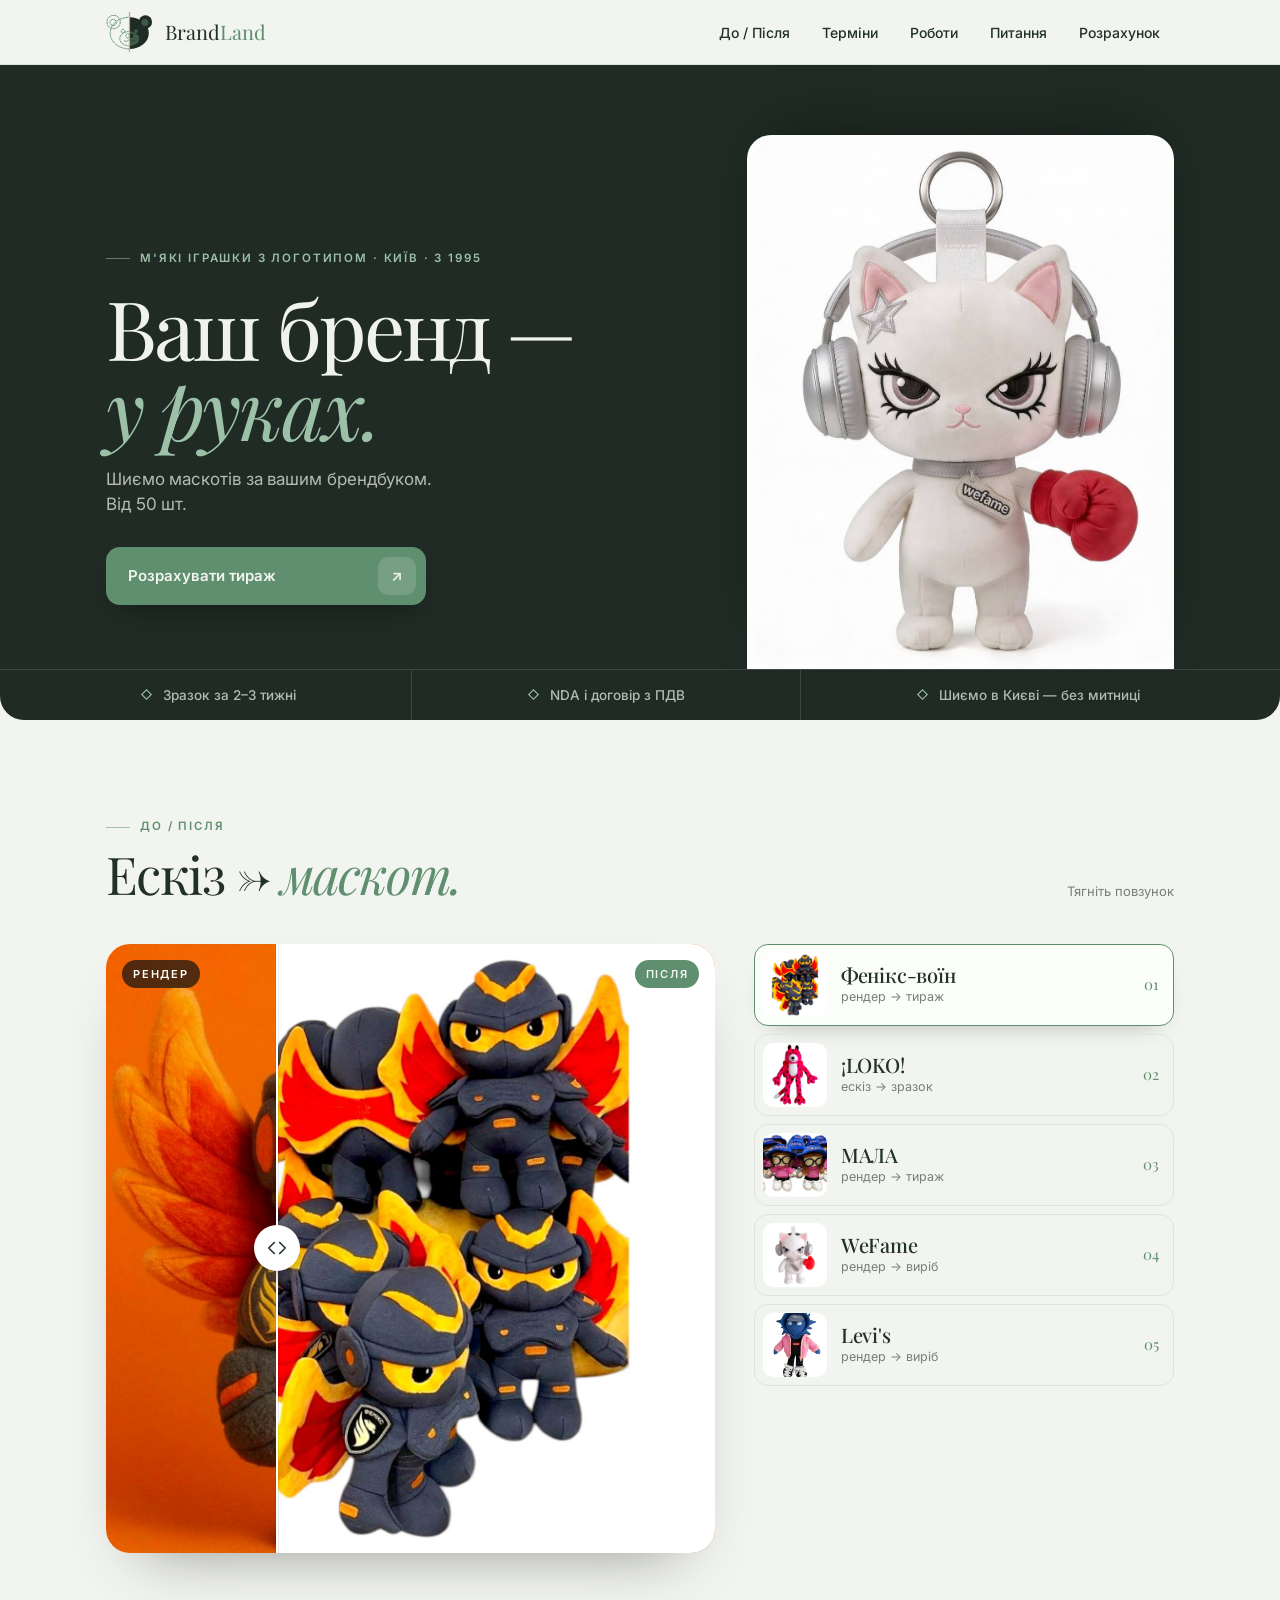
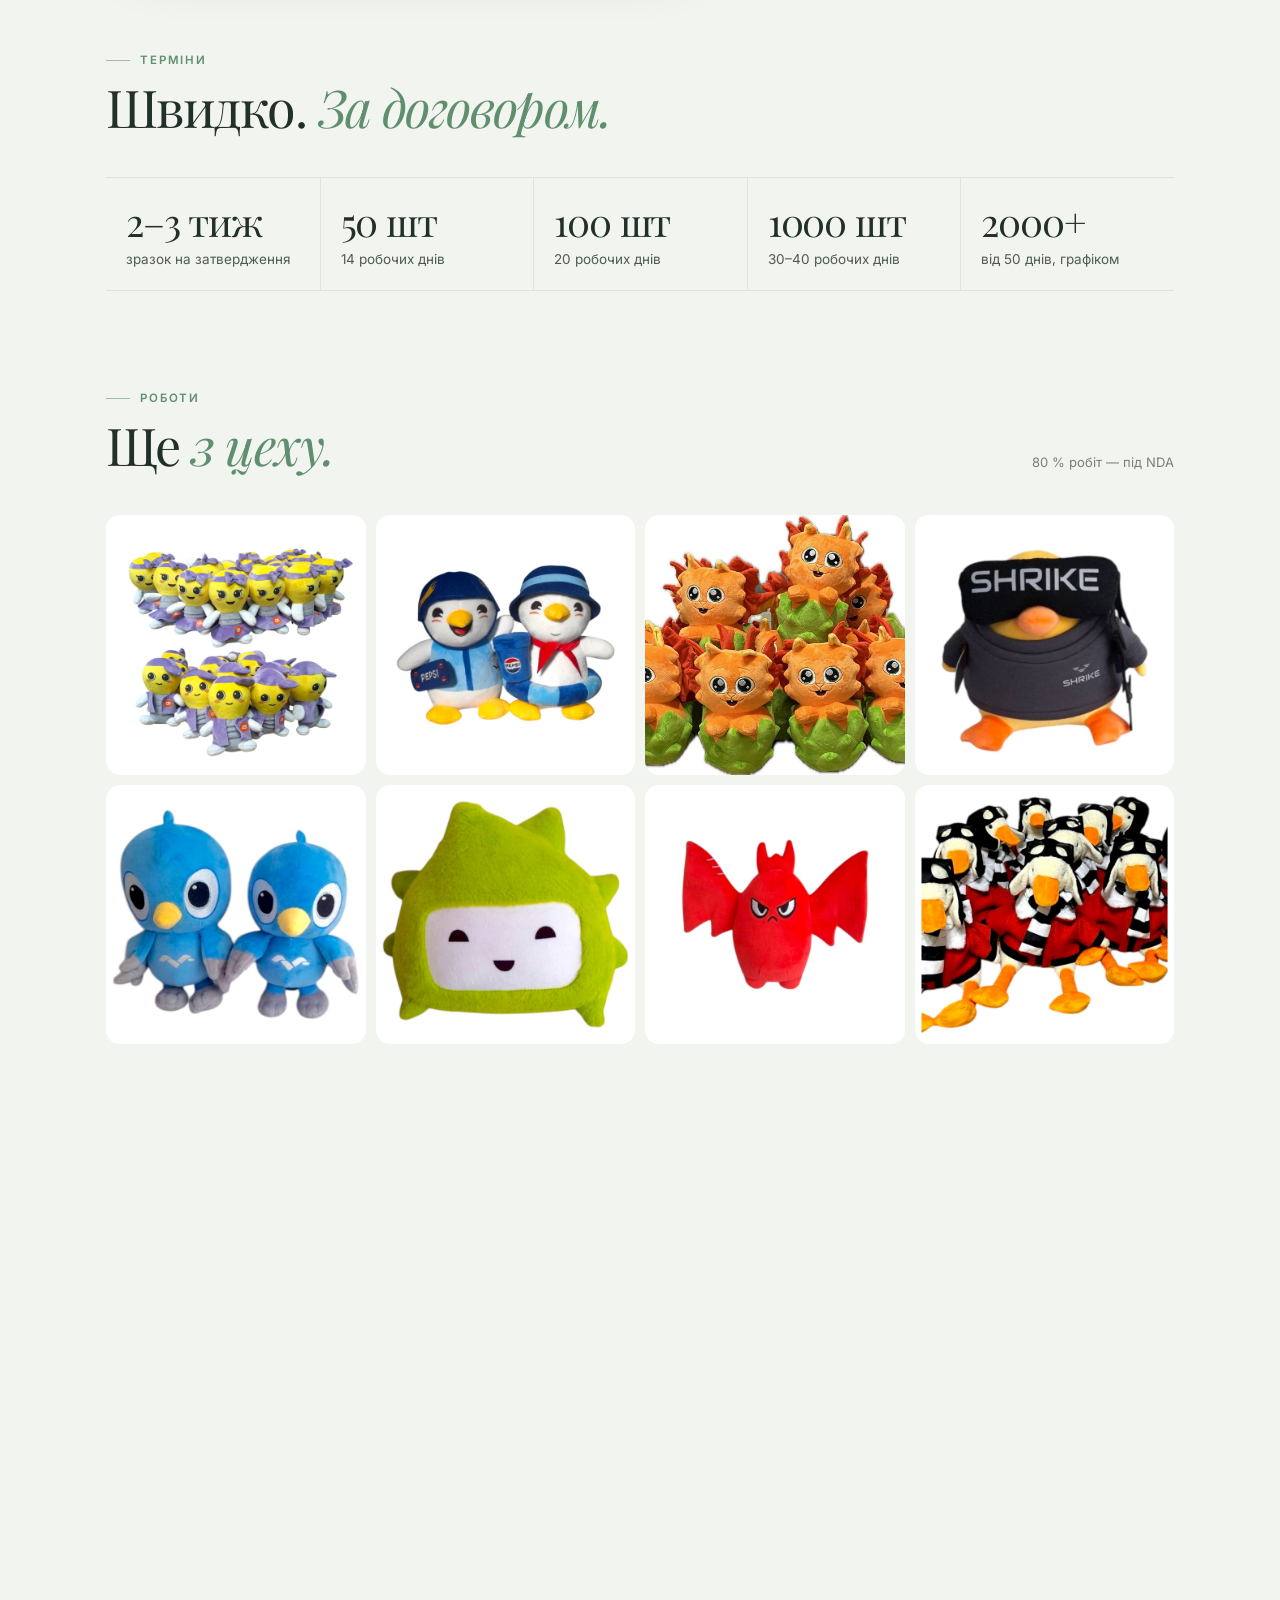
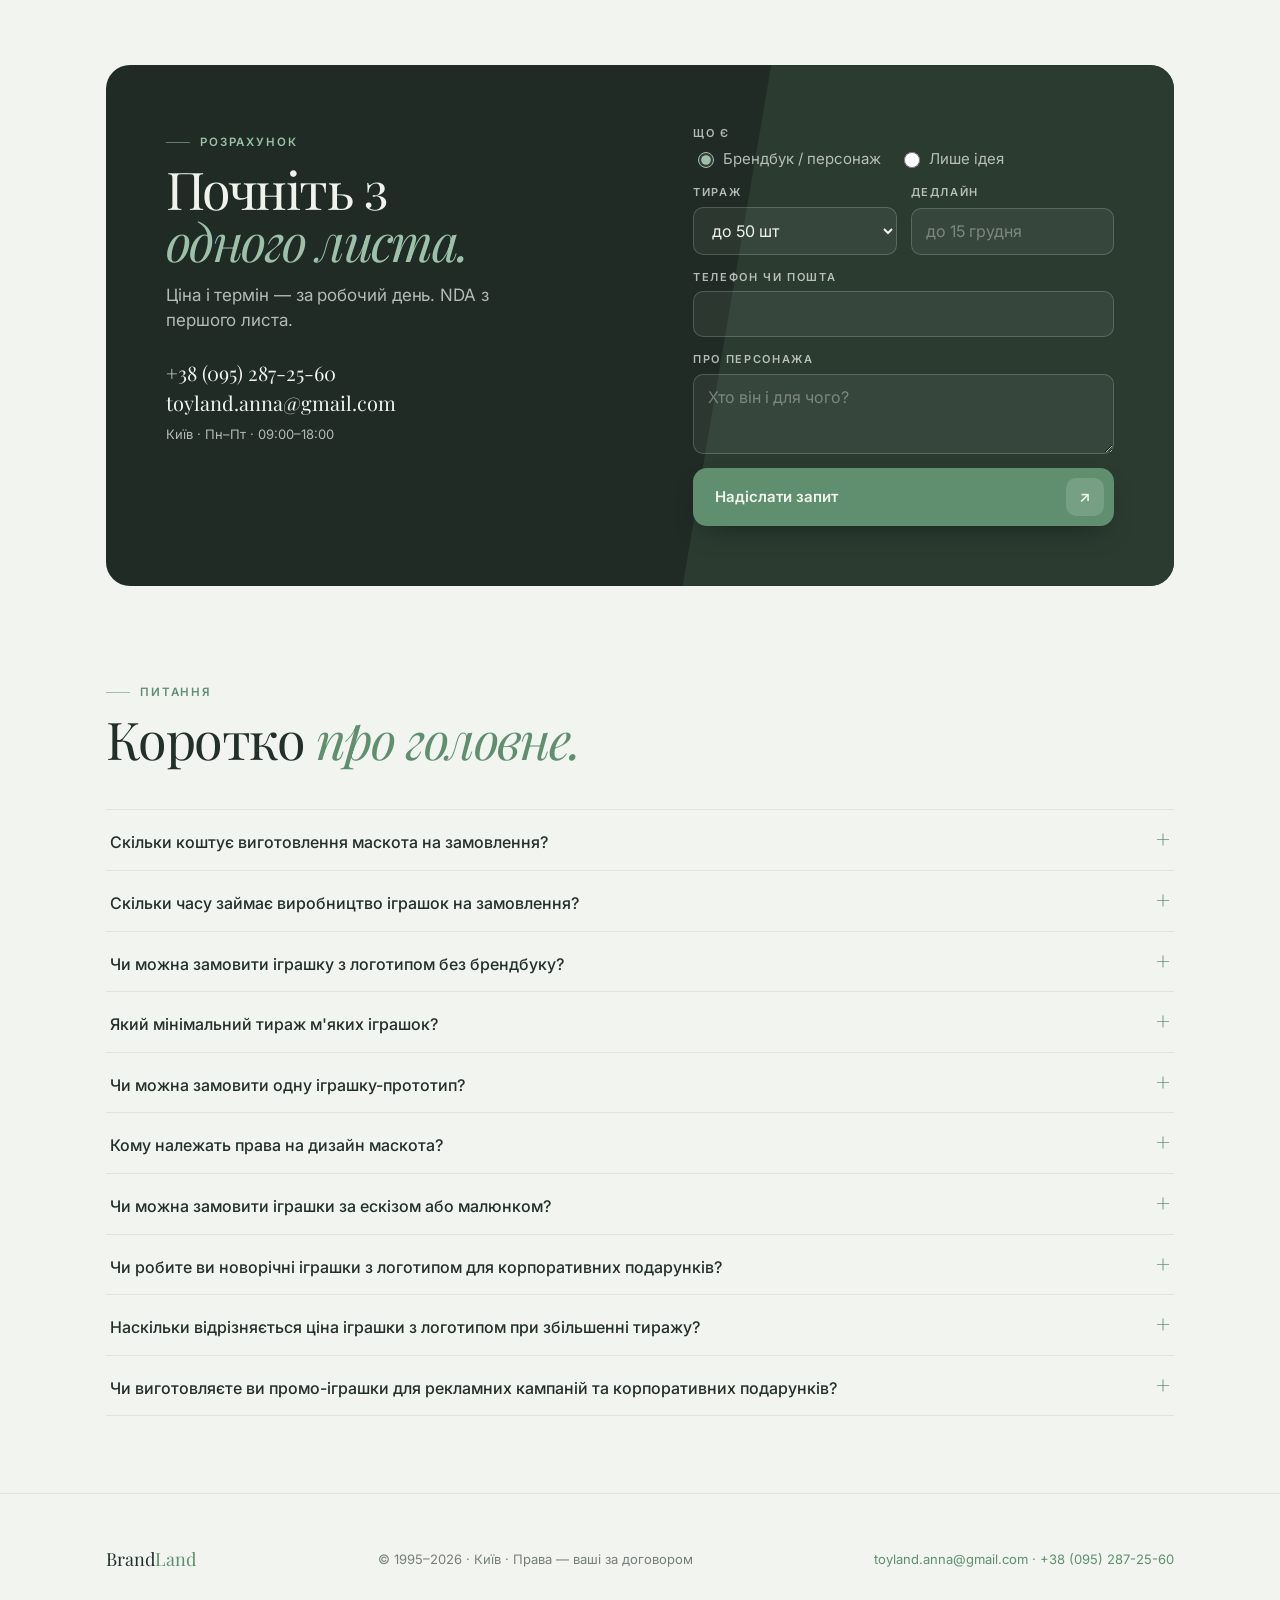
==== commit a11fd109: "Brand: new vector mark (sewing pattern → toy), favicon, header logo - images/brandland-mark.svg: bea" ====
--- a/public/index.html
+++ b/public/index.html
@@ -23,6 +23,9 @@
 <meta name="twitter:description" content="Виробництво в Києві з 1995: зразок 2–3 тижні, партія 50 шт — 14 днів.">
 <meta name="twitter:image" content="https://brandland.com.ua/images/wefamecat.jpg">
 <meta name="theme-color" content="#1F2B24">
+<link rel="icon" href="/images/favicon.svg" type="image/svg+xml">
+<link rel="icon" href="/images/favicon.ico" sizes="any">
+<link rel="apple-touch-icon" href="/images/apple-touch-icon.png">
 <link rel="preconnect" href="https://fonts.googleapis.com">
 <link rel="preconnect" href="https://fonts.gstatic.com" crossorigin>
 <link href="https://fonts.googleapis.com/css2?family=Playfair+Display:ital,wght@0,400;0,500;0,600;1,400;1,500&family=Inter:wght@400;500;600&display=swap" rel="stylesheet">
@@ -82,8 +85,8 @@
 .hdr{position:sticky;top:0;z-index:100;background:var(--page);border-bottom:1px solid var(--hairline);transition:background .45s ease,border-color .45s ease}
 .hdr__in{display:flex;align-items:center;justify-content:space-between;gap:24px;min-height:64px}
 .brand{display:flex;align-items:center;gap:12px;text-decoration:none}
-.brand__mark{width:36px;height:36px;border-radius:10px;display:grid;place-items:center;background:var(--panel);box-shadow:0 4px 12px -6px rgba(0,0,0,.4);transition:background .45s ease}
-.brand__mark svg{width:18px;height:18px}
+.brand__mark{display:block;flex:none;width:47px;height:40px}
+.brand__mark svg{display:block;width:100%;height:100%}
 .brand__name{font-family:var(--serif);font-size:20px;color:var(--ink);line-height:1.1;white-space:nowrap;transition:color .45s ease}
 .brand__name i{font-style:normal;color:var(--accent)}
 .nav{display:flex;align-items:center;gap:4px}
@@ -256,7 +259,7 @@
   "@type": ["Organization","LocalBusiness"],
   "name": "BrandLand",
   "url": "https://brandland.com.ua/",
-  "logo": "https://brandland.com.ua/images/wefamecat.jpg",
+  "logo": "https://brandland.com.ua/images/brandland-logo-512.png",
   "description": "Виробництво м'яких іграшок на замовлення: корпоративні маскоти, іграшки з логотипом, плюшеві талісмани для брендів. Київ, з 1995 року.",
   "foundingDate": "1995",
   "email": "toyland.anna@gmail.com",
@@ -303,8 +306,35 @@
   <div class="wrap hdr__in">
     <a class="brand" href="#top" aria-label="BrandLand — на головну">
       <span class="brand__mark" aria-hidden="true">
-        <svg viewBox="0 0 22 22" fill="none"><path d="M11 3 C 5.5 9, 5.5 13, 11 19 C 16.5 13, 16.5 9, 11 3 Z" stroke="#C9A470" stroke-width="1.3"/><circle cx="11" cy="11" r="2" fill="#C9A470"/></svg>
-      </span>
+      <svg viewBox="-280 -240 560 480">
+<defs>
+<clipPath id="bl-L"><rect x="-400" y="-400" width="400" height="800"/></clipPath>
+<clipPath id="bl-R"><rect x="0" y="-400" width="400" height="800"/></clipPath>
+<clipPath id="bl-ear"><circle cx="191" cy="-133" r="80"/></clipPath>
+</defs>
+<g transform="translate(0 13.25)">
+<g clip-path="url(#bl-L)" fill="none" stroke="#5F8F6E" stroke-width="11" stroke-dasharray="22 16" stroke-linecap="round" stroke-linejoin="round">
+<ellipse cx="0" cy="0" rx="232" ry="190"/>
+<circle cx="-191" cy="-133" r="80"/>
+<circle cx="-196" cy="-128" r="38"/>
+<ellipse cx="0" cy="67" rx="117" ry="87"/>
+<circle cx="-78" cy="-23" r="22"/>
+<ellipse cx="-22" cy="33" rx="22" ry="28"/>
+<path d="M-8 80Q-38 112-68 90"/>
+</g>
+<g clip-path="url(#bl-R)">
+<ellipse cx="0" cy="0" rx="232" ry="190" fill="#1F2B24"/>
+<circle cx="191" cy="-133" r="80" fill="#1F2B24"/>
+<circle cx="186" cy="-127" r="41" fill="#3E5A4B" clip-path="url(#bl-ear)"/>
+<ellipse cx="0" cy="67" rx="117" ry="87" fill="#3E5A4B"/>
+<circle cx="78" cy="-23" r="22" fill="#3E5A4B"/>
+<ellipse cx="22" cy="33" rx="22" ry="28" fill="#1F2B24"/>
+<path d="M8 80Q38 112 68 90" fill="none" stroke="#1F2B24" stroke-width="7" stroke-linecap="round"/>
+</g>
+<line x1="0" y1="-250" x2="0" y2="223.5" stroke="#C9A470" stroke-width="14" stroke-linecap="round"/>
+</g>
+      </svg>
+    </span>
       <span class="brand__name">Brand<i>Land</i></span>
     </a>
     <button class="burger" id="burger" aria-expanded="false" aria-controls="nav" aria-label="Меню">
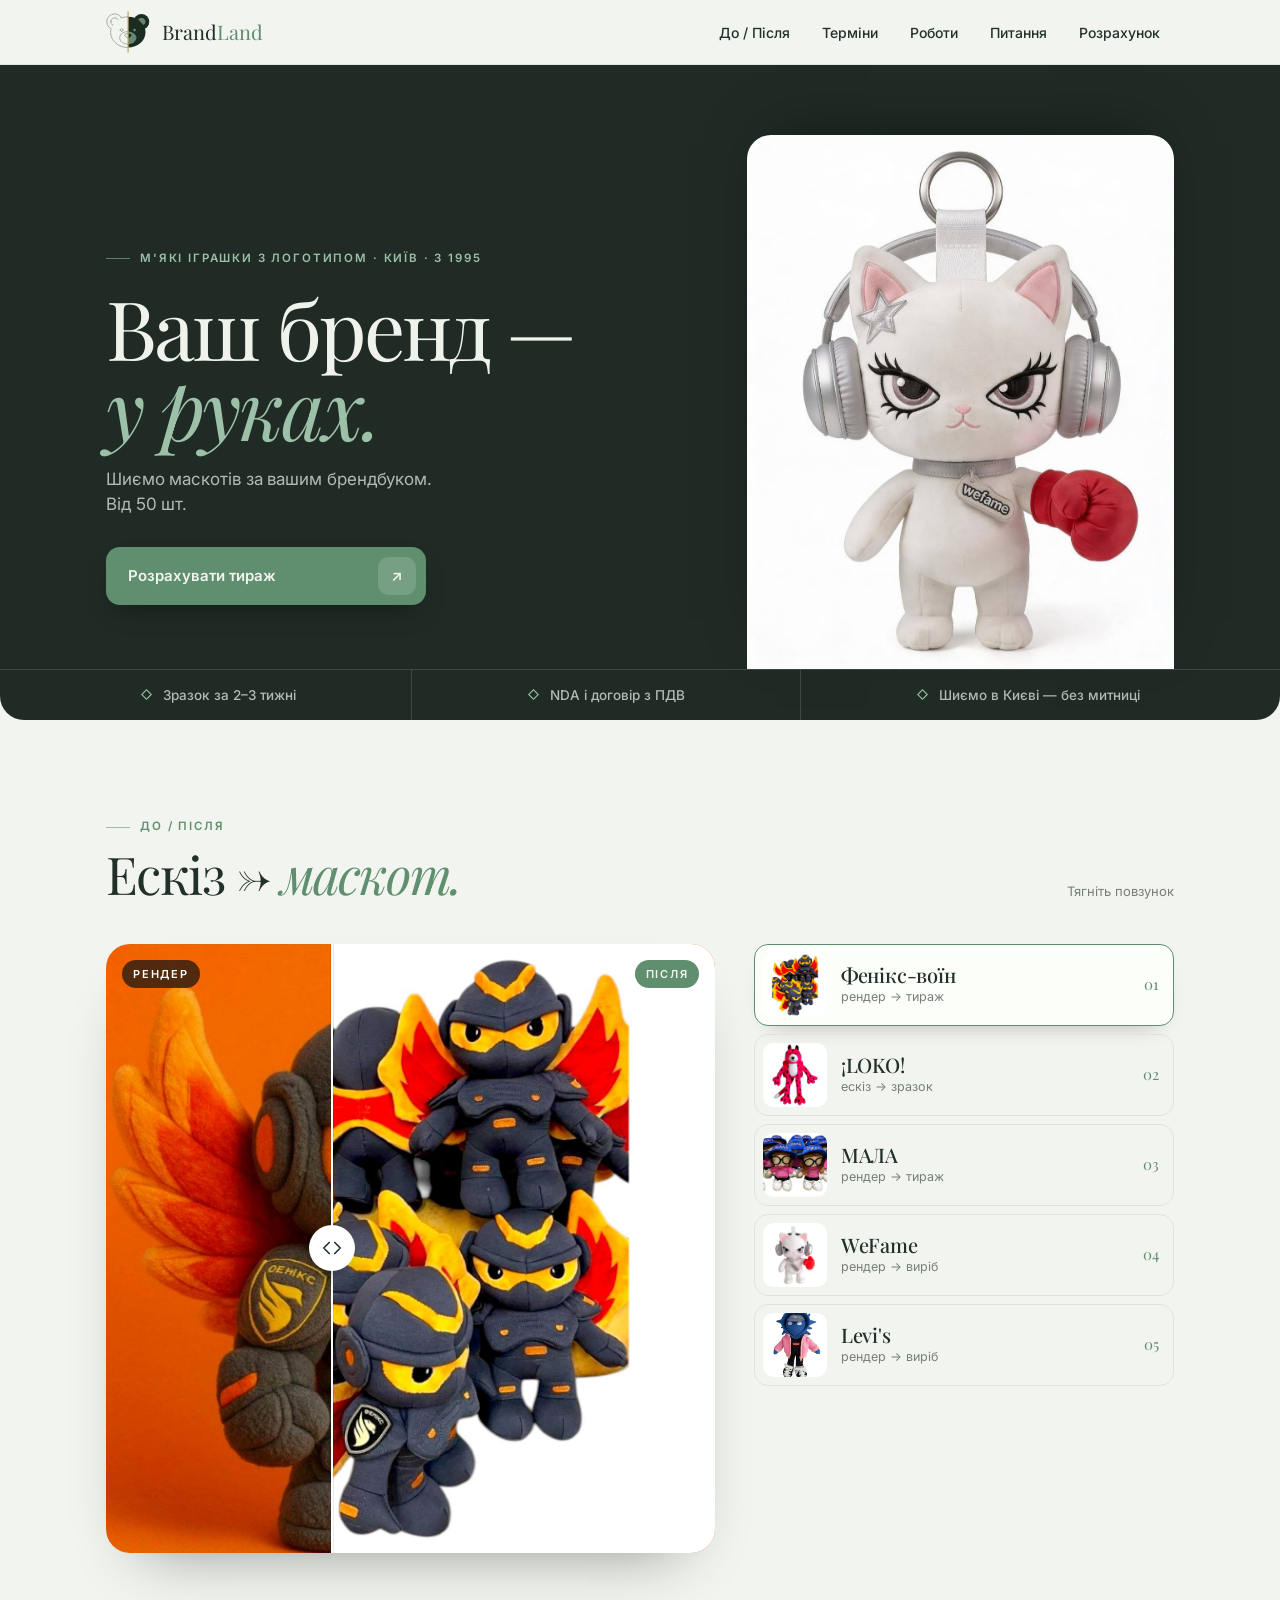
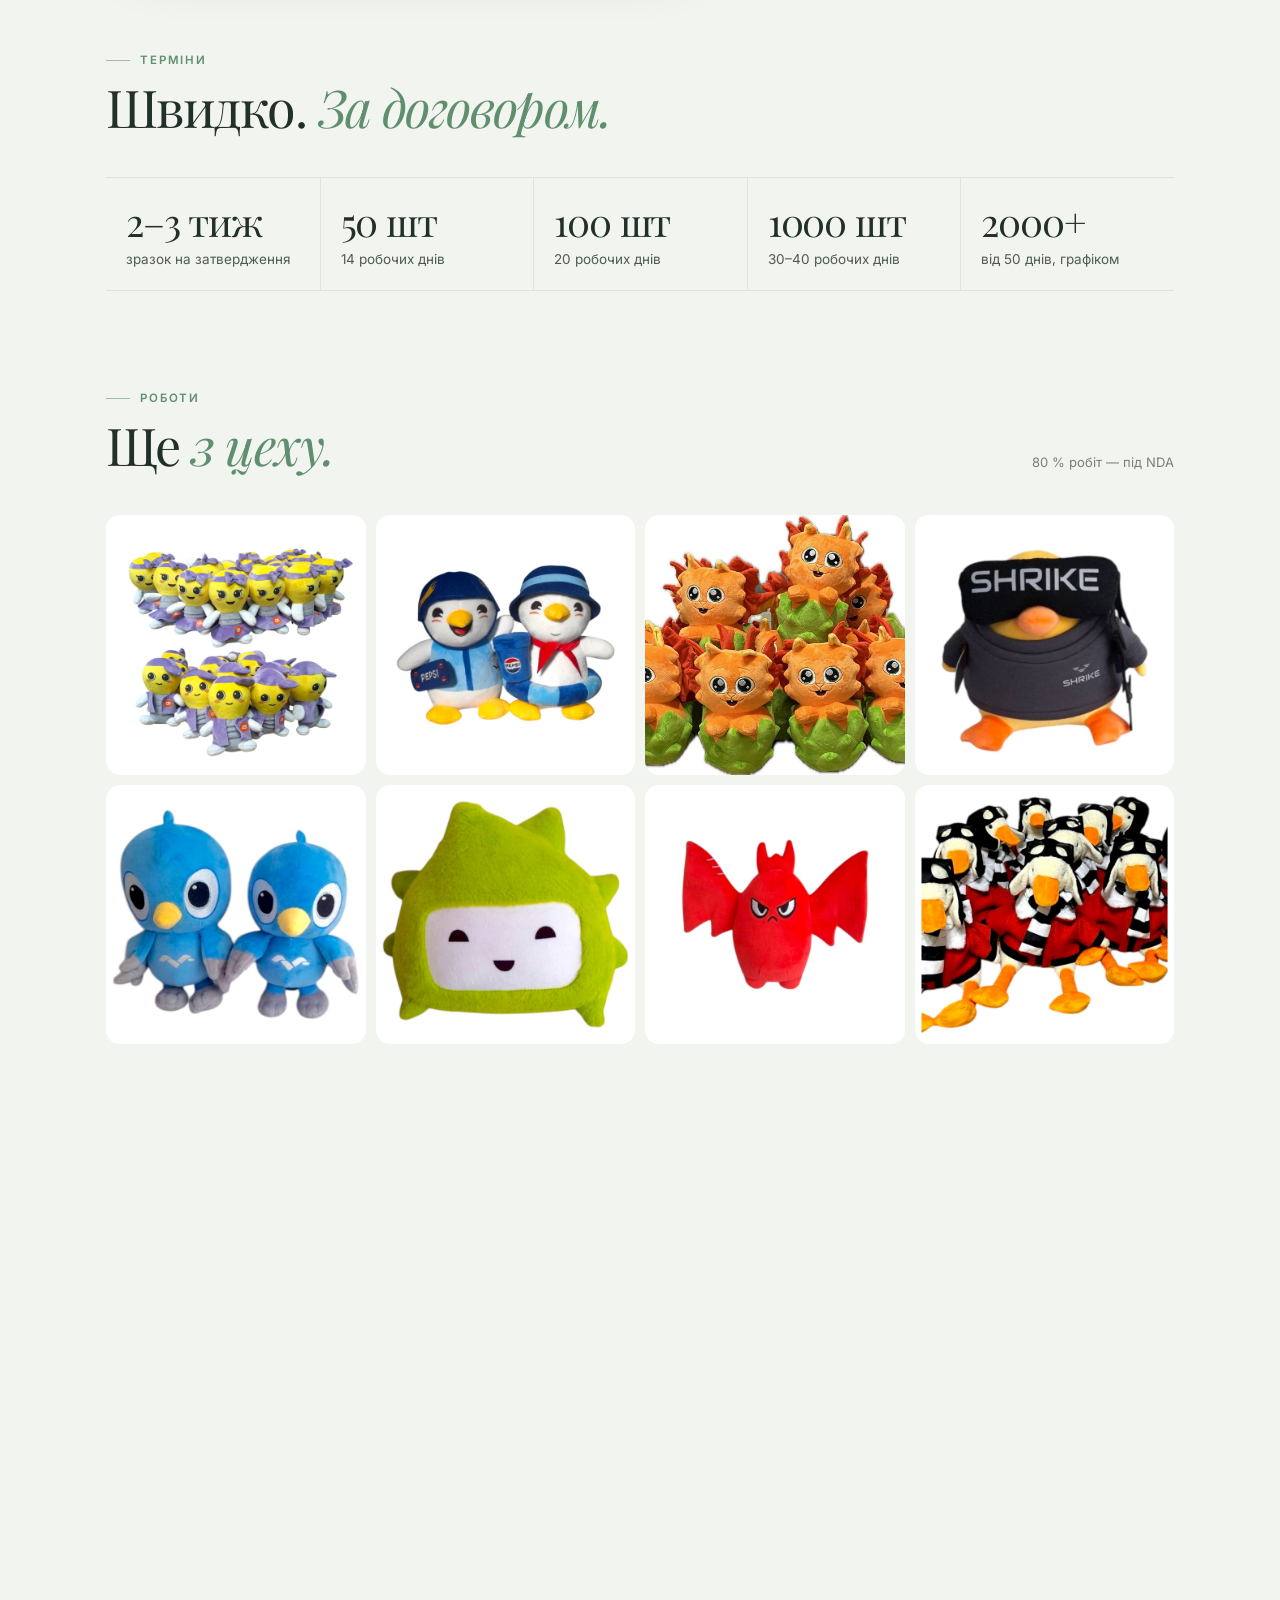
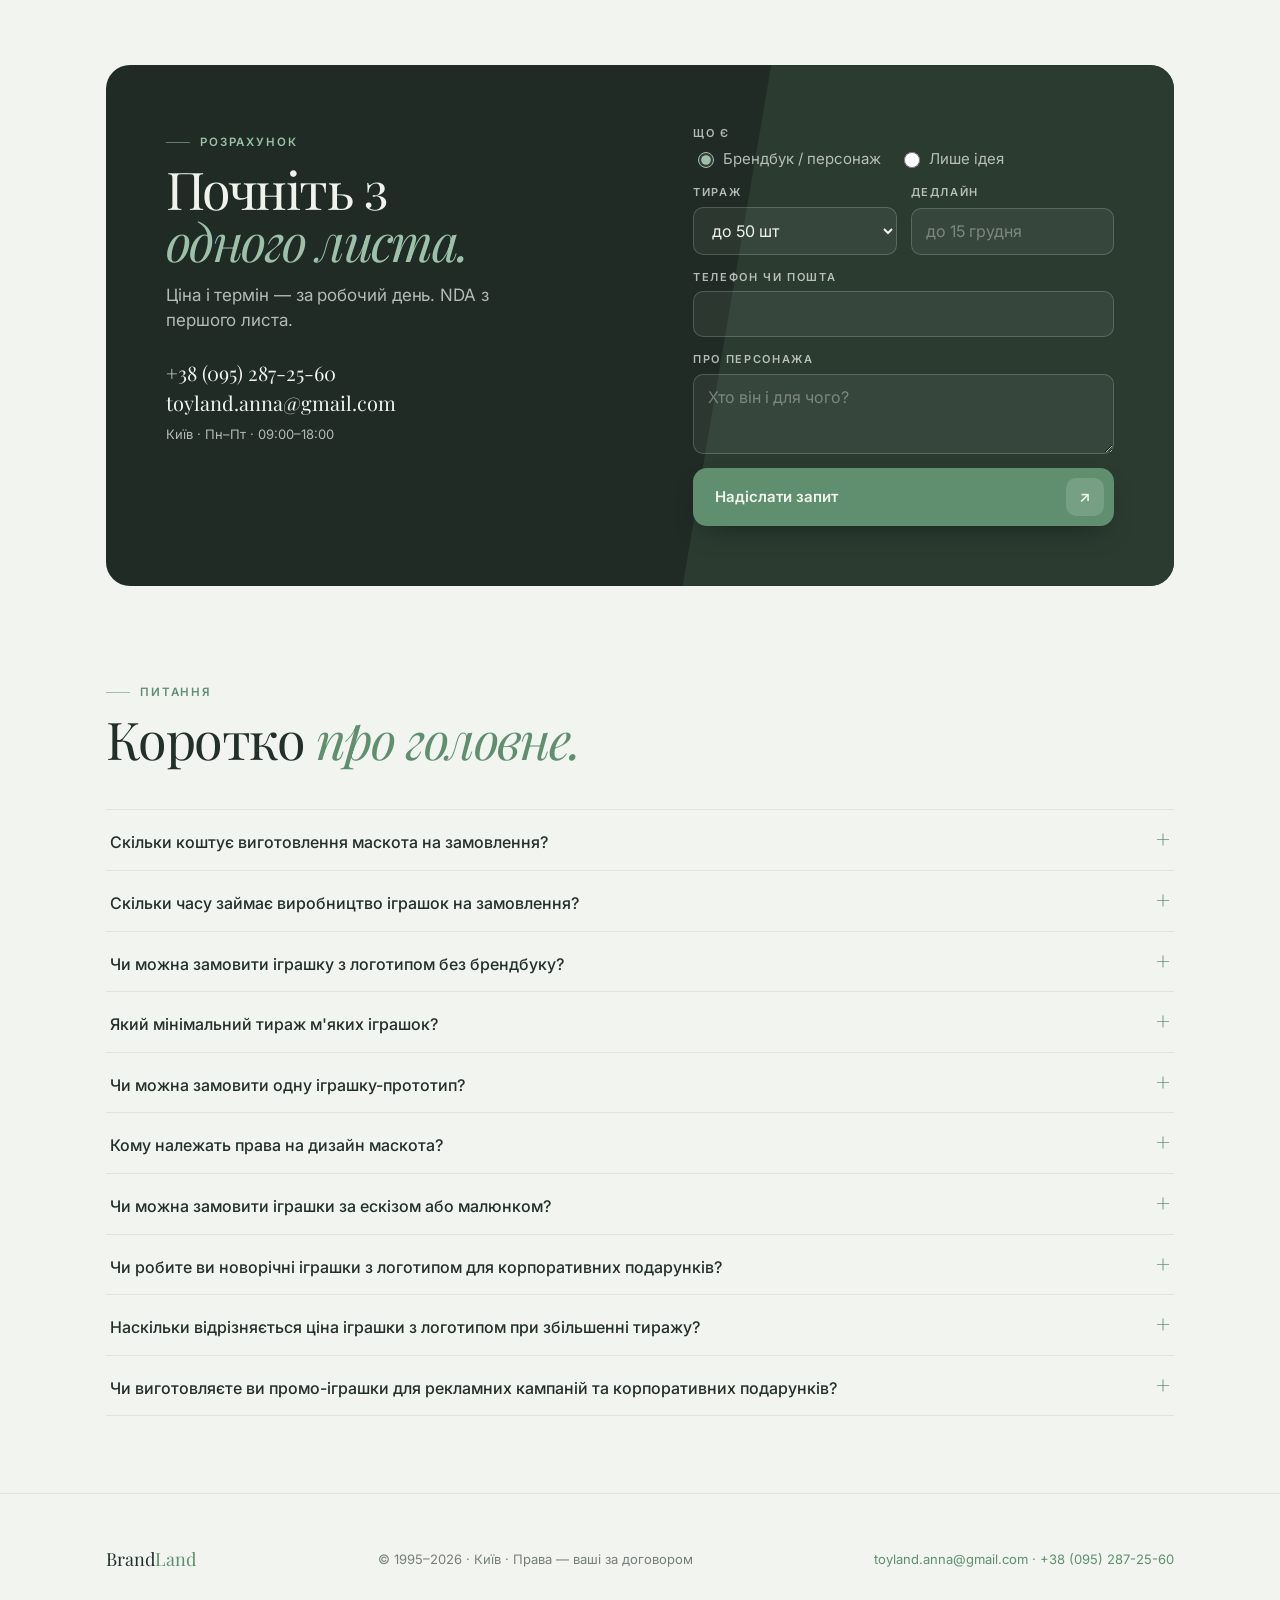
==== commit dc43e775: "Brand: redraw final logo as vector, update header mark and favicons - brand/: vector lockup (mark + " ====
--- a/public/index.html
+++ b/public/index.html
@@ -85,7 +85,7 @@
 .hdr{position:sticky;top:0;z-index:100;background:var(--page);border-bottom:1px solid var(--hairline);transition:background .45s ease,border-color .45s ease}
 .hdr__in{display:flex;align-items:center;justify-content:space-between;gap:24px;min-height:64px}
 .brand{display:flex;align-items:center;gap:12px;text-decoration:none}
-.brand__mark{display:block;flex:none;width:47px;height:40px}
+.brand__mark{display:block;flex:none;width:44px;height:42px}
 .brand__mark svg{display:block;width:100%;height:100%}
 .brand__name{font-family:var(--serif);font-size:20px;color:var(--ink);line-height:1.1;white-space:nowrap;transition:color .45s ease}
 .brand__name i{font-style:normal;color:var(--accent)}
@@ -306,34 +306,7 @@
   <div class="wrap hdr__in">
     <a class="brand" href="#top" aria-label="BrandLand — на головну">
       <span class="brand__mark" aria-hidden="true">
-      <svg viewBox="-280 -240 560 480">
-<defs>
-<clipPath id="bl-L"><rect x="-400" y="-400" width="400" height="800"/></clipPath>
-<clipPath id="bl-R"><rect x="0" y="-400" width="400" height="800"/></clipPath>
-<clipPath id="bl-ear"><circle cx="191" cy="-133" r="80"/></clipPath>
-</defs>
-<g transform="translate(0 13.25)">
-<g clip-path="url(#bl-L)" fill="none" stroke="#5F8F6E" stroke-width="11" stroke-dasharray="22 16" stroke-linecap="round" stroke-linejoin="round">
-<ellipse cx="0" cy="0" rx="232" ry="190"/>
-<circle cx="-191" cy="-133" r="80"/>
-<circle cx="-196" cy="-128" r="38"/>
-<ellipse cx="0" cy="67" rx="117" ry="87"/>
-<circle cx="-78" cy="-23" r="22"/>
-<ellipse cx="-22" cy="33" rx="22" ry="28"/>
-<path d="M-8 80Q-38 112-68 90"/>
-</g>
-<g clip-path="url(#bl-R)">
-<ellipse cx="0" cy="0" rx="232" ry="190" fill="#1F2B24"/>
-<circle cx="191" cy="-133" r="80" fill="#1F2B24"/>
-<circle cx="186" cy="-127" r="41" fill="#3E5A4B" clip-path="url(#bl-ear)"/>
-<ellipse cx="0" cy="67" rx="117" ry="87" fill="#3E5A4B"/>
-<circle cx="78" cy="-23" r="22" fill="#3E5A4B"/>
-<ellipse cx="22" cy="33" rx="22" ry="28" fill="#1F2B24"/>
-<path d="M8 80Q38 112 68 90" fill="none" stroke="#1F2B24" stroke-width="7" stroke-linecap="round"/>
-</g>
-<line x1="0" y1="-250" x2="0" y2="223.5" stroke="#C9A470" stroke-width="14" stroke-linecap="round"/>
-</g>
-      </svg>
+      <svg viewBox="190 268 602 580"><defs><clipPath id="bl-r"><rect x="492" y="0" width="600" height="2000"/></clipPath></defs><path d="M400,362.4 399.1,360.9 398.2,359.4 397.3,357.9 396.3,356.4 395.3,355 394.3,353.5 393.2,352.1 392.2,350.7 391.1,349.3 390,347.9 388.9,346.6 387.7,345.3 386.6,344 385.4,342.7 384.2,341.4 382.9,340.1 381.7,338.9 380.4,337.7 379.1,336.5 377.8,335.3 376.5,334.2 375.1,333 373.7,331.9 372.4,330.9 370.9,329.8 369.5,328.8 368.1,327.8 366.6,326.8 365.2,325.8 363.7,324.9 362.2,323.9 360.7,323.1 359.1,322.2 357.6,321.3 356,320.5 354.5,319.7 352.9,319 351.3,318.2 349.7,317.5 348.1,316.8 346.4,316.2 344.8,315.5 343.1,314.9 341.5,314.4 339.8,313.8 338.1,313.3 336.4,312.8 334.7,312.3 333,311.9 331.3,311.5 329.6,311.1 327.9,310.7 326.2,310.4 324.4,310.1 322.7,309.8 321,309.6 319.2,309.4 317.5,309.2 315.7,309 314,308.9 312.2,308.8 310.4,308.7 308.7,308.7 306.9,308.7 305.2,308.7 303.4,308.7 301.7,308.8 299.9,308.9 298.1,309 296.4,309.2 294.6,309.4 292.9,309.6 291.2,309.8 289.4,310.1 287.7,310.4 286,310.7 284.2,311.1 282.5,311.5 280.8,311.9 279.1,312.3 277.4,312.8 275.7,313.3 274.1,313.8 272.4,314.4 270.7,314.9 269.1,315.5 267.4,316.2 265.8,316.8 264.2,317.5 262.6,318.2 261,319 259.4,319.7 257.8,320.5 256.3,321.3 254.7,322.2 253.2,323.1 251.7,323.9 250.2,324.9 248.7,325.8 247.2,326.8 245.8,327.8 244.3,328.8 242.9,329.8 241.5,330.9 240.1,331.9 238.8,333 237.4,334.2 236.1,335.3 234.8,336.5 233.5,337.7 232.2,338.9 230.9,340.1 229.7,341.4 228.5,342.7 227.3,344 226.1,345.3 225,346.6 223.9,347.9 222.8,349.3 221.7,350.7 220.6,352.1 219.6,353.5 218.6,355 217.6,356.4 216.6,357.9 215.7,359.4 214.8,360.9 213.9,362.4 213,363.9 212.2,365.5 211.3,367 210.5,368.6 209.8,370.2 209,371.8 208.3,373.4 207.6,375 207,376.6 206.4,378.3 205.7,379.9 205.2,381.6 204.6,383.2 204.1,384.9 203.6,386.6 203.1,388.3 202.7,390 202.3,391.7 201.9,393.4 201.5,395.2 201.2,396.9 200.9,398.6 200.6,400.4 200.4,402.1 200.2,403.8 200,405.6 199.8,407.3 199.7,409.1 199.6,410.8 199.5,412.6 199.5,414.4 199.5,416.1 199.5,417.9 199.5,419.6 199.6,421.4 199.7,423.2 199.8,424.9 200,426.7 200.2,428.4 200.4,430.1 200.6,431.9 200.9,433.6 201.2,435.4 201.5,437.1 201.9,438.8 202.3,440.5 202.7,442.2 203.1,443.9 203.6,445.6 204.1,447.3 204.6,449 205.2,450.7 205.7,452.3 206.4,454 207,455.6 207.6,457.2 208.3,458.9 209,460.5 209.8,462.1 210.5,463.7 211.3,465.2 212.2,466.8 213,468.3 213.9,469.9 214.8,471.4 215.7,472.9 216.6,474.4 217.6,475.8 218.6,477.3 219.6,478.7 220.6,480.1 221.7,481.5 222.8,482.9 223.9,484.3 225,485.6 226.1,487 227.3,488.3 228.5,489.6 229.7,490.9 230.9,492.1 232.2,493.3 233.5,494.6 234.8,495.8 236.1,496.9 237.4,498.1 238.8,499.2 240.1,500.3 241.5,501.4 242.9,502.4 244.3,503.5 245.8,504.5 247.2,505.5 248.7,506.4 250.2,507.4 251.7,508.3 253.2,509.2 254.7,510.1 256.3,510.9 257.6,511.6 257.5,512.1 256.6,515.5 255.8,518.9 255.1,522.3 254.4,525.7 253.8,529.1 253.3,532.6 252.8,536 252.4,539.5 252,542.9 251.7,546.4 251.5,549.8 251.3,553.3 251.2,556.8 251.2,560.2 251.2,563.7 251.3,567.2 251.5,570.7 251.7,574.1 252,577.6 252.4,581 252.8,584.5 253.3,587.9 253.8,591.4 254.4,594.8 255.1,598.2 255.8,601.6 256.6,605 257.5,608.4 258.4,611.8 259.4,615.1 260.5,618.5 261.6,621.8 262.8,625.1 264,628.4 265.3,631.7 266.6,634.9 268.1,638.2 269.5,641.4 271.1,644.6 272.7,647.8 274.3,650.9 276,654 277.8,657.1 279.6,660.2 281.5,663.2 283.5,666.3 285.5,669.3 287.5,672.2 289.6,675.1 291.8,678 294,680.9 296.3,683.8 298.6,686.6 301,689.3 303.4,692.1 305.9,694.8 308.4,697.4 311,700 313.6,702.6 316.3,705.2 319,707.7 321.7,710.2 324.5,712.6 327.4,715 330.3,717.4 333.2,719.7 336.2,721.9 339.2,724.1 342.3,726.3 345.4,728.5 348.6,730.6 351.7,732.6 355,734.6 358.2,736.5 361.5,738.4 364.8,740.3 368.2,742.1 371.6,743.9 375,745.6 378.5,747.2 382,748.8 385.5,750.4 389,751.9 392.6,753.4 396.2,754.8 399.9,756.1 403.5,757.4 407.2,758.7 410.9,759.9 414.6,761 418.3,762.1 422.1,763.1 425.9,764.1 429.7,765.1 433.5,765.9 437.3,766.7 441.2,767.5 445,768.2 448.9,768.9 452.8,769.4 456.7,770 460.6,770.5 464.5,770.9 468.4,771.3 472.3,771.6 476.3,771.8 480.2,772 484.1,772.2 488,772.2M488,348.3 484.1,348.3 480.2,348.5 476.3,348.7 472.3,348.9 468.4,349.2 464.5,349.6 460.6,350 456.7,350.5 452.8,351.1 448.9,351.6 445,352.3 441.2,353 437.3,353.8 433.5,354.6 429.7,355.4 425.9,356.4 422.1,357.4 418.3,358.4 414.6,359.5 410.9,360.6 407.2,361.8 403.5,363.1 400.9,364 400.9,363.9 400,362.4M492,552.4 490.1,552.4 488.2,552.5 486.3,552.5 484.5,552.6 482.6,552.7 480.7,552.8 478.8,553 476.9,553.2 475.1,553.4 473.2,553.6 471.3,553.8 469.5,554.1 467.6,554.4 465.8,554.7 464,555 462.1,555.4 460.3,555.8 458.5,556.2 456.7,556.6 454.9,557 453.1,557.5 451.4,558 449.6,558.5 447.8,559 446.1,559.6 444.4,560.1 442.7,560.7 441,561.4 439.3,562 437.6,562.6 435.9,563.3 434.3,564 432.7,564.7 431.1,565.5 429.5,566.2 427.9,567 426.3,567.8 424.8,568.6 423.3,569.5 421.8,570.3 420.3,571.2 418.8,572.1 417.4,573 415.9,573.9 414.5,574.9 413.1,575.8 411.8,576.8 410.4,577.8 409.1,578.8 407.8,579.8 406.5,580.9 405.2,581.9 404,583 402.8,584.1 401.6,585.2 400.5,586.3 399.3,587.4 398.2,588.6 397.1,589.7 396.1,590.9 395,592.1 394,593.3 393,594.5 392.1,595.7 391.1,596.9 390.2,598.2 389.4,599.4 388.5,600.7 387.7,602 386.9,603.3 386.1,604.6 385.4,605.9 384.7,607.2 384,608.5 383.4,609.8 382.7,611.2 382.1,612.5 381.6,613.9 381,615.2 380.5,616.6 380.1,618 379.6,619.3 379.2,620.7 378.8,622.1 378.5,623.5 378.2,624.9 377.9,626.3 377.6,627.7 377.4,629.1 377.2,630.5 377,631.9 376.9,633.3 376.8,634.8 376.7,636.2 376.6,637.6 376.6,639 376.6,640.4 376.7,641.8 376.8,643.2 376.9,644.7 377,646.1 377.2,647.5 377.4,648.9 377.6,650.3 377.9,651.7 378.2,653.1 378.5,654.5 378.8,655.9 379.2,657.3 379.6,658.7 380.1,660 380.5,661.4 381,662.8 381.6,664.1 382.1,665.5 382.7,666.8 383.4,668.2 384,669.5 384.7,670.8 385.4,672.1 386.1,673.4 386.9,674.7 387.7,676 388.5,677.3 389.4,678.6 390.2,679.8 391.1,681.1 392.1,682.3 393,683.5 394,684.7 395,685.9 396.1,687.1 397.1,688.3 398.2,689.4 399.3,690.6 400.5,691.7 401.6,692.8 402.8,693.9 404,695 405.2,696.1 406.5,697.1 407.8,698.2 409.1,699.2 410.4,700.2 411.8,701.2 413.1,702.2 414.5,703.1 415.9,704.1 417.4,705 418.8,705.9 420.3,706.8 421.8,707.7 423.3,708.5 424.8,709.4 426.3,710.2 427.9,711 429.5,711.8 431.1,712.5 432.7,713.3 434.3,714 435.9,714.7 437.6,715.4 439.3,716 441,716.6 442.7,717.3 444.4,717.9 446.1,718.4 447.8,719 449.6,719.5 451.4,720 453.1,720.5 454.9,721 456.7,721.4 458.5,721.8 460.3,722.2 462.1,722.6 464,723 465.8,723.3 467.6,723.6 469.5,723.9 471.3,724.2 473.2,724.4 475.1,724.6 476.9,724.8 478.8,725 480.7,725.2 482.6,725.3 484.5,725.4 486.3,725.5 488.2,725.5 490.1,725.6 492,725.6M421.3,530.8 421.3,530.2 421.3,529.5 421.2,528.9 421.2,528.3 421.1,527.7 421,527.1 420.8,526.5 420.7,525.9 420.5,525.3 420.3,524.8 420.1,524.2 419.9,523.6 419.6,523 419.4,522.5 419.1,521.9 418.8,521.4 418.5,520.9 418.2,520.4 417.8,519.9 417.4,519.4 417.1,518.9 416.7,518.4 416.3,518 415.8,517.5 415.4,517.1 414.9,516.7 414.5,516.3 414,515.9 413.5,515.6 413,515.2 412.5,514.9 412,514.6 411.4,514.3 410.9,514 410.3,513.7 409.8,513.5 409.2,513.3 408.6,513 408,512.9 407.4,512.7 406.8,512.5 406.2,512.4 405.6,512.3 405,512.2 404.4,512.1 403.8,512.1 403.2,512.1 402.6,512.1 402,512.1 401.4,512.1 400.8,512.1 400.1,512.2 399.5,512.3 398.9,512.4 398.3,512.5 397.7,512.7 397.2,512.9 396.6,513 396,513.3 395.4,513.5 394.9,513.7 394.3,514 393.8,514.3 393.2,514.6 392.7,514.9 392.2,515.2 391.7,515.6 391.2,515.9 390.7,516.3 390.2,516.7 389.8,517.1 389.4,517.5 388.9,518 388.5,518.4 388.1,518.9 387.7,519.4 387.4,519.9 387,520.4 386.7,520.9 386.4,521.4 386.1,521.9 385.8,522.5 385.5,523 385.3,523.6 385.1,524.2 384.9,524.8 384.7,525.3 384.5,525.9 384.4,526.5 384.2,527.1 384.1,527.7 384,528.3 384,528.9 383.9,529.5 383.9,530.2 383.9,530.8 383.9,531.4 383.9,532 384,532.6 384,533.2 384.1,533.8 384.2,534.4 384.4,535 384.5,535.6 384.7,536.2 384.9,536.8 385.1,537.4 385.3,537.9 385.5,538.5 385.8,539.1 386.1,539.6 386.4,540.1 386.7,540.7 387,541.2 387.4,541.7 387.7,542.2 388.1,542.6 388.5,543.1 388.9,543.6 389.4,544 389.8,544.4 390.2,544.8 390.7,545.2 391.2,545.6 391.7,546 392.2,546.3 392.7,546.7 393.2,547 393.8,547.3 394.3,547.6 394.9,547.8 395.4,548.1 396,548.3 396.6,548.5 397.2,548.7 397.7,548.9 398.3,549 398.9,549.1 399.5,549.2 400.1,549.3 400.8,549.4 401.4,549.5 402,549.5 402.6,549.5 403.2,549.5 403.8,549.5 404.4,549.4 405,549.3 405.6,549.2 406.2,549.1 406.8,549 407.4,548.9 408,548.7 408.6,548.5 409.2,548.3 409.8,548.1 410.3,547.8 410.9,547.6 411.4,547.3 412,547 412.5,546.7 413,546.3 413.5,546 414,545.6 414.5,545.2 414.9,544.8 415.4,544.4 415.8,544 416.3,543.6 416.7,543.1 417.1,542.6 417.4,542.2 417.8,541.7 418.2,541.2 418.5,540.7 418.8,540.1 419.1,539.6 419.4,539.1 419.6,538.5 419.9,537.9 420.1,537.4 420.3,536.8 420.5,536.2 420.7,535.6 420.8,535 421,534.4 421.1,533.8 421.2,533.2 421.2,532.6 421.3,532 421.3,531.4 421.3,530.8M492,637 482,637 463,627 452,616 447,605 447,598 454,589 462,585 492,581.2M253.8,416.5 253.8,415.2 253.9,413.9 253.9,412.6 254,411.3 254.2,410 254.4,408.7 254.6,407.4 254.8,406.1 255.1,404.8 255.4,403.5 255.7,402.3 256.1,401 256.5,399.8 256.9,398.5 257.4,397.3 257.9,396.1 258.4,394.9 258.9,393.7 259.5,392.5 260.1,391.3 260.7,390.2 261.4,389.1 262.1,387.9 262.8,386.8 263.5,385.8 264.3,384.7 265.1,383.7 265.9,382.6 266.8,381.6 267.6,380.6 268.5,379.7 269.4,378.7 270.4,377.8 271.3,376.9 272.3,376.1 273.3,375.2 274.3,374.4 275.4,373.6 276.4,372.8 277.5,372.1 278.6,371.4 279.7,370.7 280.9,370 282,369.4 283.2,368.8 284.4,368.2 285.5,367.7 286.7,367.2 288,366.7 289.2,366.2 290.4,365.8 291.7,365.4 292.9,365 294.2,364.7 295.5,364.4 296.8,364.1 298.1,363.9 299.3,363.7 300.6,363.5 301.9,363.4 303.3,363.3 304.6,363.2 305.9,363.1 307.2,363.1 308.5,363.1 309.8,363.2 311.1,363.3 312.4,363.4 313.7,363.5 315,363.7 316.3,363.9 317.6,364.1 318.9,364.4 320.2,364.7 321.4,365 322.7,365.4 323.9,365.8 325.2,366.2 326.4,366.7 327.6,367.2 328.8,367.7 330,368.2 331.2,368.8 332.4,369.4 333.5,370 334.6,370.7 335.8,371.4 336.8,372.1 337.9,372.8 339,373.6 340,374.4 341.1,375.2 342.1,376.1 343,376.9 344,377.8 344.9,378.7 345.9,379.7 346.7,380.6 347.6,381.6 348.5,382.6 349.3,383.7 350.1,384.7 350.8,385.8 351.5,386.7M279.8,462.3 279.7,462.3 278.6,461.6 277.5,460.9 276.4,460.2 275.4,459.4 274.3,458.6 273.3,457.8 272.3,456.9 271.3,456.1 270.4,455.2 269.4,454.3 268.5,453.3 267.6,452.4 266.8,451.4 265.9,450.4 265.1,449.4 264.3,448.3 263.5,447.3 262.8,446.2 262.1,445.1 261.4,444 260.7,442.8 260.1,441.7 259.5,440.5 258.9,439.3 258.4,438.1 257.9,436.9 257.4,435.7 256.9,434.5 256.5,433.3 256.1,432 255.7,430.7 255.4,429.5 255.1,428.2 254.8,426.9 254.6,425.6 254.4,424.3 254.2,423 254,421.7 253.9,420.4 253.9,419.1 253.8,417.8 253.8,416.5" fill="none" stroke="#768979" stroke-width="11" stroke-dasharray="26 16" stroke-linecap="round" stroke-linejoin="round"/><g clip-path="url(#bl-r)" fill="#1B2C22"><ellipse cx="492" cy="560.2" rx="240.8" ry="212"/><circle cx="677.1" cy="416.1" r="107.5"/><path fill="#678870" d="M730.2,415.2 730.1,413.9 730.1,412.6 730,411.3 729.8,410 729.6,408.7 729.4,407.4 729.2,406.1 728.9,404.8 728.6,403.5 728.3,402.3 727.9,401 727.5,399.8 727.1,398.5 726.6,397.3 726.1,396.1 725.6,394.9 725.1,393.7 724.5,392.5 723.9,391.3 723.3,390.2 722.6,389.1 721.9,387.9 721.2,386.8 720.5,385.8 719.7,384.7 718.9,383.7 718.1,382.6 717.2,381.6 716.4,380.6 715.5,379.7 714.6,378.7 713.6,377.8 712.7,376.9 711.7,376.1 710.7,375.2 709.7,374.4 708.6,373.6 707.6,372.8 706.5,372.1 705.4,371.4 704.3,370.7 703.1,370 702,369.4 700.8,368.8 699.6,368.2 698.5,367.7 697.3,367.2 696,366.7 694.8,366.2 693.6,365.8 692.3,365.4 691.1,365 689.8,364.7 688.5,364.4 687.2,364.1 685.9,363.9 684.7,363.7 683.4,363.5 682.1,363.4 680.7,363.3 679.4,363.2 678.1,363.1 676.8,363.1 675.5,363.1 674.2,363.2 672.9,363.3 671.6,363.4 670.3,363.5 669,363.7 667.7,363.9 666.4,364.1 665.1,364.4 663.8,364.7 662.6,365 661.3,365.4 660.1,365.8 658.8,366.2 657.6,366.7 656.4,367.2 655.2,367.7 654,368.2 652.8,368.8 651.6,369.4 650.5,370 649.4,370.7 648.2,371.4 647.2,372.1 646.1,372.8 645,373.6 644,374.4 642.9,375.2 641.9,376.1 641,376.9 640,377.8 639.1,378.7 638.1,379.7 637.3,380.6 636.4,381.6 635.5,382.6 634.7,383.7 633.9,384.7 633.2,385.8 632.8,386.3 704.6,462.1 705.4,461.6 706.5,460.9 707.6,460.2 708.6,459.4 709.7,458.6 710.7,457.8 711.7,456.9 712.7,456.1 713.6,455.2 714.6,454.3 715.5,453.3 716.4,452.4 717.2,451.4 718.1,450.4 718.9,449.4 719.7,448.3 720.5,447.3 721.2,446.2 721.9,445.1 722.6,444 723.3,442.8 723.9,441.7 724.5,440.5 725.1,439.3 725.6,438.1 726.1,436.9 726.6,435.7 727.1,434.5 727.5,433.3 727.9,432 728.3,430.7 728.6,429.5 728.9,428.2 729.2,426.9 729.4,425.6 729.6,424.3 729.8,423 730,421.7 730.1,420.4 730.1,419.1 730.2,417.8 730.2,416.5 730.2,415.2Z"/><circle fill="#678870" cx="581.4" cy="530.8" r="18.7"/><ellipse fill="#678870" cx="492" cy="639" rx="115.4" ry="86.6"/><path d="M490,581C484.7,589.7 488,627.7 490,637C492,646.3 496.8,638.7 502,637C507.2,635.3 516,630.5 521,627C526,623.5 529.3,619.7 532,616C534.7,612.3 536.2,608 537,605C537.8,602 538.2,600.7 537,598C535.8,595.3 532.5,591.2 530,589C527.5,586.8 528.7,586.3 522,585C515.3,583.7 495.3,572.3 490,581Z"/></g><rect x="484" y="273" width="16" height="570" fill="#BCA161"/></svg>
     </span>
       <span class="brand__name">Brand<i>Land</i></span>
     </a>
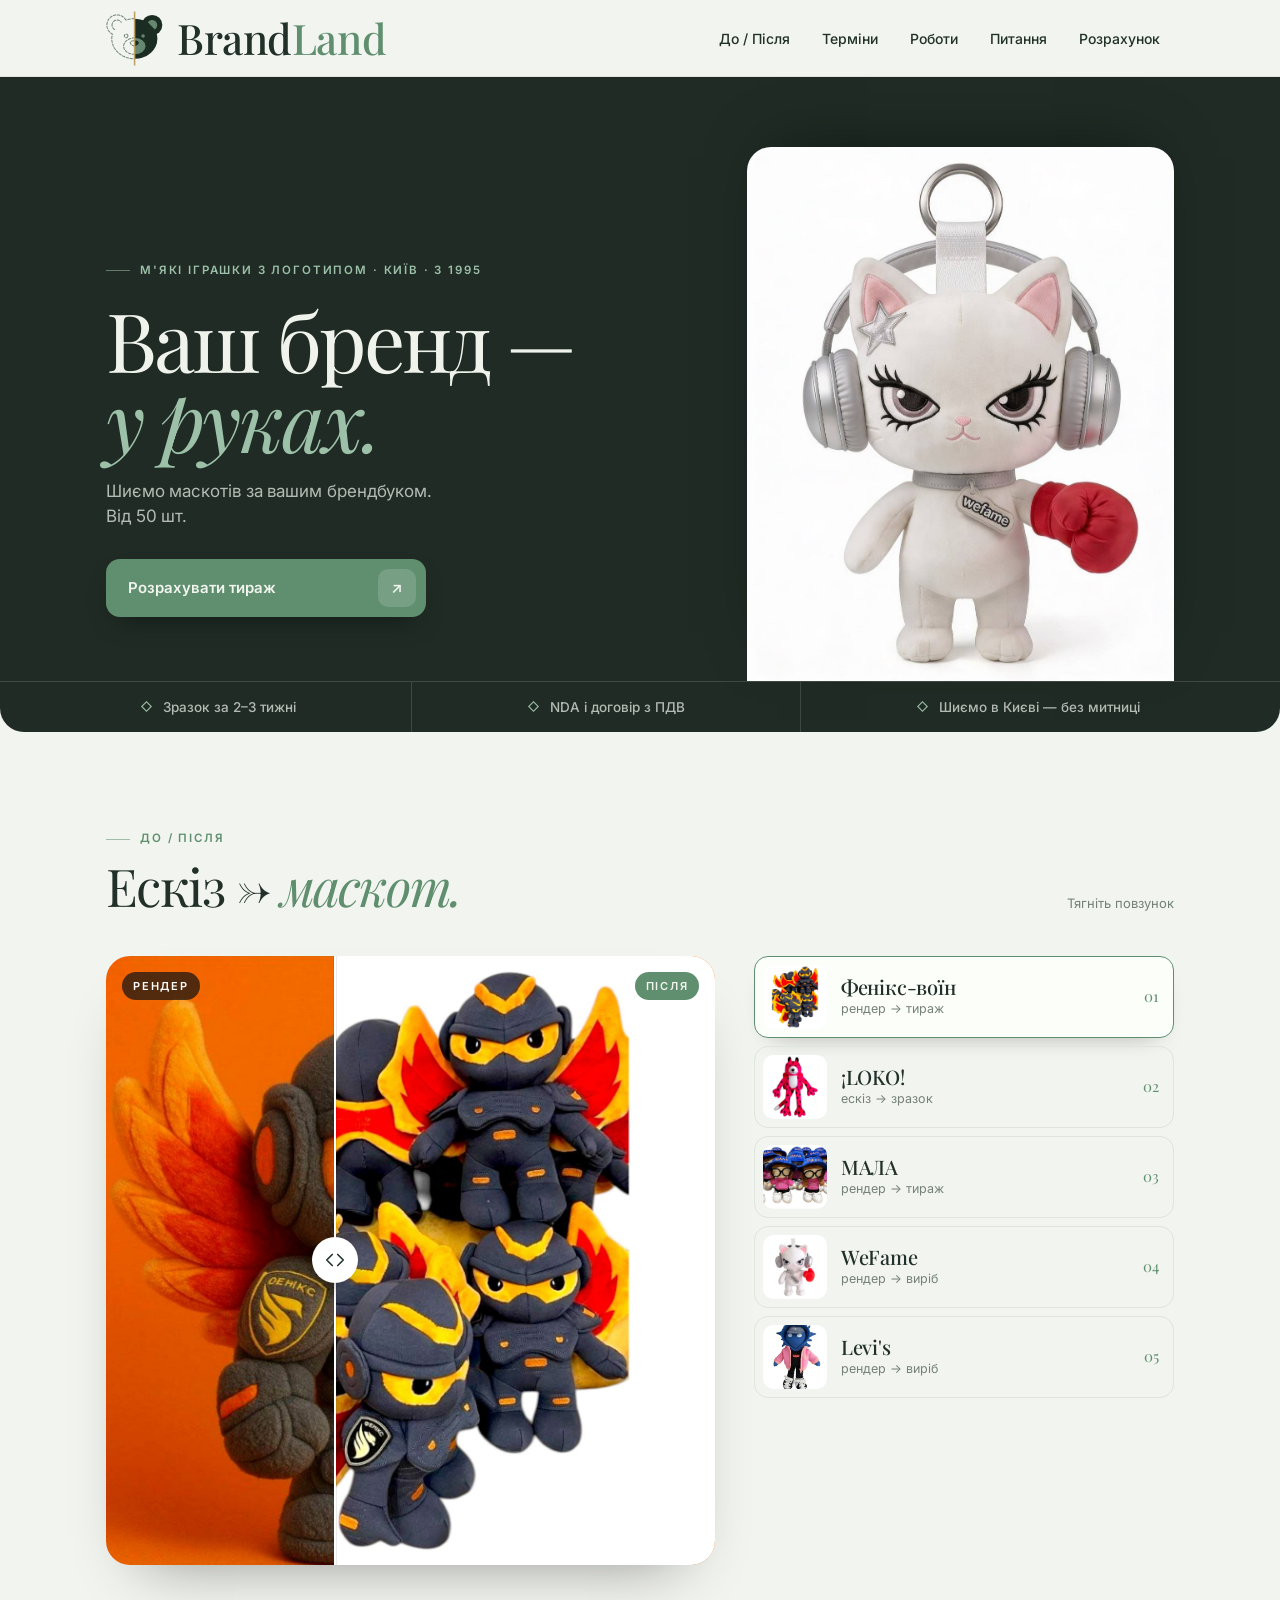
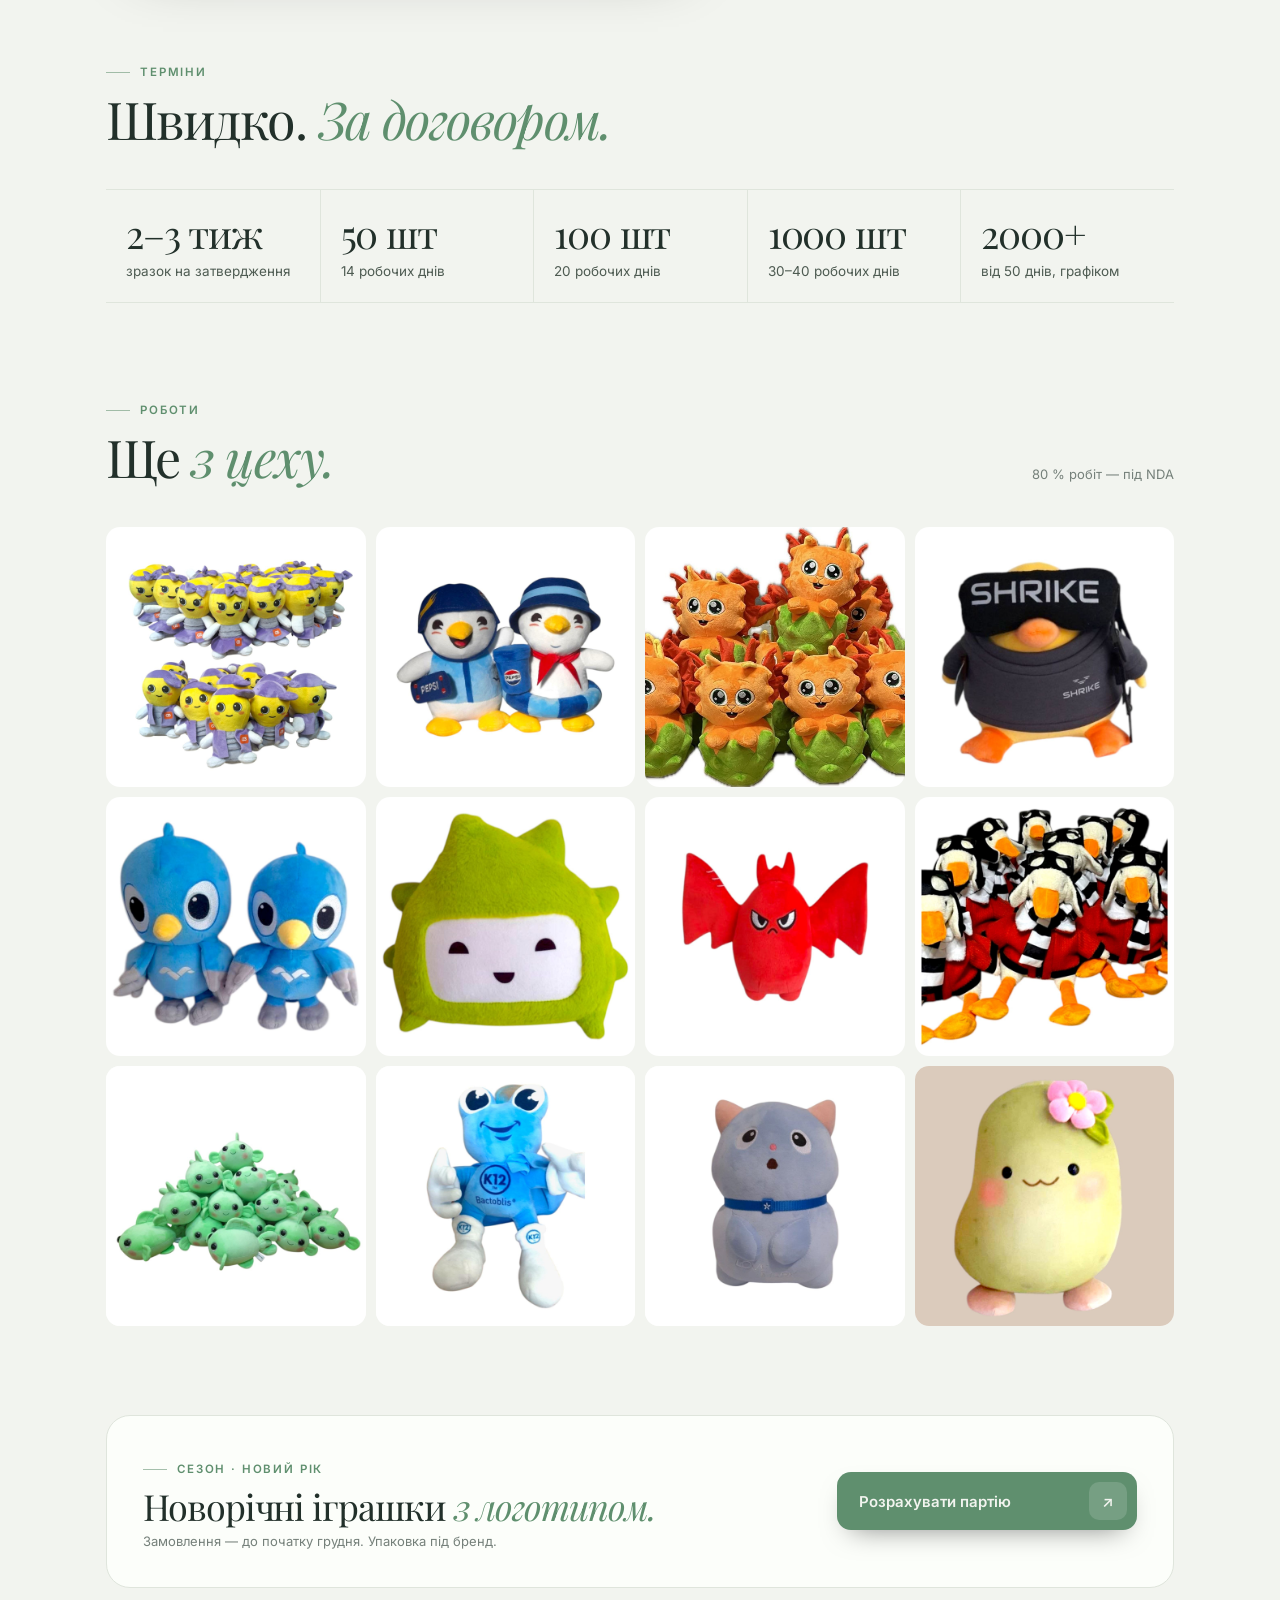
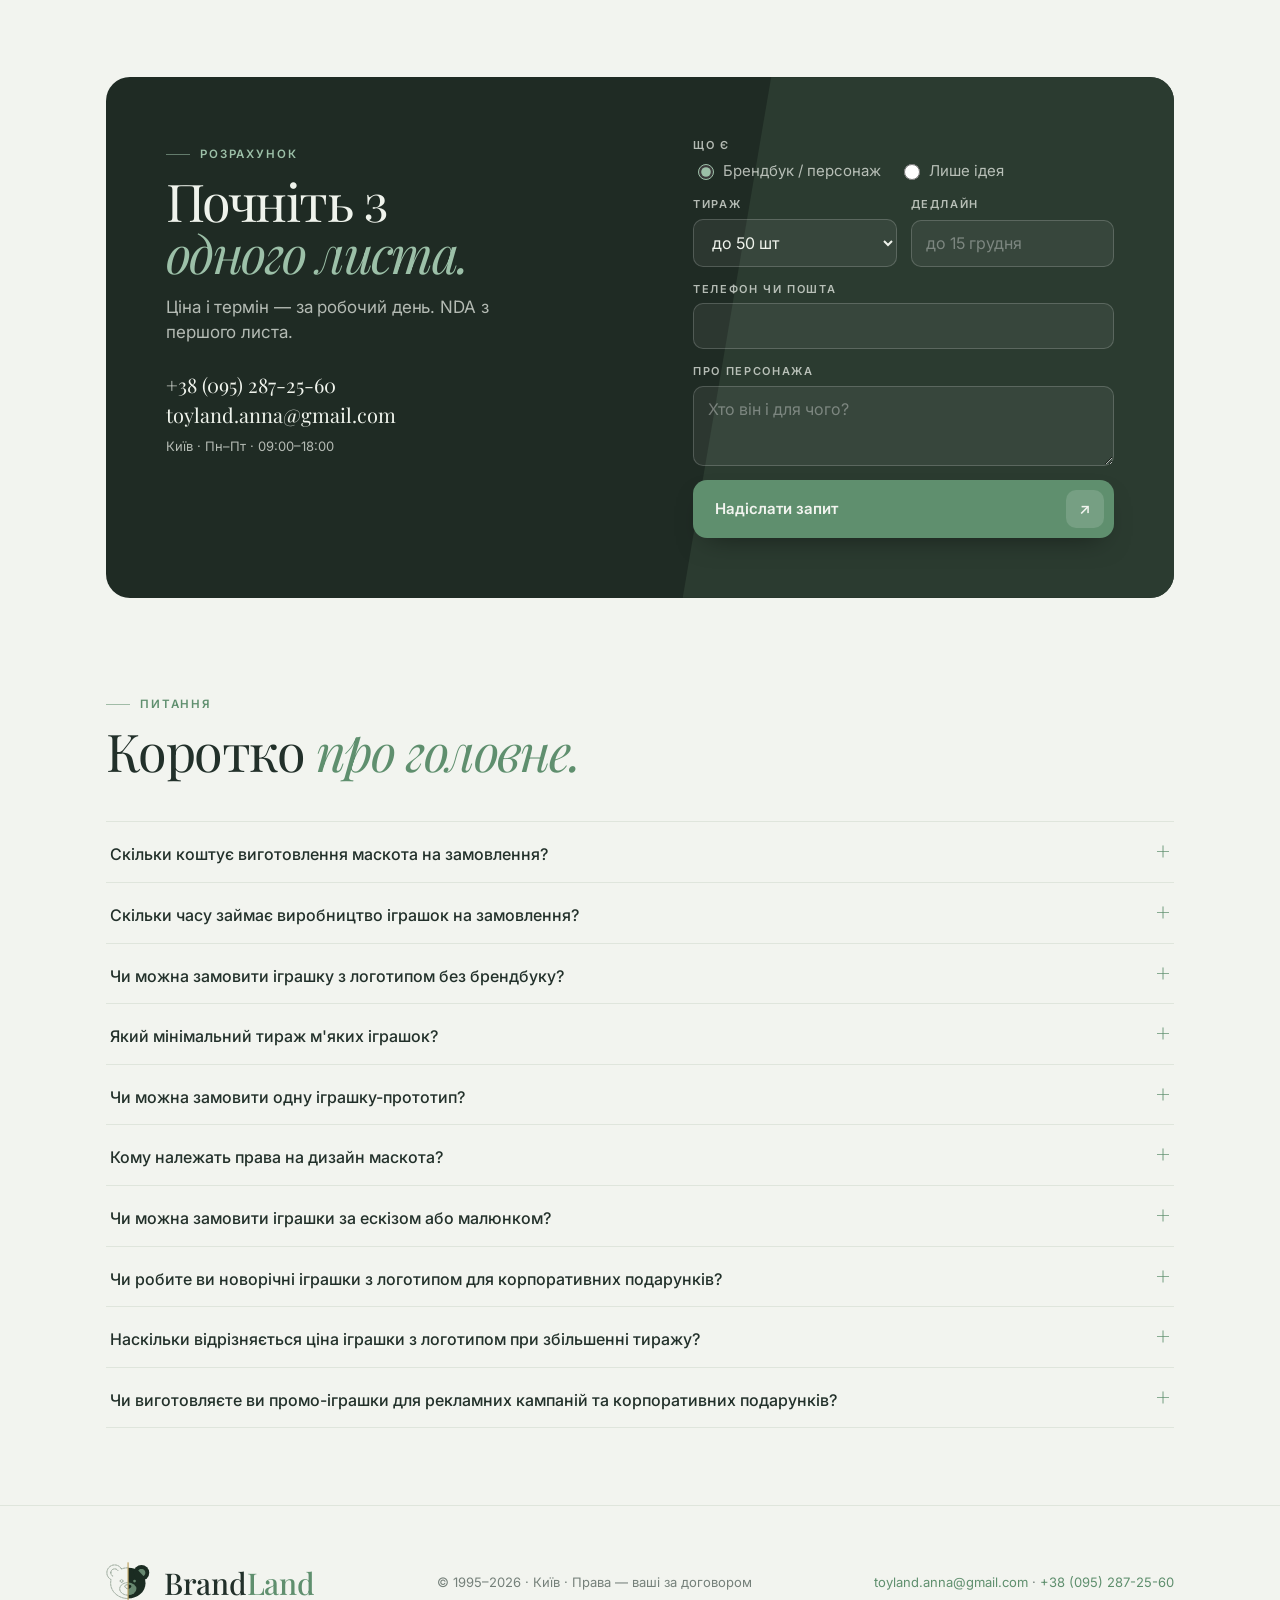
==== commit b8c9521b: "Header: large BrandLand wordmark, logo lockup in footer - header wordmark 20px -> 42px (Playfair 500" ====
--- a/public/index.html
+++ b/public/index.html
@@ -77,17 +77,19 @@
 .micro{font-size:13px;line-height:1.4;color:var(--muted);margin:0}
 .skip{position:absolute;left:-9999px;top:0;z-index:300;background:var(--card);border-radius:8px;padding:14px 24px;font-size:16px;color:var(--ink);text-decoration:none}
 .skip:focus{left:16px;top:16px}
-.sec{padding:clamp(56px,7vw,104px) 0;position:relative;scroll-margin-top:72px}
+.sec{padding:clamp(56px,7vw,104px) 0;position:relative;scroll-margin-top:92px}
 .sec-head{display:flex;align-items:end;justify-content:space-between;gap:24px;flex-wrap:wrap;margin-bottom:clamp(28px,3.5vw,44px)}
 .sec-head .h2{margin-top:12px}
 
 /* ══ ХЕДЕР ══ */
 .hdr{position:sticky;top:0;z-index:100;background:var(--page);border-bottom:1px solid var(--hairline);transition:background .45s ease,border-color .45s ease}
-.hdr__in{display:flex;align-items:center;justify-content:space-between;gap:24px;min-height:64px}
-.brand{display:flex;align-items:center;gap:12px;text-decoration:none}
-.brand__mark{display:block;flex:none;width:44px;height:42px}
+.hdr__in{display:flex;align-items:center;justify-content:space-between;gap:24px;min-height:76px}
+.brand{display:flex;align-items:center;gap:14px;text-decoration:none}
+.brand__mark{display:block;flex:none;width:57px;height:55px}
 .brand__mark svg{display:block;width:100%;height:100%}
-.brand__name{font-family:var(--serif);font-size:20px;color:var(--ink);line-height:1.1;white-space:nowrap;transition:color .45s ease}
+.brand__name{font-family:var(--serif);font-size:42px;font-weight:500;letter-spacing:-.01em;color:var(--ink);line-height:1;white-space:nowrap;transition:color .45s ease}
+.brand--ftr .brand__mark{width:44px;height:42px}
+.brand--ftr .brand__name{font-size:30px}
 .brand__name i{font-style:normal;color:var(--accent)}
 .nav{display:flex;align-items:center;gap:4px}
 .nav a{font-size:14px;font-weight:500;color:var(--ink);text-decoration:none;padding:8px 14px;border-radius:8px;transition:background .2s ease,color .2s ease}
@@ -243,6 +245,10 @@
   .quote__grid{grid-template-columns:1fr}
 }
 @media (max-width:640px){
+  .hdr__in{min-height:64px}
+  .brand{gap:10px}
+  .brand__mark{width:44px;height:42px}
+  .brand__name{font-size:30px}
   .lead{font-size:16px}
   .row2{grid-template-columns:1fr}
 }
@@ -521,7 +527,10 @@
 
 <footer class="ftr">
   <div class="wrap ftr__in">
-    <span class="brand__name" style="font-size:18px">Brand<i>Land</i></span>
+    <a class="brand brand--ftr" href="#top" aria-label="BrandLand — на початок">
+      <img class="brand__mark" src="/images/brandland-mark-small.svg" alt="" width="44" height="42" loading="lazy">
+      <span class="brand__name">Brand<i>Land</i></span>
+    </a>
     <p>© 1995–2026 · Київ · Права — ваші за договором</p>
     <p><a href="mailto:toyland.anna@gmail.com">toyland.anna@gmail.com</a> · <a href="tel:+380952872560">+38 (095) 287-25-60</a></p>
   </div>
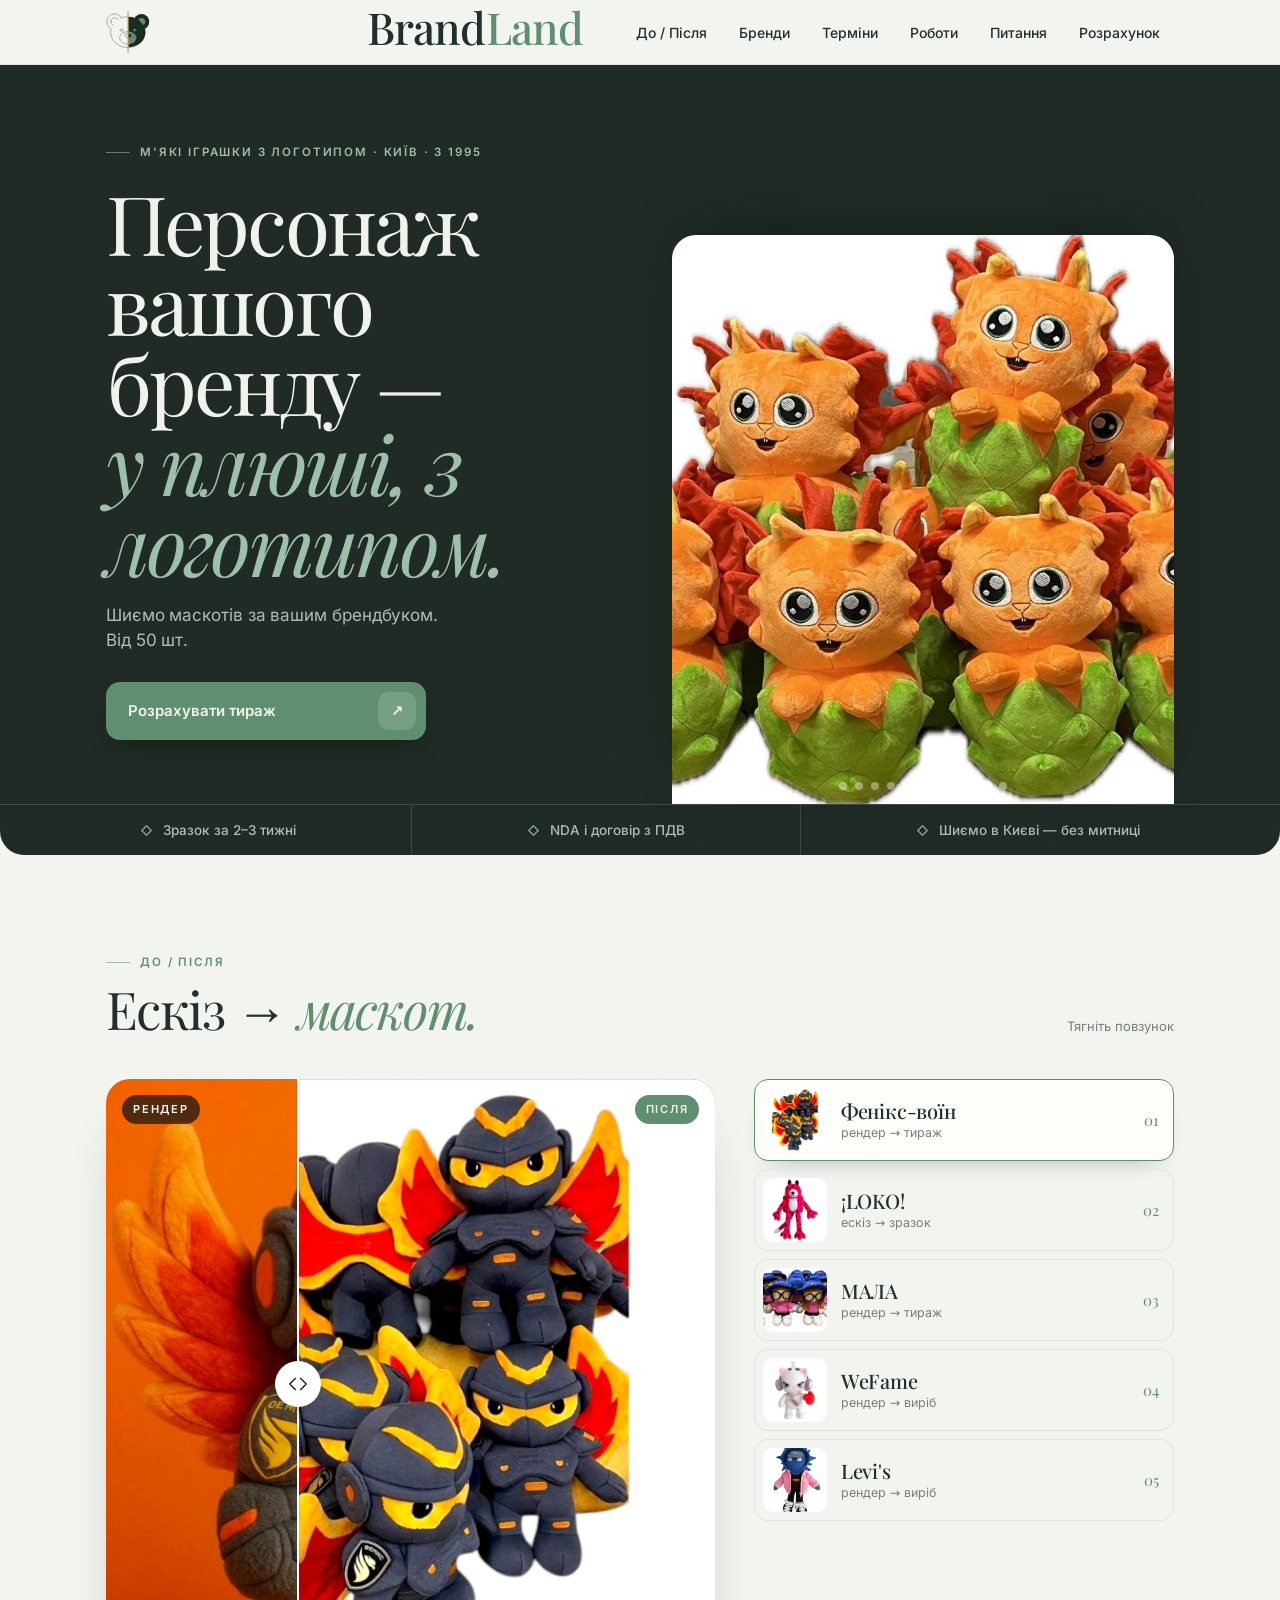
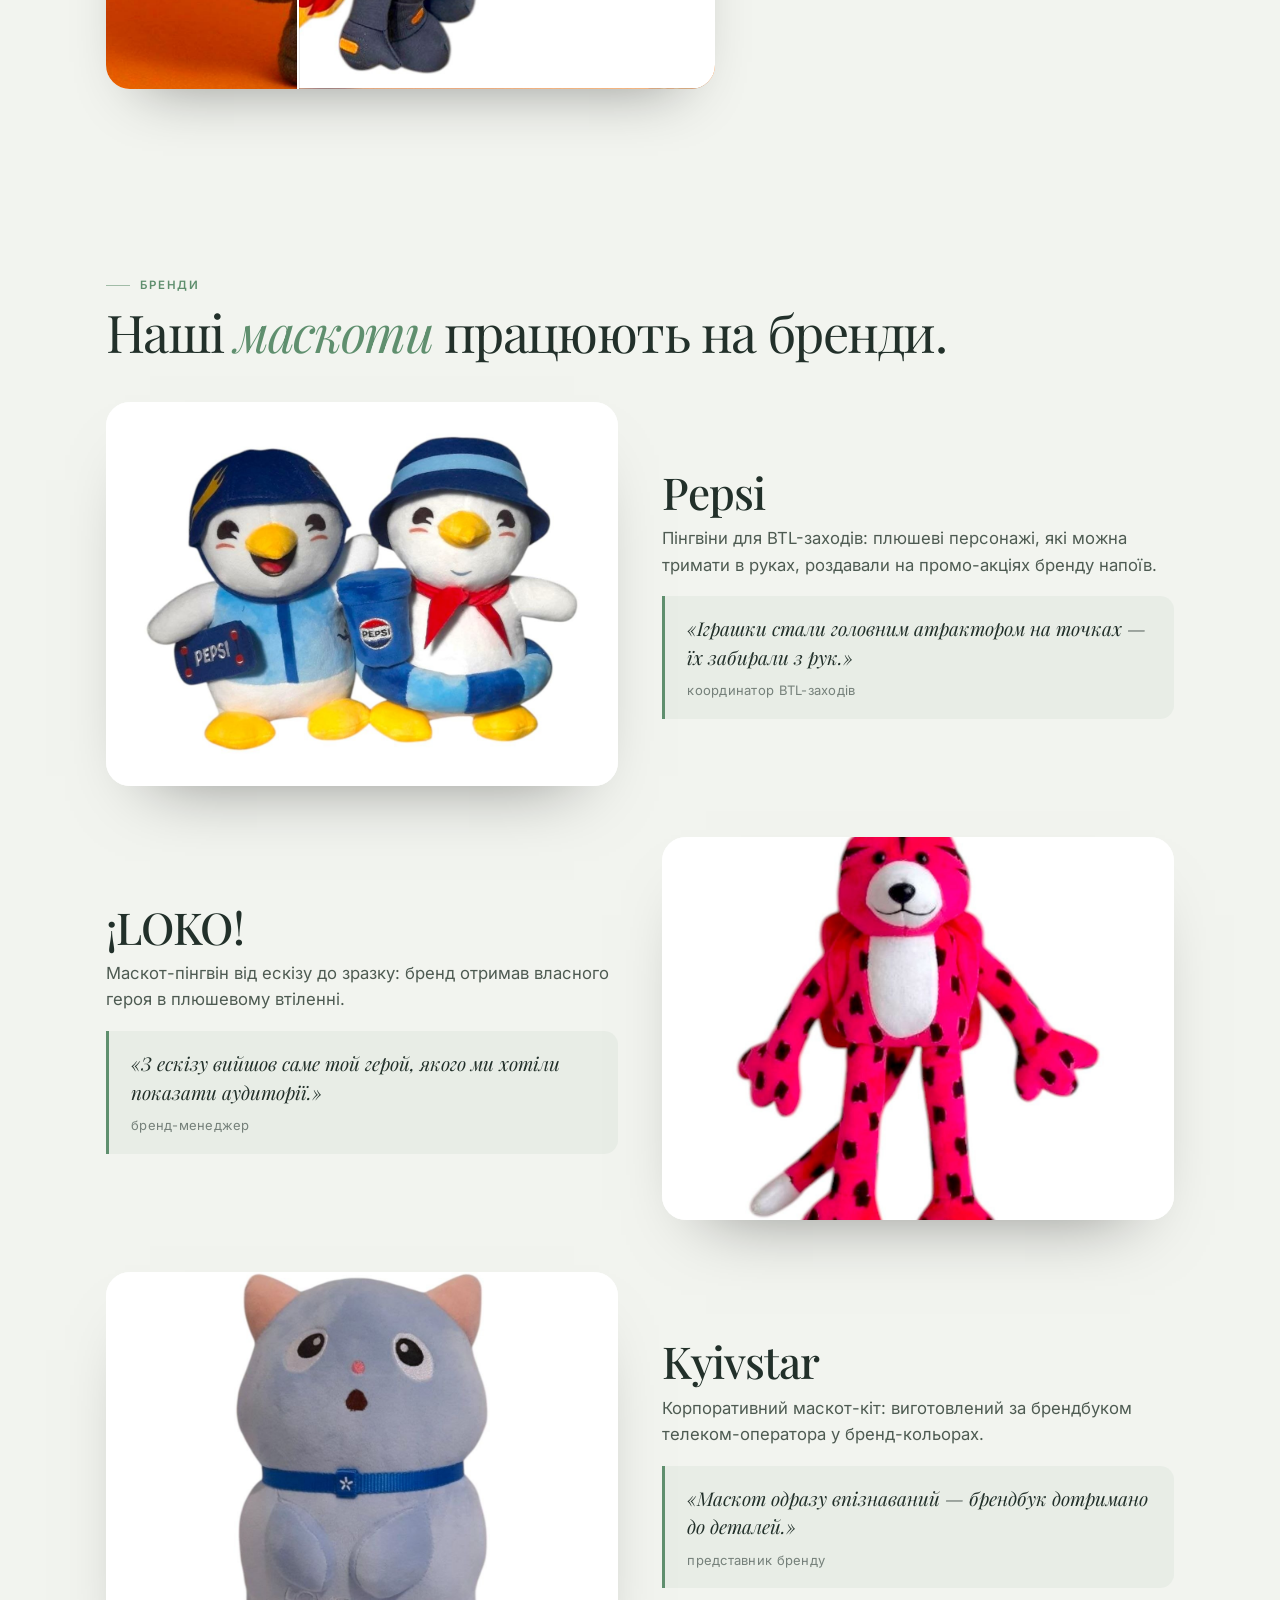
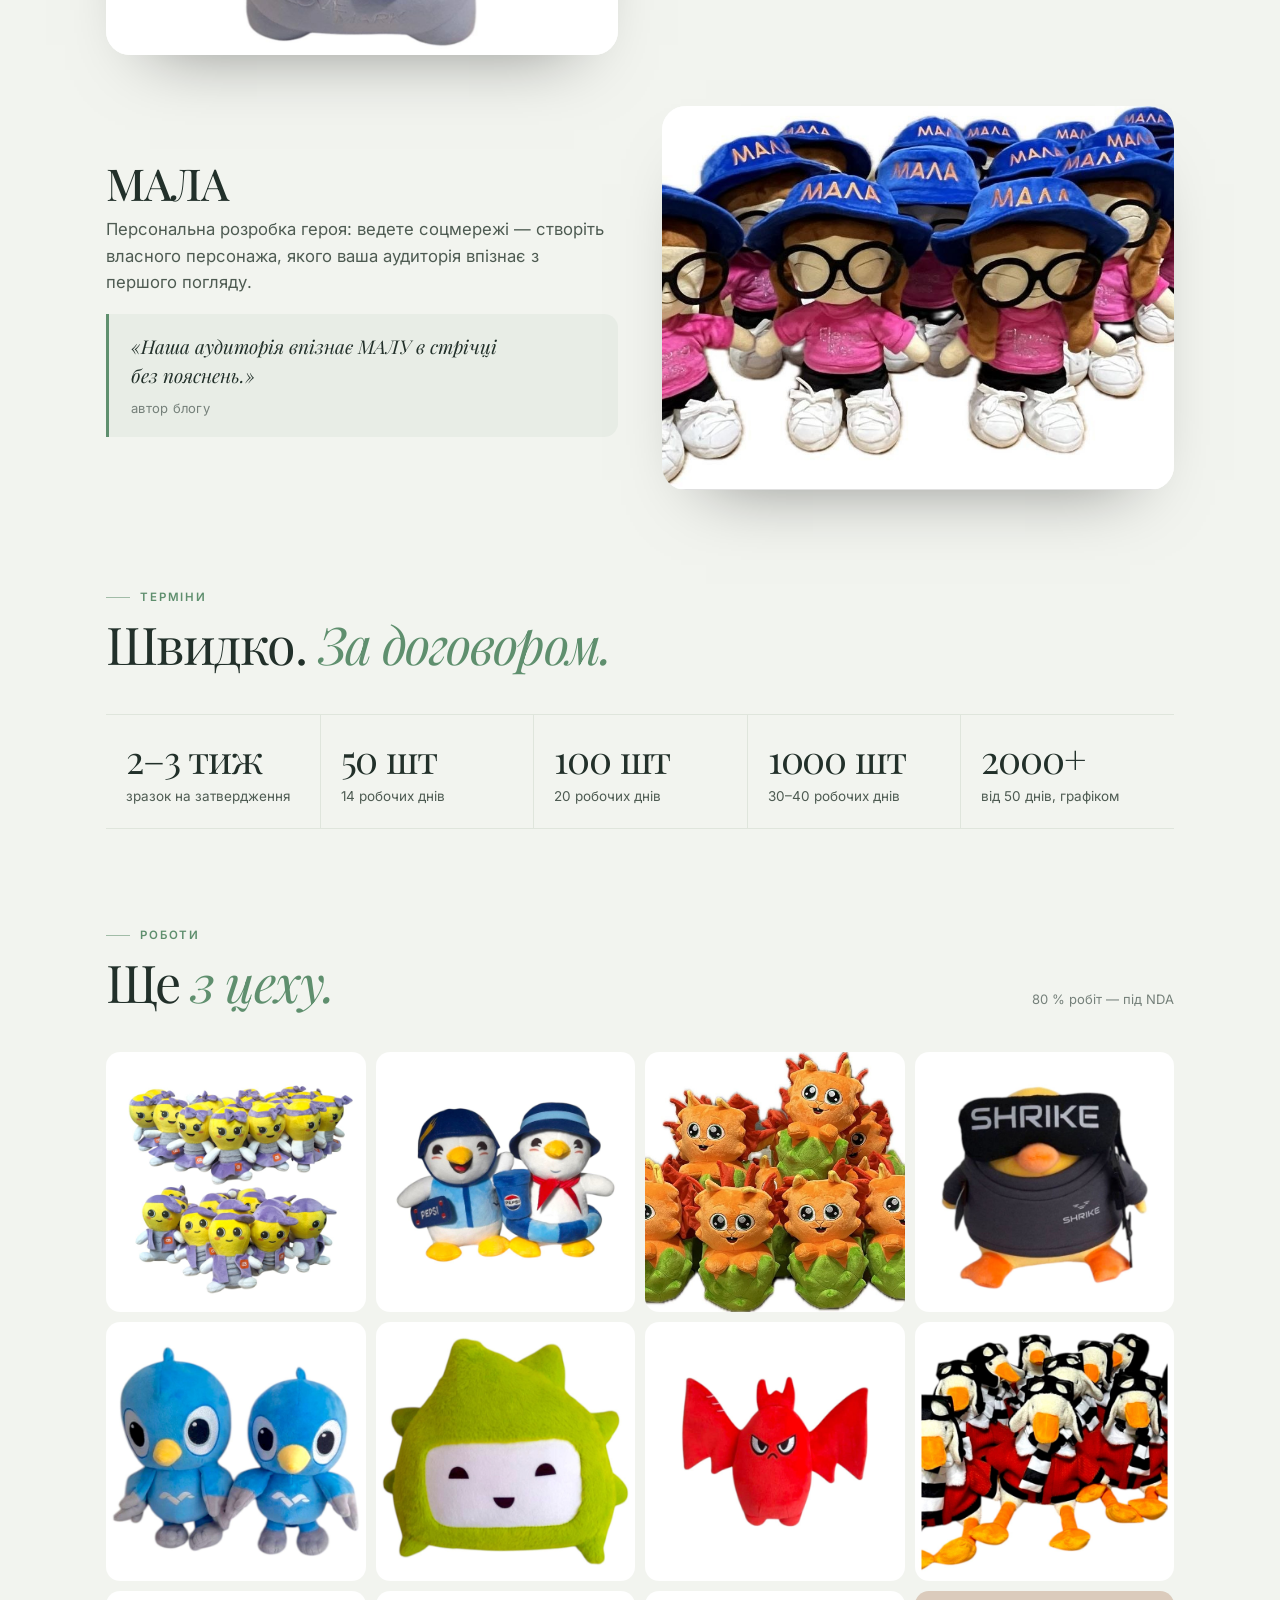
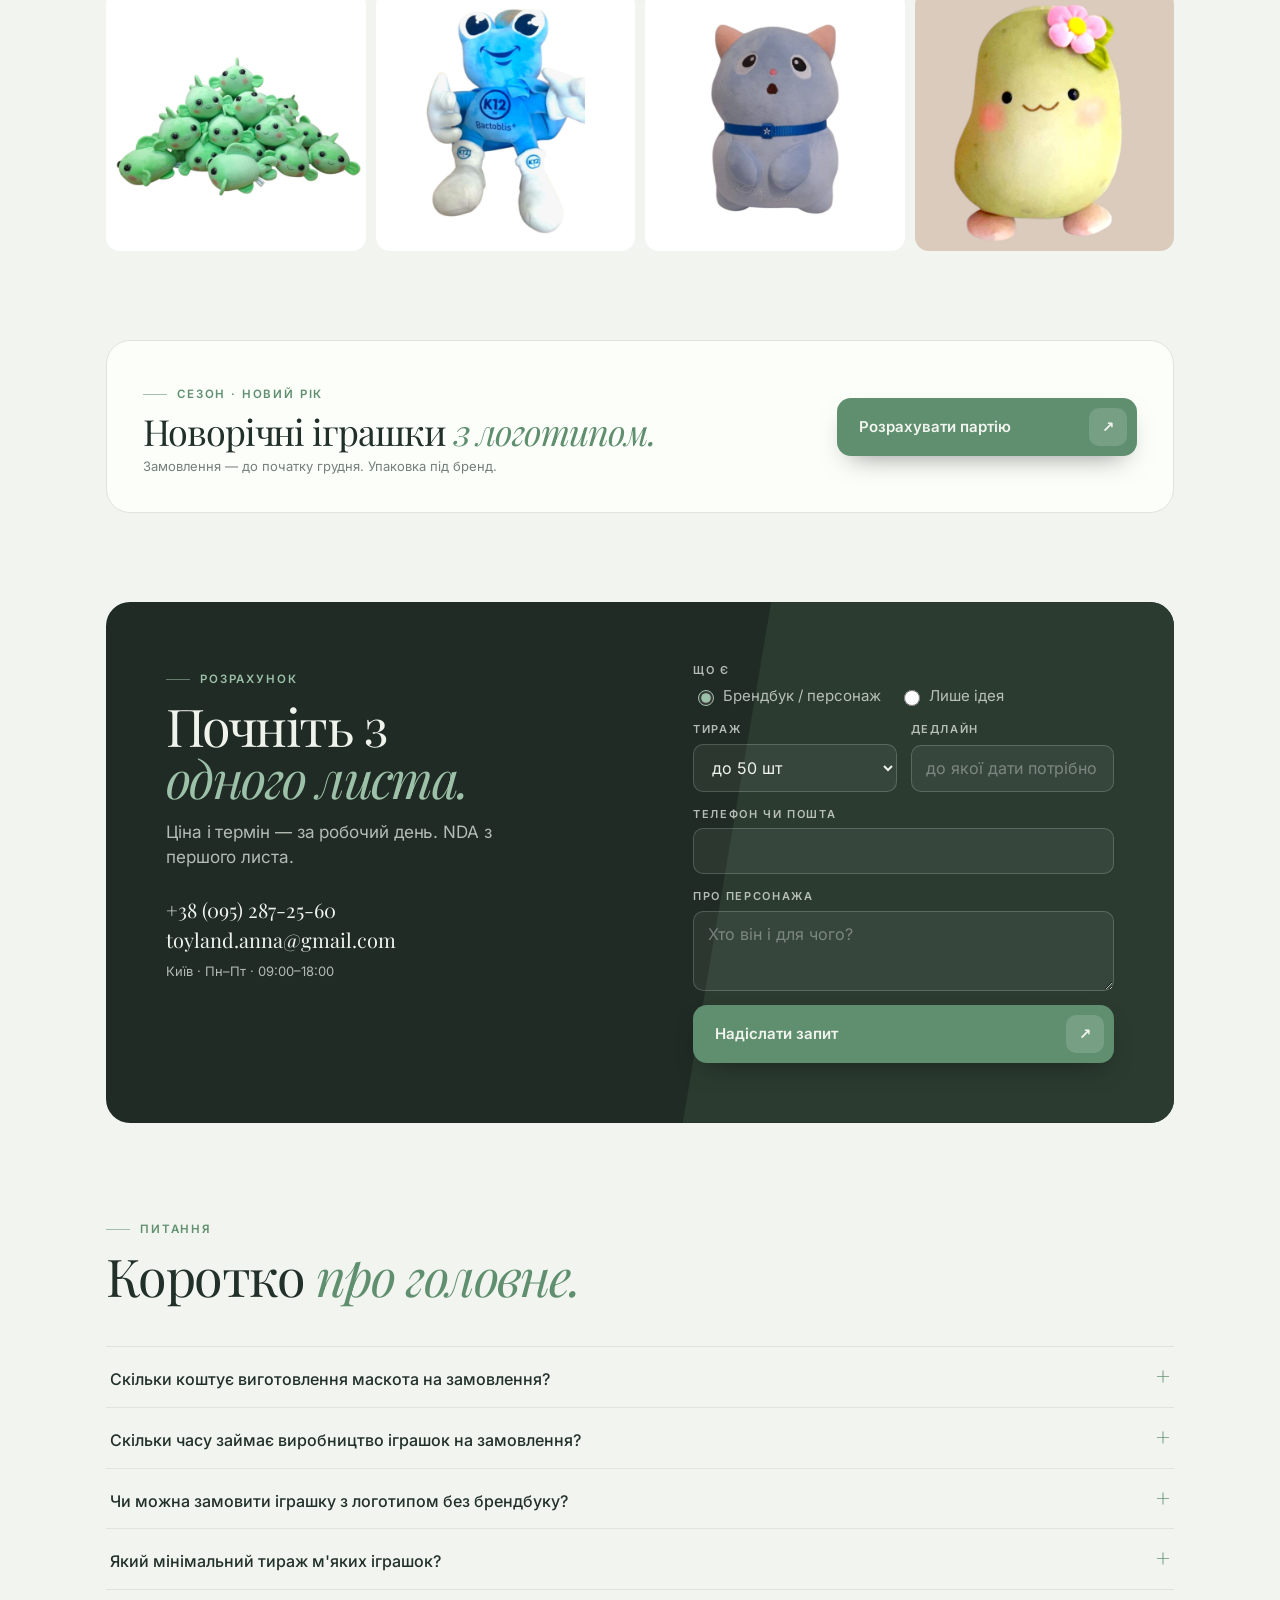
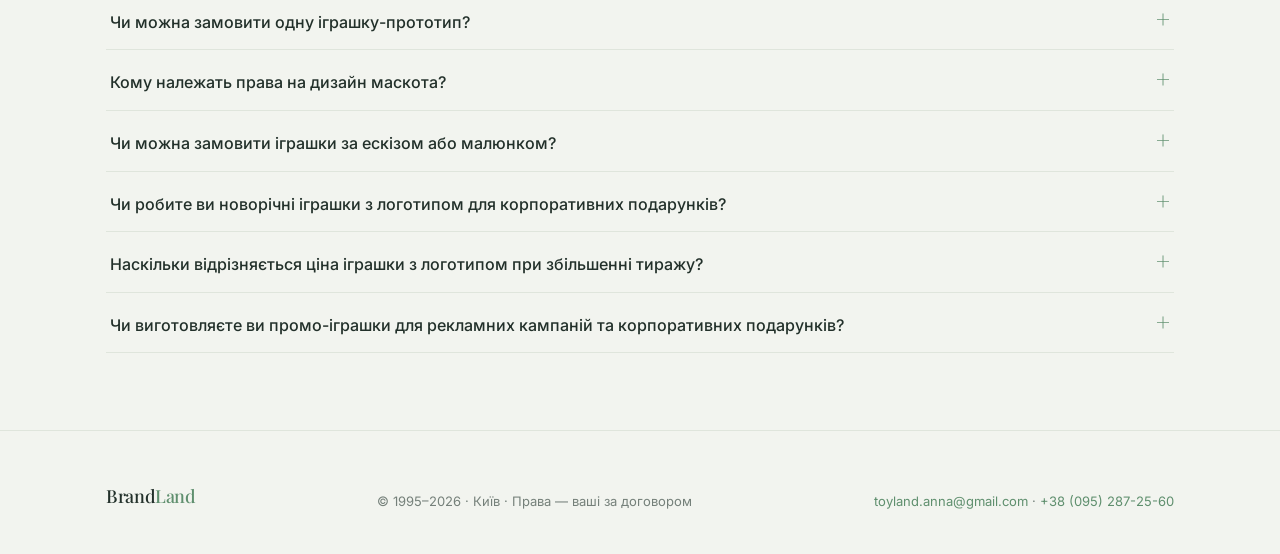
==== commit d123549e: "v6: hero carousel, brands case sections, lightbox, self-hosted fonts, Claude mark integration - Hero" ====
--- a/public/index.html
+++ b/public/index.html
@@ -11,6 +11,10 @@
 <meta name="geo.region" content="UA-30">
 <meta name="geo.placename" content="Київ">
 <link rel="canonical" href="https://brandland.com.ua/">
+<link rel="icon" href="images/favicon.svg" type="image/svg+xml">
+<link rel="icon" href="images/favicon.ico" sizes="any">
+<link rel="apple-touch-icon" href="images/apple-touch-icon.png">
+<meta name="theme-color" content="#1F2B24">
 <meta property="og:type" content="website">
 <meta property="og:site_name" content="BrandLand">
 <meta property="og:locale" content="uk_UA">
@@ -23,12 +27,7 @@
 <meta name="twitter:description" content="Виробництво в Києві з 1995: зразок 2–3 тижні, партія 50 шт — 14 днів.">
 <meta name="twitter:image" content="https://brandland.com.ua/images/wefamecat.jpg">
 <meta name="theme-color" content="#1F2B24">
-<link rel="icon" href="/images/favicon.svg" type="image/svg+xml">
-<link rel="icon" href="/images/favicon.ico" sizes="any">
-<link rel="apple-touch-icon" href="/images/apple-touch-icon.png">
-<link rel="preconnect" href="https://fonts.googleapis.com">
-<link rel="preconnect" href="https://fonts.gstatic.com" crossorigin>
-<link href="https://fonts.googleapis.com/css2?family=Playfair+Display:ital,wght@0,400;0,500;0,600;1,400;1,500&family=Inter:wght@400;500;600&display=swap" rel="stylesheet">
+<link rel="stylesheet" href="fonts/fonts.css">
 <style>
 /* ═══════════ ПАЛІТРА: Ліс (forest) ═══════════ */
 :root{
@@ -77,19 +76,19 @@
 .micro{font-size:13px;line-height:1.4;color:var(--muted);margin:0}
 .skip{position:absolute;left:-9999px;top:0;z-index:300;background:var(--card);border-radius:8px;padding:14px 24px;font-size:16px;color:var(--ink);text-decoration:none}
 .skip:focus{left:16px;top:16px}
-.sec{padding:clamp(56px,7vw,104px) 0;position:relative;scroll-margin-top:92px}
+.sec{padding:clamp(56px,7vw,104px) 0;position:relative;scroll-margin-top:72px}
 .sec-head{display:flex;align-items:end;justify-content:space-between;gap:24px;flex-wrap:wrap;margin-bottom:clamp(28px,3.5vw,44px)}
 .sec-head .h2{margin-top:12px}
 
 /* ══ ХЕДЕР ══ */
 .hdr{position:sticky;top:0;z-index:100;background:var(--page);border-bottom:1px solid var(--hairline);transition:background .45s ease,border-color .45s ease}
-.hdr__in{display:flex;align-items:center;justify-content:space-between;gap:24px;min-height:76px}
-.brand{display:flex;align-items:center;gap:14px;text-decoration:none}
+.hdr__in{display:flex;align-items:center;justify-content:space-between;gap:24px;min-height:64px}
+.brand{display:flex;align-items:center;gap:12px;text-decoration:none}
 .brand__mark{display:block;flex:none;width:57px;height:55px}
 .brand__mark svg{display:block;width:100%;height:100%}
-.brand__name{font-family:var(--serif);font-size:42px;font-weight:500;letter-spacing:-.01em;color:var(--ink);line-height:1;white-space:nowrap;transition:color .45s ease}
 .brand--ftr .brand__mark{width:44px;height:42px}
-.brand--ftr .brand__name{font-size:30px}
+.brand__mark{width:44px;height:42px}
+.brand__name{font-family:var(--serif);font-size:20px;color:var(--ink);line-height:1.1;white-space:nowrap;transition:color .45s ease}
 .brand__name i{font-style:normal;color:var(--accent)}
 .nav{display:flex;align-items:center;gap:4px}
 .nav a{font-size:14px;font-weight:500;color:var(--ink);text-decoration:none;padding:8px 14px;border-radius:8px;transition:background .2s ease,color .2s ease}
@@ -110,14 +109,23 @@
 
 /* ══ HERO ══ */
 .hero{background:var(--panel);color:var(--on-panel);border-radius:0 0 var(--r-lg) var(--r-lg);padding:clamp(44px,5.5vw,76px) 0 0;overflow:hidden;transition:background .45s ease}
-.hero__grid{display:grid;grid-template-columns:minmax(0,1.15fr) minmax(0,.85fr);gap:clamp(32px,5vw,72px);align-items:end}
+.hero__grid{display:grid;grid-template-columns:minmax(0,1fr) minmax(0,1fr);gap:clamp(32px,5vw,72px);align-items:end}
 .hero__txt{padding-bottom:clamp(40px,5vw,72px)}
 .hero h1{color:var(--on-panel);margin-top:20px}
 .hero h1 .acc{color:var(--gold)}
 .hero .eyebrow{color:var(--gold)}
 .hero .lead{color:var(--on-panel-dim);margin:20px 0 30px}
-.hero__arc{position:relative;border-radius:var(--r-lg) var(--r-lg) 0 0;overflow:hidden;aspect-ratio:4/5;box-shadow:0 -20px 60px -30px rgba(0,0,0,.5)}
-.hero__arc img{width:100%;height:100%;object-fit:cover;object-position:70% 25%}
+.hero__arc{position:relative;border-radius:var(--r-lg) var(--r-lg) 0 0;overflow:hidden;aspect-ratio:3/3.4;box-shadow:0 -20px 60px -30px rgba(0,0,0,.5)}
+.hero__arc img{width:100%;height:100%;object-fit:cover;object-position:50% 35%}
+.hero__slide{opacity:1;transition:opacity .6s ease}
+.hero__slide.is-off{position:absolute;inset:0;opacity:0;pointer-events:none}
+.hero__dots{position:absolute;left:0;right:0;bottom:14px;display:flex;justify-content:center;gap:8px;z-index:3}
+.hero__dots button{width:8px;height:8px;border-radius:50%;border:0;padding:0;cursor:pointer;background:rgba(255,255,255,.38);transition:background .3s,transform .3s}
+.hero__dots button[aria-selected="true"]{background:#fff;transform:scale(1.25)}
+.hero__nav{position:absolute;top:50%;transform:translateY(-50%);z-index:3;width:38px;height:38px;border-radius:50%;border:0;cursor:pointer;background:rgba(0,0,0,.35);color:#fff;font-size:22px;line-height:1;display:flex;align-items:center;justify-content:center;opacity:0;transition:opacity .3s}
+.hero__arc:hover .hero__nav,.hero__arc:focus-within .hero__nav{opacity:1}
+.hero__nav--prev{left:10px}
+.hero__nav--next{right:10px}
 .trust{display:flex;flex-wrap:wrap;list-style:none;border-top:1px solid rgba(255,255,255,.14);margin:0;padding:0 clamp(18px,2vw,32px)}
 .trust li{flex:1 1 auto;display:flex;align-items:center;justify-content:center;gap:10px;font-size:13.5px;font-weight:500;color:var(--on-panel-dim);padding:15px 20px;white-space:nowrap;transition:color .45s ease}
 .trust li+li{border-left:1px solid rgba(255,255,255,.14)}
@@ -158,6 +166,20 @@
   .case__n{display:none}
 }
 
+/* ══ БРЕНДИ: великі кейс-секції ══ */
+.brands{list-style:none;margin:0;padding:0;display:flex;flex-direction:column;gap:clamp(28px,4vw,56px)}
+.brand{display:grid;grid-template-columns:minmax(0,1fr) minmax(0,1fr);gap:clamp(20px,3.5vw,52px);align-items:center}
+.brand:nth-child(even) .brand__pic{order:2}
+.brand__pic{margin:0;border-radius:var(--r-lg);overflow:hidden;background:#fff;aspect-ratio:4/3;box-shadow:0 34px 70px -44px rgba(0,0,0,.5)}
+.brand__pic img{width:100%;height:100%;object-fit:cover;display:block}
+.brand__body{padding-block:8px}
+.brand__name{font-family:var(--serif);font-size:clamp(30px,3.6vw,44px);font-weight:500;letter-spacing:-.02em;line-height:1.05;margin:0 0 10px}
+.brand__txt{font-size:clamp(15.5px,1.3vw,17px);line-height:1.6;color:var(--body);margin:0 0 18px}
+.brand__quote{margin:0;padding:18px 22px;border-left:3px solid var(--accent);border-radius:0 var(--r-md) var(--r-md) 0;background:color-mix(in srgb,var(--accent) 7%,transparent)}
+.brand__quote p{margin:0;font-family:var(--serif);font-size:clamp(16px,1.5vw,19px);line-height:1.5;font-style:italic;color:var(--ink)}
+.brand__quote cite{display:block;margin-top:10px;font-style:normal;font-size:13px;letter-spacing:.02em;color:var(--muted)}
+@media(max-width:860px){.brands{gap:36px}.brand{grid-template-columns:1fr;gap:16px}.brand:nth-child(even) .brand__pic{order:0}.brand__pic{aspect-ratio:16/10}.brand__txt{font-size:15px}.brand__quote{padding:14px 16px}}
+
 /* ══ ТЕРМІНИ: рядок цифр ══ */
 .terms{display:grid;grid-template-columns:repeat(5,minmax(0,1fr));border-top:1px solid var(--hairline);border-bottom:1px solid var(--hairline)}
 .term{padding:24px 20px 22px;transition:border-color .45s ease}
@@ -168,9 +190,20 @@
 
 /* ══ РОБОТИ: щільна сітка ══ */
 .works{display:grid;grid-template-columns:repeat(4,1fr);gap:10px}
-.work{position:relative;border-radius:var(--r-md);overflow:hidden;background:#fff;aspect-ratio:1}
+.work{position:relative;border-radius:var(--r-md);overflow:hidden;background:#fff;aspect-ratio:1;cursor:zoom-in}
 .work img{width:100%;height:100%;object-fit:cover;transition:transform .7s var(--ease)}
 .work:hover img{transform:scale(1.05)}
+.lb{border:0;padding:0;max-width:100vw;max-height:100vh;width:100vw;height:100vh;background:rgba(0,0,0,.92);color:#fff}
+.lb::backdrop{background:rgba(0,0,0,.92)}
+.lb figure{display:flex;flex-direction:column;align-items:center;justify-content:center;height:100%;margin:0;padding:16px;gap:12px}
+.lb img{max-width:min(92vw,1100px);max-height:82vh;object-fit:contain;border-radius:var(--r-md)}
+.lb figcaption{font-size:14px;color:rgba(255,255,255,.75)}
+.lb__nav{position:absolute;top:50%;transform:translateY(-50%);z-index:3;width:46px;height:46px;border-radius:50%;border:0;cursor:pointer;background:rgba(255,255,255,.12);color:#fff;font-size:24px;line-height:1;display:flex;align-items:center;justify-content:center}
+.lb__nav:hover{background:rgba(255,255,255,.22)}
+.lb__nav--prev{left:12px}
+.lb__nav--next{right:12px}
+.lb__close{position:absolute;top:14px;right:16px;z-index:3;width:40px;height:40px;border-radius:50%;border:0;cursor:pointer;background:rgba(255,255,255,.12);color:#fff;font-size:20px;display:flex;align-items:center;justify-content:center}
+@media(max-width:560px){.lb__nav{width:54px;height:54px}}
 @media(max-width:900px){.works{grid-template-columns:repeat(3,1fr);gap:8px}}
 @media(max-width:560px){.works{grid-template-columns:repeat(2,1fr)}}
 
@@ -234,7 +267,7 @@
 /* responsive */
 @media (max-width:1080px){
   .hero__grid{grid-template-columns:1fr}
-  .hero__arc{max-width:520px;aspect-ratio:4/3.4}
+  .hero__arc{max-width:640px;aspect-ratio:4/3.2}
 }
 @media (max-width:900px){
   .nav{position:absolute;left:0;right:0;top:100%;flex-direction:column;align-items:stretch;gap:2px;background:var(--page);border-bottom:1px solid var(--hairline);padding:10px var(--gutter) 20px;display:none;box-shadow:0 20px 30px -20px rgba(0,0,0,.25)}
@@ -245,10 +278,6 @@
   .quote__grid{grid-template-columns:1fr}
 }
 @media (max-width:640px){
-  .hdr__in{min-height:64px}
-  .brand{gap:10px}
-  .brand__mark{width:44px;height:42px}
-  .brand__name{font-size:30px}
   .lead{font-size:16px}
   .row2{grid-template-columns:1fr}
 }
@@ -265,7 +294,7 @@
   "@type": ["Organization","LocalBusiness"],
   "name": "BrandLand",
   "url": "https://brandland.com.ua/",
-  "logo": "https://brandland.com.ua/images/brandland-logo-512.png",
+  "logo": "https://brandland.com.ua/images/wefamecat.jpg",
   "description": "Виробництво м'яких іграшок на замовлення: корпоративні маскоти, іграшки з логотипом, плюшеві талісмани для брендів. Київ, з 1995 року.",
   "foundingDate": "1995",
   "email": "toyland.anna@gmail.com",
@@ -321,6 +350,7 @@
     </button>
     <nav class="nav" id="nav" aria-label="Основна навігація">
       <a href="#ba">До / Після</a>
+      <a href="#brands">Бренди</a>
       <a href="#terms">Терміни</a>
       <a href="#works">Роботи</a>
       <a href="#faq">Питання</a>
@@ -338,12 +368,15 @@
     <div class="hero__grid">
       <div class="hero__txt">
         <p class="eyebrow">М'які іграшки з логотипом · Київ · з 1995</p>
-        <h1 class="h1">Ваш бренд —<br><em class="acc">у руках.</em></h1>
+        <h1 class="h1">Персонаж вашого бренду — <br><em class="acc">у плюші, з логотипом.</em></h1>
         <p class="lead">Шиємо маскотів за вашим брендбуком. Від 50&nbsp;шт.</p>
         <a class="btn" href="#quote">Розрахувати тираж <span class="arrow" aria-hidden="true">↗</span></a>
       </div>
       <figure class="hero__arc">
-        <img src="images/wefamecat.jpg" alt="Фірмовий маскот, виготовлений на замовлення" fetchpriority="high">
+        <img class="hero__slide" src="images/wefamecat.jpg" alt="Фірмовий маскот, виготовлений на замовлення" fetchpriority="high">
+        <div class="hero__dots" role="tablist" aria-label="Роботи цеху"></div>
+        <button class="hero__nav hero__nav--prev" type="button" aria-label="Попередня робота">‹</button>
+        <button class="hero__nav hero__nav--next" type="button" aria-label="Наступна робота">›</button>
       </figure>
     </div>
   </div>
@@ -384,6 +417,67 @@
   </div>
 </section>
 
+<!-- ══ БРЕНДИ ══ -->
+<section class="sec" id="brands">
+  <div class="wrap">
+    <div class="sec-head rv">
+      <div>
+        <p class="eyebrow">Бренди</p>
+        <h2 class="h2">Наші <em class="acc">маскоти</em> працюють на бренди.</h2>
+      </div>
+    </div>
+    <ul class="brands" aria-label="Бренди, з якими працювали">
+      <li class="brand rv">
+        <figure class="brand__pic"><img src="images/pepsi2.jpg" alt="Промо-пінгвіни Pepsi" loading="lazy"></figure>
+        <div class="brand__body">
+          <h3 class="brand__name">Pepsi</h3>
+          <p class="brand__txt">Пінгвіни для BTL-заходів: плюшеві персонажі, які можна тримати в руках, роздавали на промо-акціях бренду напоїв.</p>
+          <blockquote class="brand__quote">
+            <p>«Іграшки стали головним атрактором на точках — їх забирали з рук.»</p>
+            <cite>координатор BTL-заходів</cite>
+          </blockquote>
+        </div>
+      </li>
+      <li class="brand rv">
+        <figure class="brand__pic"><img src="images/loko.jpg" alt="Маскот ¡LOKO! — пінгвін" loading="lazy"></figure>
+        <div class="brand__body">
+          <h3 class="brand__name">¡LOKO!</h3>
+          <p class="brand__txt">Маскот-пінгвін від ескізу до зразку: бренд отримав власного героя в плюшевому
+втіленні.</p>
+          <blockquote class="brand__quote">
+            <p>«З ескізу вийшов саме той герой, якого ми хотіли показати аудиторії.»</p>
+            <cite>бренд-менеджер</cite>
+          </blockquote>
+        </div>
+      </li>
+      <li class="brand rv">
+        <figure class="brand__pic"><img src="images/kyivstarCat.jpg" alt="Маскот Kyivstar — кіт" loading="lazy"></figure>
+        <div class="brand__body">
+          <h3 class="brand__name">Kyivstar</h3>
+          <p class="brand__txt">Корпоративний маскот-кіт: виготовлений за брендбуком телеком-оператора
+у бренд-кольорах.</p>
+          <blockquote class="brand__quote">
+            <p>«Маскот одразу впізнаваний — брендбук дотримано до деталей.»</p>
+            <cite>представник бренду</cite>
+          </blockquote>
+        </div>
+      </li>
+      <li class="brand rv">
+        <figure class="brand__pic"><img src="images/photo_3_2026-05-15_10-20-09.jpg" alt="Лялька МАЛА — персональний герой" loading="lazy"></figure>
+        <div class="brand__body">
+          <h3 class="brand__name">МАЛА</h3>
+          <p class="brand__txt">Персональна розробка героя: ведете соцмережі — створіть власного персонажа,
+якого ваша аудиторія впізнає з першого погляду.</p>
+          <blockquote class="brand__quote">
+            <p>«Наша аудиторія впізнає МАЛУ в стрічці без пояснень.»</p>
+            <cite>автор блогу</cite>
+          </blockquote>
+        </div>
+      </li>
+    </ul>
+  </div>
+</section>
+
 <!-- ══ ТЕРМІНИ ══ -->
 <section class="sec" id="terms" style="padding-top:0">
   <div class="wrap">
@@ -402,6 +496,17 @@
     </div>
   </div>
 </section>
+
+<!-- ══ LIGHTBOX ══ -->
+<dialog class="lb" id="lb" aria-label="Перегляд роботи">
+  <figure>
+    <img id="lb-img" src="" alt="">
+    <figcaption id="lb-cap"></figcaption>
+  </figure>
+  <button class="lb__nav lb__nav--prev" type="button" id="lb-prev" aria-label="Попередня робота">‹</button>
+  <button class="lb__nav lb__nav--next" type="button" id="lb-next" aria-label="Наступна робота">›</button>
+  <button class="lb__close" type="button" id="lb-close" aria-label="Закрити">×</button>
+</dialog>
 
 <!-- ══ РОБОТИ ══ -->
 <section class="sec" id="works" style="padding-top:0">
@@ -480,7 +585,7 @@
             </div>
             <div class="field">
               <label for="f-date">Дедлайн</label>
-              <input id="f-date" name="deadline" type="text" placeholder="до 15 грудня">
+              <input id="f-date" name="deadline" type="text" placeholder="до якої дати потрібно">
             </div>
           </div>
           <div class="field">
@@ -527,10 +632,7 @@
 
 <footer class="ftr">
   <div class="wrap ftr__in">
-    <a class="brand brand--ftr" href="#top" aria-label="BrandLand — на початок">
-      <img class="brand__mark" src="/images/brandland-mark-small.svg" alt="" width="44" height="42" loading="lazy">
-      <span class="brand__name">Brand<i>Land</i></span>
-    </a>
+    <span class="brand__name" style="font-size:18px">Brand<i>Land</i></span>
     <p>© 1995–2026 · Київ · Права — ваші за договором</p>
     <p><a href="mailto:toyland.anna@gmail.com">toyland.anna@gmail.com</a> · <a href="tel:+380952872560">+38 (095) 287-25-60</a></p>
   </div>
@@ -547,6 +649,100 @@
     var io=new IntersectionObserver(function(es){es.forEach(function(e){if(e.isIntersecting){e.target.classList.add('in');io.unobserve(e.target);}});},{rootMargin:'0px 0px -8% 0px',threshold:.1});
     document.querySelectorAll('.rv').forEach(function(el){io.observe(el);});
   }else{document.querySelectorAll('.rv').forEach(function(el){el.classList.add('in');});}
+
+  /* T-3: hero карусель — випадковий старт, автопрокрутка, пауза */
+  var arc=document.querySelector('.hero__arc');
+  if(arc&&'IntersectionObserver' in window){
+    var SLIDES=[
+      ['images/wefamecat.jpg','Фірмовий маскот, виготовлений на замовлення'],
+      ['images/pepsi2.jpg','Маскот для BTL-заходів'],
+      ['images/Lampos.jpg','Плюшевий маскот Lampos'],
+      ['images/kyivstarCat.jpg','Корпоративний маскот-кіт'],
+      ['images/bat.jpg','Плюшова фігура для промо-заходів'],
+      ['images/shrike.jpg','Іграшка за ескізом клієнта'],
+      ['images/fish.jpg','Плюшева рибка з логотипом'],
+      ['images/grusha_posle.jpg','Маскот «Груша» після пошиття'],
+      ['images/photo_10_2026-05-15_10-20-09.jpg','Робота цеху'],
+      ['images/photo_4_2026-05-15_10-20-09.jpg','Робота цеху'],
+      ['images/photo_9_2026-05-15_10-20-09.jpg','Робота цеху']
+    ];
+    var first=arc.querySelector('.hero__slide'),
+        dotsWrap=arc.querySelector('.hero__dots'),
+        cur=Math.floor(Math.random()*SLIDES.length),
+        timer=null,
+        reduce=matchMedia('(prefers-reduced-motion: reduce)').matches;
+    first.src=SLIDES[cur][0];first.alt=SLIDES[cur][1];
+    SLIDES.forEach(function(s,i){
+      var b=document.createElement('button');
+      b.type='button';b.setAttribute('role','tab');
+      b.setAttribute('aria-label','Робота '+(i+1));
+      if(i===cur)b.setAttribute('aria-selected','true');
+      b.addEventListener('click',function(){go(i,true);});
+      dotsWrap.appendChild(b);
+    });
+    function go(i,user){
+      cur=(i+SLIDES.length)%SLIDES.length;
+      var im=document.createElement('img');
+      im.className='hero__slide';im.src=SLIDES[cur][0];im.alt=SLIDES[cur][1];
+      first.classList.add('is-off');
+      arc.insertBefore(im,first);
+      setTimeout(function(){first.remove();first=im;},650);
+      dotsWrap.querySelectorAll('button').forEach(function(b,j){
+        b.setAttribute('aria-selected',String(j===cur));
+      });
+      if(user)restart();
+    }
+    function next(){go(cur+1,false);}
+    function stop(){if(timer){clearInterval(timer);timer=null;}}
+    function restart(){stop();if(!reduce)timer=setInterval(next,4000);}
+    arc.querySelector('.hero__nav--next').addEventListener('click',function(){go(cur+1,true);});
+    arc.querySelector('.hero__nav--prev').addEventListener('click',function(){go(cur-1,true);});
+    ['pointerenter','focusin'].forEach(function(ev){arc.addEventListener(ev,stop);});
+    ['pointerleave','focusout'].forEach(function(ev){arc.addEventListener(ev,restart);});
+    document.addEventListener('visibilitychange',function(){document.hidden?stop():restart();});
+    new IntersectionObserver(function(es){
+      es.forEach(function(e){e.isIntersecting?restart():stop();});
+    },{threshold:.25}).observe(arc);
+  }
+
+  /* T-7: лайтбокс для галереї «Ще з цеху» */
+  var lb=document.getElementById('lb'),lbImg=document.getElementById('lb-img'),
+      lbCap=document.getElementById('lb-cap'),
+      works=[].slice.call(document.querySelectorAll('#works .work img')).map(function(im){
+        return [im.getAttribute('src'),im.getAttribute('alt')];
+      }),
+      lbCur=0;
+  function lbShow(i){
+    lbCur=(i+works.length)%works.length;
+    lbImg.src=works[lbCur][0];lbImg.alt=works[lbCur][1];
+    lbCap.textContent=works[lbCur][1];
+  }
+  document.querySelectorAll('#works .work').forEach(function(fig,idx){
+    fig.setAttribute('tabindex','0');
+    fig.setAttribute('role','button');
+    fig.setAttribute('aria-label','Збільшити: '+(works[idx]?works[idx][1]:''));
+    fig.addEventListener('click',function(){lbShow(idx);lb.showModal();});
+    fig.addEventListener('keydown',function(e){
+      if(e.key==='Enter'||e.key===' '){e.preventDefault();lbShow(idx);lb.showModal();}
+    });
+  });
+  document.getElementById('lb-prev').addEventListener('click',function(e){e.stopPropagation();lbShow(lbCur-1);});
+  document.getElementById('lb-next').addEventListener('click',function(e){e.stopPropagation();lbShow(lbCur+1);});
+  document.getElementById('lb-close').addEventListener('click',function(){lb.close();});
+  lb.addEventListener('click',function(e){if(e.target===lb)lb.close();});
+  lb.addEventListener('keydown',function(e){
+    if(e.key==='ArrowLeft')lbShow(lbCur-1);
+    if(e.key==='ArrowRight')lbShow(lbCur+1);
+  });
+  /* свайп на тач-екранах */
+  var tx=null;
+  lb.addEventListener('touchstart',function(e){tx=e.touches[0].clientX;},{passive:true});
+  lb.addEventListener('touchend',function(e){
+    if(tx===null)return;
+    var dx=e.changedTouches[0].clientX-tx;
+    if(Math.abs(dx)>50)lbShow(dx>0?lbCur-1:lbCur+1);
+    tx=null;
+  },{passive:true});
 
   /* до/після: повзунок + перемикання кейсів */
   var cmp=document.getElementById('cmp'),rng=document.getElementById('cmp-r'),
--- a/public/fonts/fonts.css
+++ b/public/fonts/fonts.css
@@ -0,0 +1,369 @@
+/* cyrillic-ext */
+@font-face {
+  font-family: 'Inter';
+  font-style: normal;
+  font-weight: 400;
+  font-display: swap;
+  src: url(390b907766c2541b.woff2) format('woff2');
+  unicode-range: U+0460-052F, U+1C80-1C8A, U+20B4, U+2DE0-2DFF, U+A640-A69F, U+FE2E-FE2F;
+}
+/* cyrillic */
+@font-face {
+  font-family: 'Inter';
+  font-style: normal;
+  font-weight: 400;
+  font-display: swap;
+  src: url(d4047416a6a9012e.woff2) format('woff2');
+  unicode-range: U+0301, U+0400-045F, U+0490-0491, U+04B0-04B1, U+2116;
+}
+/* greek-ext */
+@font-face {
+  font-family: 'Inter';
+  font-style: normal;
+  font-weight: 400;
+  font-display: swap;
+  src: url(a656acc8581c192d.woff2) format('woff2');
+  unicode-range: U+1F00-1FFF;
+}
+/* greek */
+@font-face {
+  font-family: 'Inter';
+  font-style: normal;
+  font-weight: 400;
+  font-display: swap;
+  src: url(9f07a5502c6866d2.woff2) format('woff2');
+  unicode-range: U+0370-0377, U+037A-037F, U+0384-038A, U+038C, U+038E-03A1, U+03A3-03FF;
+}
+/* vietnamese */
+@font-face {
+  font-family: 'Inter';
+  font-style: normal;
+  font-weight: 400;
+  font-display: swap;
+  src: url(0583c36d6d13896b.woff2) format('woff2');
+  unicode-range: U+0102-0103, U+0110-0111, U+0128-0129, U+0168-0169, U+01A0-01A1, U+01AF-01B0, U+0300-0301, U+0303-0304, U+0308-0309, U+0323, U+0329, U+1EA0-1EF9, U+20AB;
+}
+/* latin-ext */
+@font-face {
+  font-family: 'Inter';
+  font-style: normal;
+  font-weight: 400;
+  font-display: swap;
+  src: url(ba68014684982cad.woff2) format('woff2');
+  unicode-range: U+0100-02BA, U+02BD-02C5, U+02C7-02CC, U+02CE-02D7, U+02DD-02FF, U+0304, U+0308, U+0329, U+1D00-1DBF, U+1E00-1E9F, U+1EF2-1EFF, U+2020, U+20A0-20AB, U+20AD-20C4, U+2113, U+2C60-2C7F, U+A720-A7FF;
+}
+/* latin */
+@font-face {
+  font-family: 'Inter';
+  font-style: normal;
+  font-weight: 400;
+  font-display: swap;
+  src: url(1fab01e7b42c0d76.woff2) format('woff2');
+  unicode-range: U+0000-00FF, U+0131, U+0152-0153, U+02BB-02BC, U+02C6, U+02DA, U+02DC, U+0304, U+0308, U+0329, U+2000-206F, U+20AC, U+2122, U+2191, U+2193, U+2212, U+2215, U+FEFF, U+FFFD;
+}
+/* cyrillic-ext */
+@font-face {
+  font-family: 'Inter';
+  font-style: normal;
+  font-weight: 500;
+  font-display: swap;
+  src: url(390b907766c2541b.woff2) format('woff2');
+  unicode-range: U+0460-052F, U+1C80-1C8A, U+20B4, U+2DE0-2DFF, U+A640-A69F, U+FE2E-FE2F;
+}
+/* cyrillic */
+@font-face {
+  font-family: 'Inter';
+  font-style: normal;
+  font-weight: 500;
+  font-display: swap;
+  src: url(d4047416a6a9012e.woff2) format('woff2');
+  unicode-range: U+0301, U+0400-045F, U+0490-0491, U+04B0-04B1, U+2116;
+}
+/* greek-ext */
+@font-face {
+  font-family: 'Inter';
+  font-style: normal;
+  font-weight: 500;
+  font-display: swap;
+  src: url(a656acc8581c192d.woff2) format('woff2');
+  unicode-range: U+1F00-1FFF;
+}
+/* greek */
+@font-face {
+  font-family: 'Inter';
+  font-style: normal;
+  font-weight: 500;
+  font-display: swap;
+  src: url(9f07a5502c6866d2.woff2) format('woff2');
+  unicode-range: U+0370-0377, U+037A-037F, U+0384-038A, U+038C, U+038E-03A1, U+03A3-03FF;
+}
+/* vietnamese */
+@font-face {
+  font-family: 'Inter';
+  font-style: normal;
+  font-weight: 500;
+  font-display: swap;
+  src: url(0583c36d6d13896b.woff2) format('woff2');
+  unicode-range: U+0102-0103, U+0110-0111, U+0128-0129, U+0168-0169, U+01A0-01A1, U+01AF-01B0, U+0300-0301, U+0303-0304, U+0308-0309, U+0323, U+0329, U+1EA0-1EF9, U+20AB;
+}
+/* latin-ext */
+@font-face {
+  font-family: 'Inter';
+  font-style: normal;
+  font-weight: 500;
+  font-display: swap;
+  src: url(ba68014684982cad.woff2) format('woff2');
+  unicode-range: U+0100-02BA, U+02BD-02C5, U+02C7-02CC, U+02CE-02D7, U+02DD-02FF, U+0304, U+0308, U+0329, U+1D00-1DBF, U+1E00-1E9F, U+1EF2-1EFF, U+2020, U+20A0-20AB, U+20AD-20C4, U+2113, U+2C60-2C7F, U+A720-A7FF;
+}
+/* latin */
+@font-face {
+  font-family: 'Inter';
+  font-style: normal;
+  font-weight: 500;
+  font-display: swap;
+  src: url(1fab01e7b42c0d76.woff2) format('woff2');
+  unicode-range: U+0000-00FF, U+0131, U+0152-0153, U+02BB-02BC, U+02C6, U+02DA, U+02DC, U+0304, U+0308, U+0329, U+2000-206F, U+20AC, U+2122, U+2191, U+2193, U+2212, U+2215, U+FEFF, U+FFFD;
+}
+/* cyrillic-ext */
+@font-face {
+  font-family: 'Inter';
+  font-style: normal;
+  font-weight: 600;
+  font-display: swap;
+  src: url(390b907766c2541b.woff2) format('woff2');
+  unicode-range: U+0460-052F, U+1C80-1C8A, U+20B4, U+2DE0-2DFF, U+A640-A69F, U+FE2E-FE2F;
+}
+/* cyrillic */
+@font-face {
+  font-family: 'Inter';
+  font-style: normal;
+  font-weight: 600;
+  font-display: swap;
+  src: url(d4047416a6a9012e.woff2) format('woff2');
+  unicode-range: U+0301, U+0400-045F, U+0490-0491, U+04B0-04B1, U+2116;
+}
+/* greek-ext */
+@font-face {
+  font-family: 'Inter';
+  font-style: normal;
+  font-weight: 600;
+  font-display: swap;
+  src: url(a656acc8581c192d.woff2) format('woff2');
+  unicode-range: U+1F00-1FFF;
+}
+/* greek */
+@font-face {
+  font-family: 'Inter';
+  font-style: normal;
+  font-weight: 600;
+  font-display: swap;
+  src: url(9f07a5502c6866d2.woff2) format('woff2');
+  unicode-range: U+0370-0377, U+037A-037F, U+0384-038A, U+038C, U+038E-03A1, U+03A3-03FF;
+}
+/* vietnamese */
+@font-face {
+  font-family: 'Inter';
+  font-style: normal;
+  font-weight: 600;
+  font-display: swap;
+  src: url(0583c36d6d13896b.woff2) format('woff2');
+  unicode-range: U+0102-0103, U+0110-0111, U+0128-0129, U+0168-0169, U+01A0-01A1, U+01AF-01B0, U+0300-0301, U+0303-0304, U+0308-0309, U+0323, U+0329, U+1EA0-1EF9, U+20AB;
+}
+/* latin-ext */
+@font-face {
+  font-family: 'Inter';
+  font-style: normal;
+  font-weight: 600;
+  font-display: swap;
+  src: url(ba68014684982cad.woff2) format('woff2');
+  unicode-range: U+0100-02BA, U+02BD-02C5, U+02C7-02CC, U+02CE-02D7, U+02DD-02FF, U+0304, U+0308, U+0329, U+1D00-1DBF, U+1E00-1E9F, U+1EF2-1EFF, U+2020, U+20A0-20AB, U+20AD-20C4, U+2113, U+2C60-2C7F, U+A720-A7FF;
+}
+/* latin */
+@font-face {
+  font-family: 'Inter';
+  font-style: normal;
+  font-weight: 600;
+  font-display: swap;
+  src: url(1fab01e7b42c0d76.woff2) format('woff2');
+  unicode-range: U+0000-00FF, U+0131, U+0152-0153, U+02BB-02BC, U+02C6, U+02DA, U+02DC, U+0304, U+0308, U+0329, U+2000-206F, U+20AC, U+2122, U+2191, U+2193, U+2212, U+2215, U+FEFF, U+FFFD;
+}
+/* cyrillic */
+@font-face {
+  font-family: 'Playfair Display';
+  font-style: italic;
+  font-weight: 400;
+  font-display: swap;
+  src: url(dad54b78737d6dac.woff2) format('woff2');
+  unicode-range: U+0301, U+0400-045F, U+0490-0491, U+04B0-04B1, U+2116;
+}
+/* vietnamese */
+@font-face {
+  font-family: 'Playfair Display';
+  font-style: italic;
+  font-weight: 400;
+  font-display: swap;
+  src: url(7b420bdd25466cd2.woff2) format('woff2');
+  unicode-range: U+0102-0103, U+0110-0111, U+0128-0129, U+0168-0169, U+01A0-01A1, U+01AF-01B0, U+0300-0301, U+0303-0304, U+0308-0309, U+0323, U+0329, U+1EA0-1EF9, U+20AB;
+}
+/* latin-ext */
+@font-face {
+  font-family: 'Playfair Display';
+  font-style: italic;
+  font-weight: 400;
+  font-display: swap;
+  src: url(29d6aa82b9f93b62.woff2) format('woff2');
+  unicode-range: U+0100-02BA, U+02BD-02C5, U+02C7-02CC, U+02CE-02D7, U+02DD-02FF, U+0304, U+0308, U+0329, U+1D00-1DBF, U+1E00-1E9F, U+1EF2-1EFF, U+2020, U+20A0-20AB, U+20AD-20C4, U+2113, U+2C60-2C7F, U+A720-A7FF;
+}
+/* latin */
+@font-face {
+  font-family: 'Playfair Display';
+  font-style: italic;
+  font-weight: 400;
+  font-display: swap;
+  src: url(08b7f2f55723cdad.woff2) format('woff2');
+  unicode-range: U+0000-00FF, U+0131, U+0152-0153, U+02BB-02BC, U+02C6, U+02DA, U+02DC, U+0304, U+0308, U+0329, U+2000-206F, U+20AC, U+2122, U+2191, U+2193, U+2212, U+2215, U+FEFF, U+FFFD;
+}
+/* cyrillic */
+@font-face {
+  font-family: 'Playfair Display';
+  font-style: italic;
+  font-weight: 500;
+  font-display: swap;
+  src: url(dad54b78737d6dac.woff2) format('woff2');
+  unicode-range: U+0301, U+0400-045F, U+0490-0491, U+04B0-04B1, U+2116;
+}
+/* vietnamese */
+@font-face {
+  font-family: 'Playfair Display';
+  font-style: italic;
+  font-weight: 500;
+  font-display: swap;
+  src: url(7b420bdd25466cd2.woff2) format('woff2');
+  unicode-range: U+0102-0103, U+0110-0111, U+0128-0129, U+0168-0169, U+01A0-01A1, U+01AF-01B0, U+0300-0301, U+0303-0304, U+0308-0309, U+0323, U+0329, U+1EA0-1EF9, U+20AB;
+}
+/* latin-ext */
+@font-face {
+  font-family: 'Playfair Display';
+  font-style: italic;
+  font-weight: 500;
+  font-display: swap;
+  src: url(29d6aa82b9f93b62.woff2) format('woff2');
+  unicode-range: U+0100-02BA, U+02BD-02C5, U+02C7-02CC, U+02CE-02D7, U+02DD-02FF, U+0304, U+0308, U+0329, U+1D00-1DBF, U+1E00-1E9F, U+1EF2-1EFF, U+2020, U+20A0-20AB, U+20AD-20C4, U+2113, U+2C60-2C7F, U+A720-A7FF;
+}
+/* latin */
+@font-face {
+  font-family: 'Playfair Display';
+  font-style: italic;
+  font-weight: 500;
+  font-display: swap;
+  src: url(08b7f2f55723cdad.woff2) format('woff2');
+  unicode-range: U+0000-00FF, U+0131, U+0152-0153, U+02BB-02BC, U+02C6, U+02DA, U+02DC, U+0304, U+0308, U+0329, U+2000-206F, U+20AC, U+2122, U+2191, U+2193, U+2212, U+2215, U+FEFF, U+FFFD;
+}
+/* cyrillic */
+@font-face {
+  font-family: 'Playfair Display';
+  font-style: normal;
+  font-weight: 400;
+  font-display: swap;
+  src: url(357d03a441eb5886.woff2) format('woff2');
+  unicode-range: U+0301, U+0400-045F, U+0490-0491, U+04B0-04B1, U+2116;
+}
+/* vietnamese */
+@font-face {
+  font-family: 'Playfair Display';
+  font-style: normal;
+  font-weight: 400;
+  font-display: swap;
+  src: url(676ce71b66101deb.woff2) format('woff2');
+  unicode-range: U+0102-0103, U+0110-0111, U+0128-0129, U+0168-0169, U+01A0-01A1, U+01AF-01B0, U+0300-0301, U+0303-0304, U+0308-0309, U+0323, U+0329, U+1EA0-1EF9, U+20AB;
+}
+/* latin-ext */
+@font-face {
+  font-family: 'Playfair Display';
+  font-style: normal;
+  font-weight: 400;
+  font-display: swap;
+  src: url(7b955525b6f334a3.woff2) format('woff2');
+  unicode-range: U+0100-02BA, U+02BD-02C5, U+02C7-02CC, U+02CE-02D7, U+02DD-02FF, U+0304, U+0308, U+0329, U+1D00-1DBF, U+1E00-1E9F, U+1EF2-1EFF, U+2020, U+20A0-20AB, U+20AD-20C4, U+2113, U+2C60-2C7F, U+A720-A7FF;
+}
+/* latin */
+@font-face {
+  font-family: 'Playfair Display';
+  font-style: normal;
+  font-weight: 400;
+  font-display: swap;
+  src: url(dc5e9b61b72889df.woff2) format('woff2');
+  unicode-range: U+0000-00FF, U+0131, U+0152-0153, U+02BB-02BC, U+02C6, U+02DA, U+02DC, U+0304, U+0308, U+0329, U+2000-206F, U+20AC, U+2122, U+2191, U+2193, U+2212, U+2215, U+FEFF, U+FFFD;
+}
+/* cyrillic */
+@font-face {
+  font-family: 'Playfair Display';
+  font-style: normal;
+  font-weight: 500;
+  font-display: swap;
+  src: url(357d03a441eb5886.woff2) format('woff2');
+  unicode-range: U+0301, U+0400-045F, U+0490-0491, U+04B0-04B1, U+2116;
+}
+/* vietnamese */
+@font-face {
+  font-family: 'Playfair Display';
+  font-style: normal;
+  font-weight: 500;
+  font-display: swap;
+  src: url(676ce71b66101deb.woff2) format('woff2');
+  unicode-range: U+0102-0103, U+0110-0111, U+0128-0129, U+0168-0169, U+01A0-01A1, U+01AF-01B0, U+0300-0301, U+0303-0304, U+0308-0309, U+0323, U+0329, U+1EA0-1EF9, U+20AB;
+}
+/* latin-ext */
+@font-face {
+  font-family: 'Playfair Display';
+  font-style: normal;
+  font-weight: 500;
+  font-display: swap;
+  src: url(7b955525b6f334a3.woff2) format('woff2');
+  unicode-range: U+0100-02BA, U+02BD-02C5, U+02C7-02CC, U+02CE-02D7, U+02DD-02FF, U+0304, U+0308, U+0329, U+1D00-1DBF, U+1E00-1E9F, U+1EF2-1EFF, U+2020, U+20A0-20AB, U+20AD-20C4, U+2113, U+2C60-2C7F, U+A720-A7FF;
+}
+/* latin */
+@font-face {
+  font-family: 'Playfair Display';
+  font-style: normal;
+  font-weight: 500;
+  font-display: swap;
+  src: url(dc5e9b61b72889df.woff2) format('woff2');
+  unicode-range: U+0000-00FF, U+0131, U+0152-0153, U+02BB-02BC, U+02C6, U+02DA, U+02DC, U+0304, U+0308, U+0329, U+2000-206F, U+20AC, U+2122, U+2191, U+2193, U+2212, U+2215, U+FEFF, U+FFFD;
+}
+/* cyrillic */
+@font-face {
+  font-family: 'Playfair Display';
+  font-style: normal;
+  font-weight: 600;
+  font-display: swap;
+  src: url(357d03a441eb5886.woff2) format('woff2');
+  unicode-range: U+0301, U+0400-045F, U+0490-0491, U+04B0-04B1, U+2116;
+}
+/* vietnamese */
+@font-face {
+  font-family: 'Playfair Display';
+  font-style: normal;
+  font-weight: 600;
+  font-display: swap;
+  src: url(676ce71b66101deb.woff2) format('woff2');
+  unicode-range: U+0102-0103, U+0110-0111, U+0128-0129, U+0168-0169, U+01A0-01A1, U+01AF-01B0, U+0300-0301, U+0303-0304, U+0308-0309, U+0323, U+0329, U+1EA0-1EF9, U+20AB;
+}
+/* latin-ext */
+@font-face {
+  font-family: 'Playfair Display';
+  font-style: normal;
+  font-weight: 600;
+  font-display: swap;
+  src: url(7b955525b6f334a3.woff2) format('woff2');
+  unicode-range: U+0100-02BA, U+02BD-02C5, U+02C7-02CC, U+02CE-02D7, U+02DD-02FF, U+0304, U+0308, U+0329, U+1D00-1DBF, U+1E00-1E9F, U+1EF2-1EFF, U+2020, U+20A0-20AB, U+20AD-20C4, U+2113, U+2C60-2C7F, U+A720-A7FF;
+}
+/* latin */
+@font-face {
+  font-family: 'Playfair Display';
+  font-style: normal;
+  font-weight: 600;
+  font-display: swap;
+  src: url(dc5e9b61b72889df.woff2) format('woff2');
+  unicode-range: U+0000-00FF, U+0131, U+0152-0153, U+02BB-02BC, U+02C6, U+02DA, U+02DC, U+0304, U+0308, U+0329, U+2000-206F, U+20AC, U+2122, U+2191, U+2193, U+2212, U+2215, U+FEFF, U+FFFD;
+}
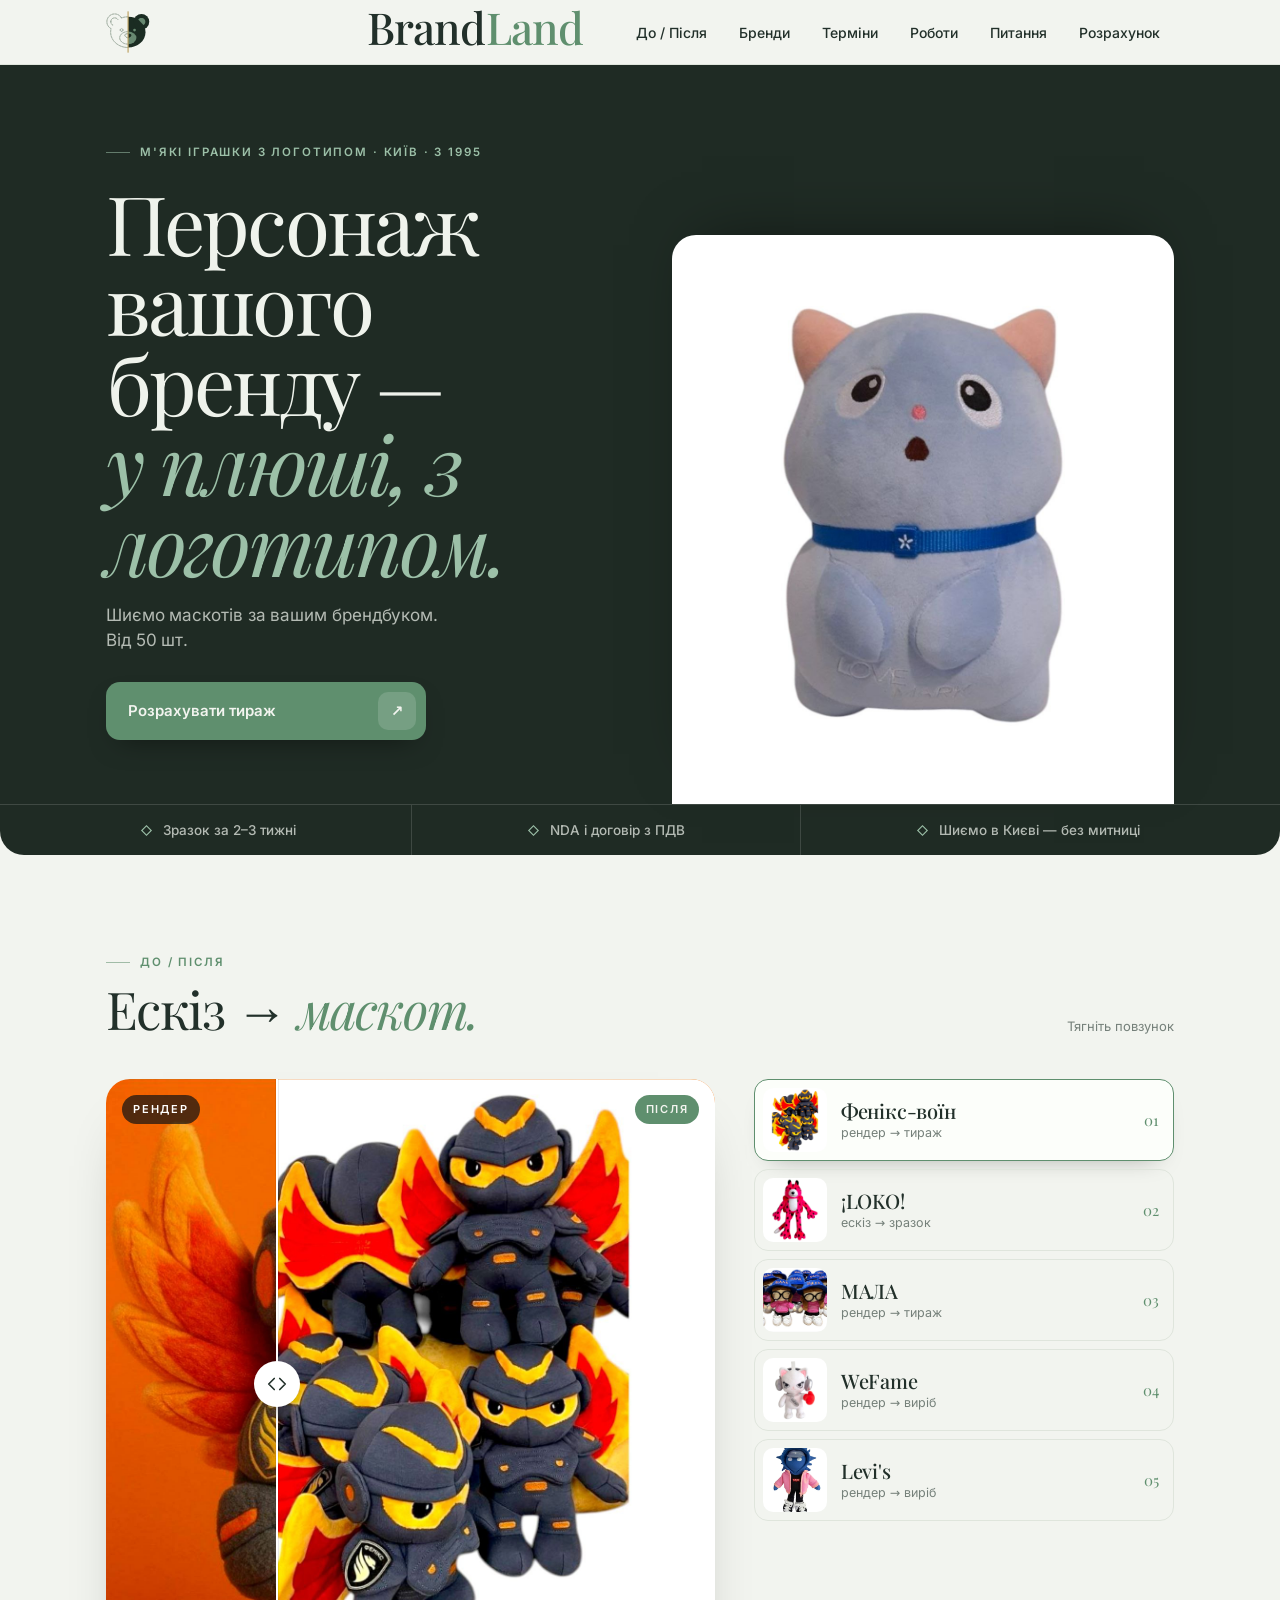
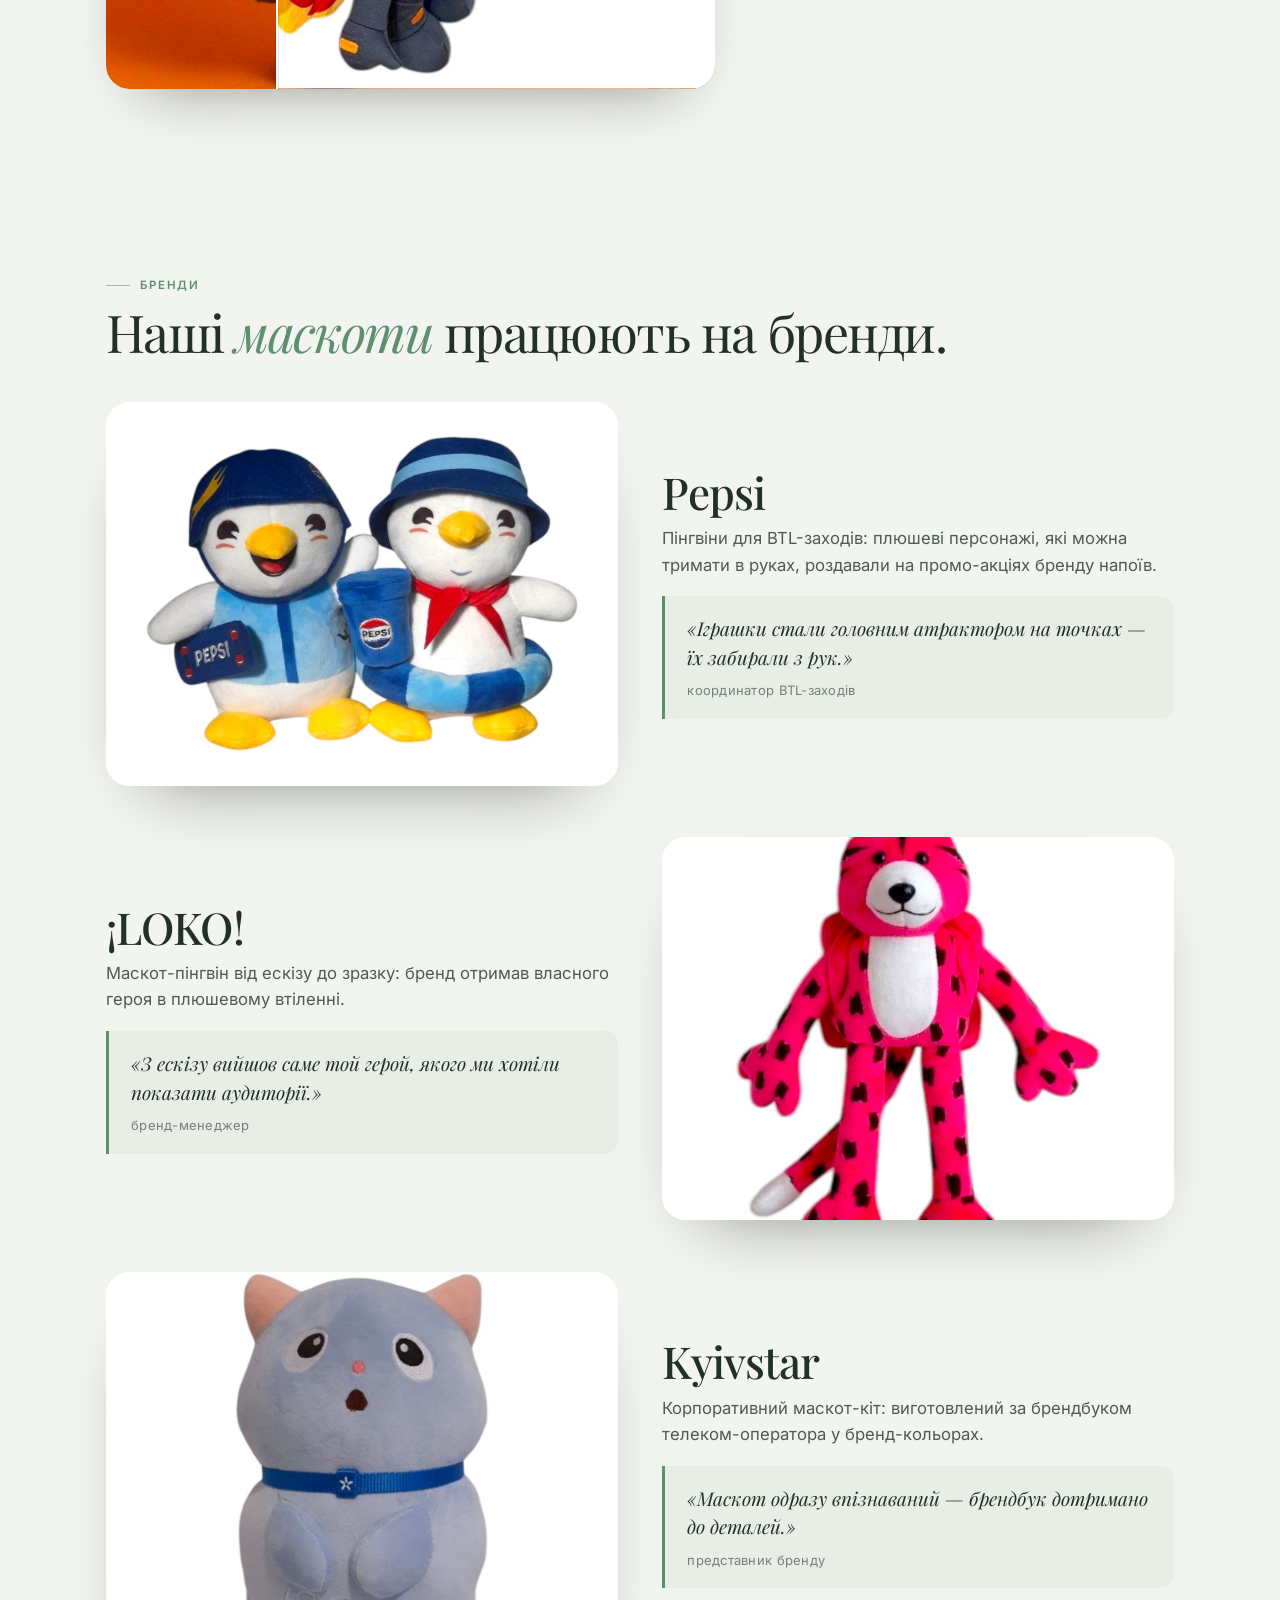
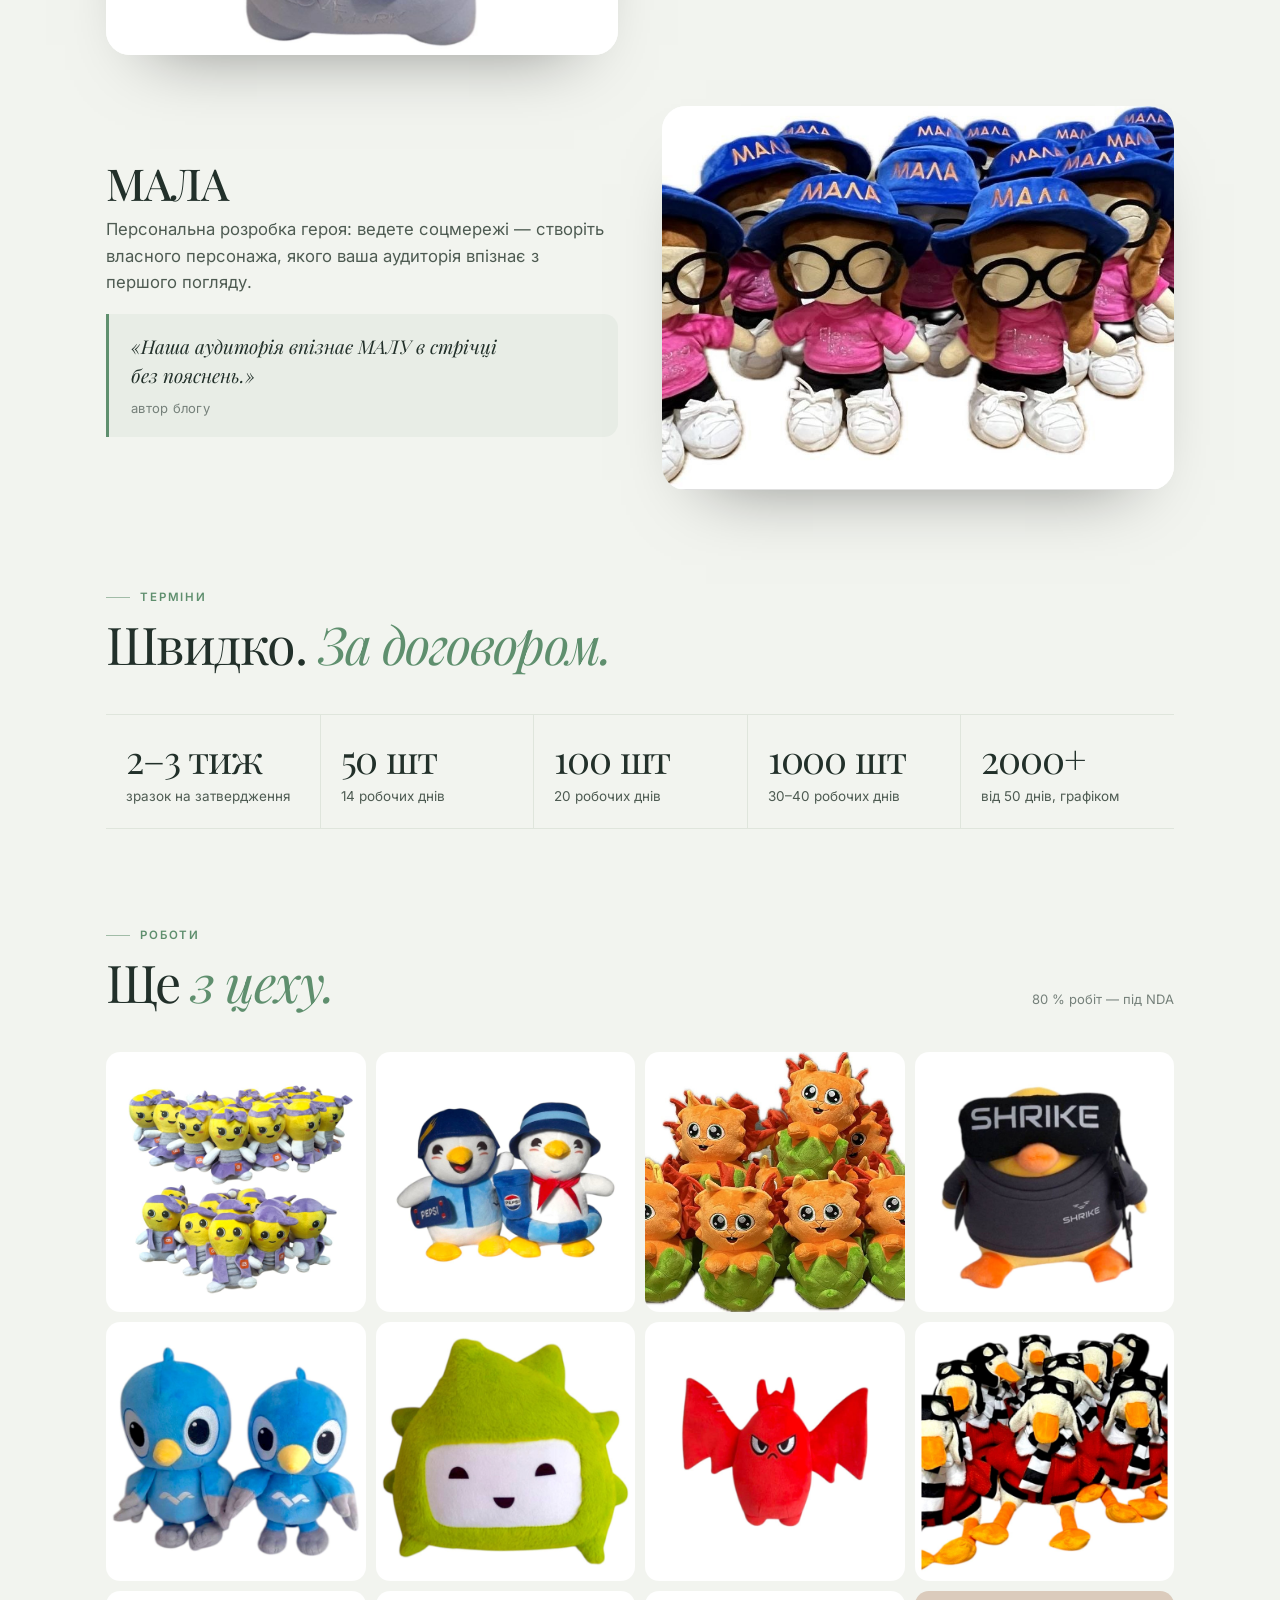
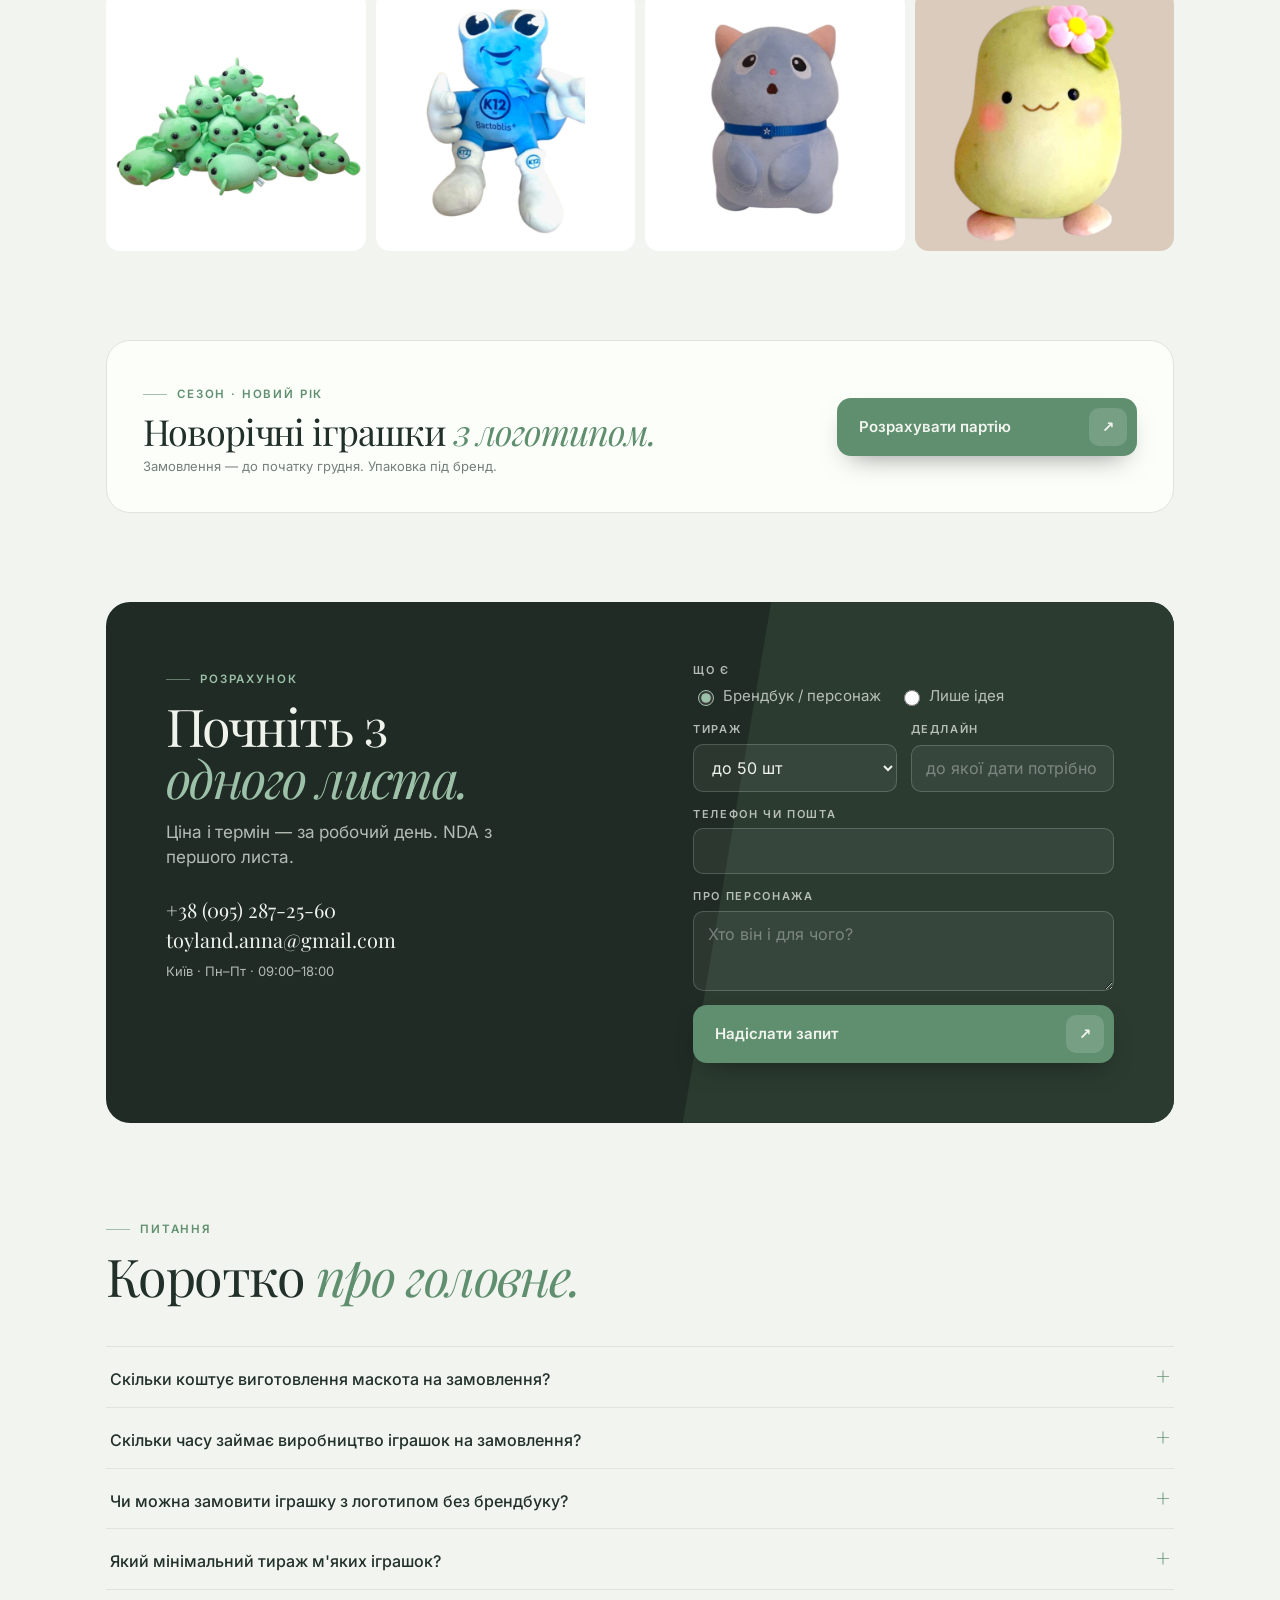
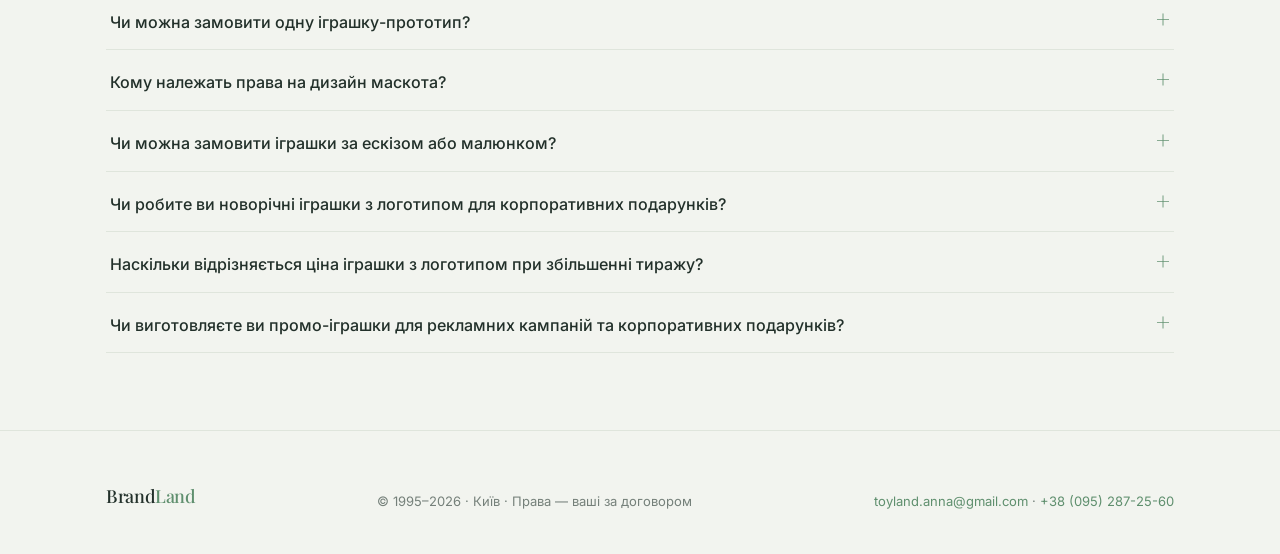
==== commit e661449a: "SEO: refresh meta tags, add Google Tag Manager, 1200x630 OG image - title (57 chars) and description" ====
--- a/public/index.html
+++ b/public/index.html
@@ -3,14 +3,26 @@
 <head>
 <meta charset="UTF-8">
 <meta name="viewport" content="width=device-width, initial-scale=1.0">
-<title>М'які іграшки з логотипом на замовлення · Виробництво маскотів для брендів — BrandLand, Київ</title>
-<meta name="description" content="Виробництво м'яких іграшок з логотипом на замовлення в Україні від 50 шт: маскоти для брендів, корпоративні подарунки, новорічні іграшки з логотипом. Фабрика в Києві з 1995: зразок за 2–3 тижні, партія 50 шт за 14 днів. Пошив за ескізом або брендбуком, NDA, ПДВ.">
+<!-- Google Tag Manager -->
+<script async src="https://www.googletagmanager.com/gtm.js?id=GTM-W5RBVSF7"></script>
+<script>
+  window.dataLayer = window.dataLayer || [];
+  function gtag(){dataLayer.push(arguments);}
+  gtag('js', new Date());
+</script>
+<!-- End Google Tag Manager -->
+<title>М'які іграшки з логотипом на замовлення — BrandLand, Київ</title>
+<meta name="description" content="Шиємо маскотів і м'які іграшки з логотипом для брендів від 50 шт. Зразок — 2–3 тижні, партія — від 14 днів. Виробництво в Києві з 1995, NDA і ПДВ.">
 <meta name="keywords" content="виробництво м'яких іграшок на замовлення, іграшки з логотипом на замовлення, корпоративний маскот, плюшевий маскот, талісман компанії, іграшка з логотипом оптом, м'які іграшки з брендуванням, виробництво іграшок Україна, іграшки на замовлення Київ, промо іграшки, маскот бренду, корпоративні подарунки іграшки, плюшеві іграшки з логотипом, шити іграшки на замовлення, маскот для компанії">
 <meta name="robots" content="index, follow, max-image-preview:large">
 <meta name="author" content="BrandLand">
 <meta name="geo.region" content="UA-30">
 <meta name="geo.placename" content="Київ">
 <link rel="canonical" href="https://brandland.com.ua/">
+<link rel="alternate" hreflang="uk" href="https://brandland.com.ua/">
+<link rel="alternate" hreflang="x-default" href="https://brandland.com.ua/">
+<meta name="application-name" content="BrandLand">
+<meta name="apple-mobile-web-app-title" content="BrandLand">
 <link rel="icon" href="images/favicon.svg" type="image/svg+xml">
 <link rel="icon" href="images/favicon.ico" sizes="any">
 <link rel="apple-touch-icon" href="images/apple-touch-icon.png">
@@ -19,14 +31,18 @@
 <meta property="og:site_name" content="BrandLand">
 <meta property="og:locale" content="uk_UA">
 <meta property="og:url" content="https://brandland.com.ua/">
-<meta property="og:title" content="Маскот для вашого бренду — виробництво м'яких іграшок на замовлення, Київ">
-<meta property="og:description" content="Ваш бренд можна взяти в руки. Зразок за 2–3 тижні, партія від 50 шт за 14 робочих днів. Виробництво в Києві з 1995 року.">
-<meta property="og:image" content="https://brandland.com.ua/images/wefamecat.jpg">
+<meta property="og:title" content="Персонаж вашого бренду — у плюші, з логотипом | BrandLand">
+<meta property="og:description" content="Маскоти та м'які іграшки з логотипом від 50 шт. Зразок за 2–3 тижні, виробництво в Києві з 1995 року.">
+<meta property="og:image" content="https://brandland.com.ua/images/og-brandland.jpg">
+<meta property="og:image:type" content="image/jpeg">
+<meta property="og:image:width" content="1200">
+<meta property="og:image:height" content="630">
+<meta property="og:image:alt" content="BrandLand — маскоти та м'які іграшки з логотипом на замовлення, Київ">
 <meta name="twitter:card" content="summary_large_image">
-<meta name="twitter:title" content="BrandLand — маскоти та м'які іграшки на замовлення">
-<meta name="twitter:description" content="Виробництво в Києві з 1995: зразок 2–3 тижні, партія 50 шт — 14 днів.">
-<meta name="twitter:image" content="https://brandland.com.ua/images/wefamecat.jpg">
-<meta name="theme-color" content="#1F2B24">
+<meta name="twitter:title" content="Персонаж вашого бренду — у плюші, з логотипом | BrandLand">
+<meta name="twitter:description" content="Маскоти та м'які іграшки з логотипом від 50 шт. Зразок за 2–3 тижні, виробництво в Києві з 1995 року.">
+<meta name="twitter:image" content="https://brandland.com.ua/images/og-brandland.jpg">
+<meta name="twitter:image:alt" content="BrandLand — маскоти та м'які іграшки з логотипом на замовлення, Київ">
 <link rel="stylesheet" href="fonts/fonts.css">
 <style>
 /* ═══════════ ПАЛІТРА: Ліс (forest) ═══════════ */
@@ -294,7 +310,9 @@
   "@type": ["Organization","LocalBusiness"],
   "name": "BrandLand",
   "url": "https://brandland.com.ua/",
-  "logo": "https://brandland.com.ua/images/wefamecat.jpg",
+  "@id": "https://brandland.com.ua/#org",
+  "logo": "https://brandland.com.ua/images/brandland-logo-512.png",
+  "image": "https://brandland.com.ua/images/og-brandland.jpg",
   "description": "Виробництво м'яких іграшок на замовлення: корпоративні маскоти, іграшки з логотипом, плюшеві талісмани для брендів. Київ, з 1995 року.",
   "foundingDate": "1995",
   "email": "toyland.anna@gmail.com",
@@ -333,8 +351,14 @@
   ]
 }
 </script>
+<script type="application/ld+json">
+{"@context":"https://schema.org","@type":"WebSite","name":"BrandLand","alternateName":"BrandLand — маскоти та м'які іграшки з логотипом","url":"https://brandland.com.ua/","inLanguage":"uk","publisher":{"@id":"https://brandland.com.ua/#org"}}
+</script>
 </head>
 <body>
+<!-- Google Tag Manager (noscript) -->
+<noscript><iframe src="https://www.googletagmanager.com/ns.html?id=GTM-W5RBVSF7" height="0" width="0" style="display:none;visibility:hidden"></iframe></noscript>
+<!-- End Google Tag Manager (noscript) -->
 <a class="skip" href="#main">Перейти до змісту</a>
 
 <header class="hdr">
